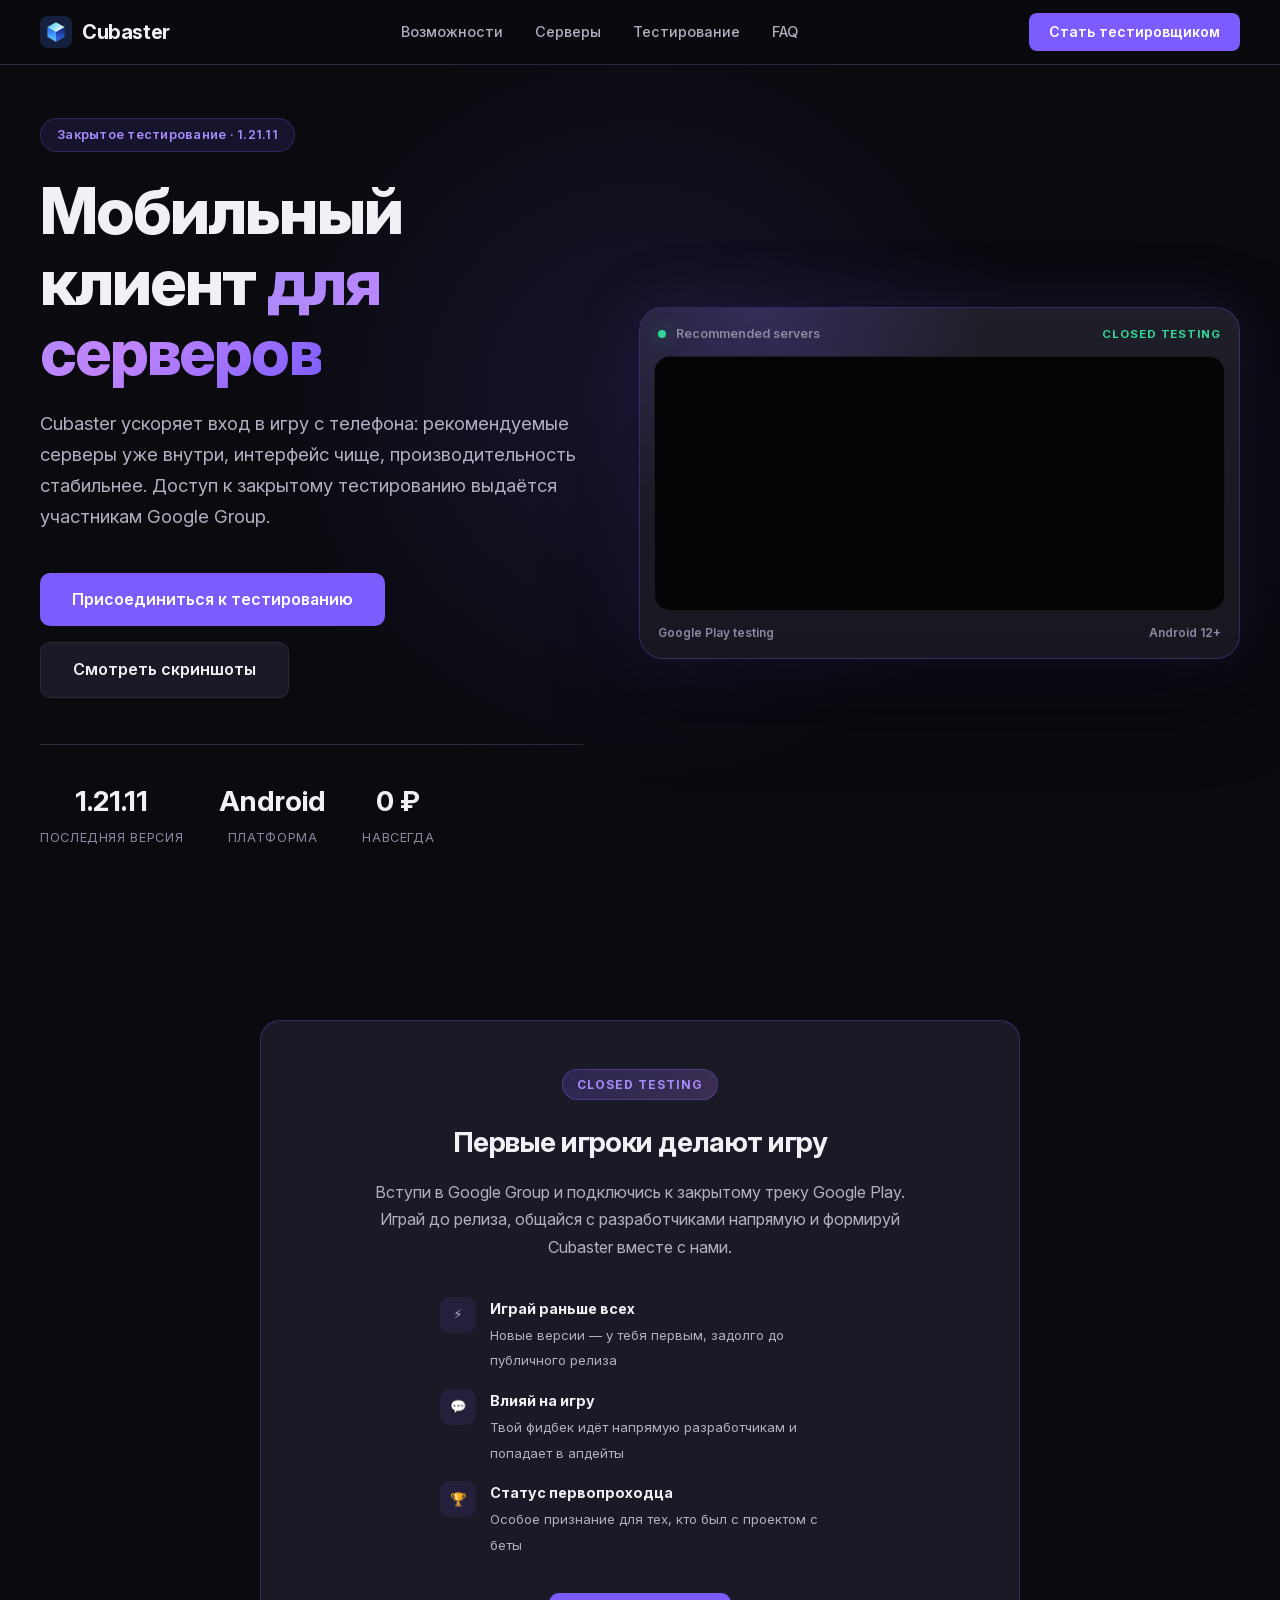
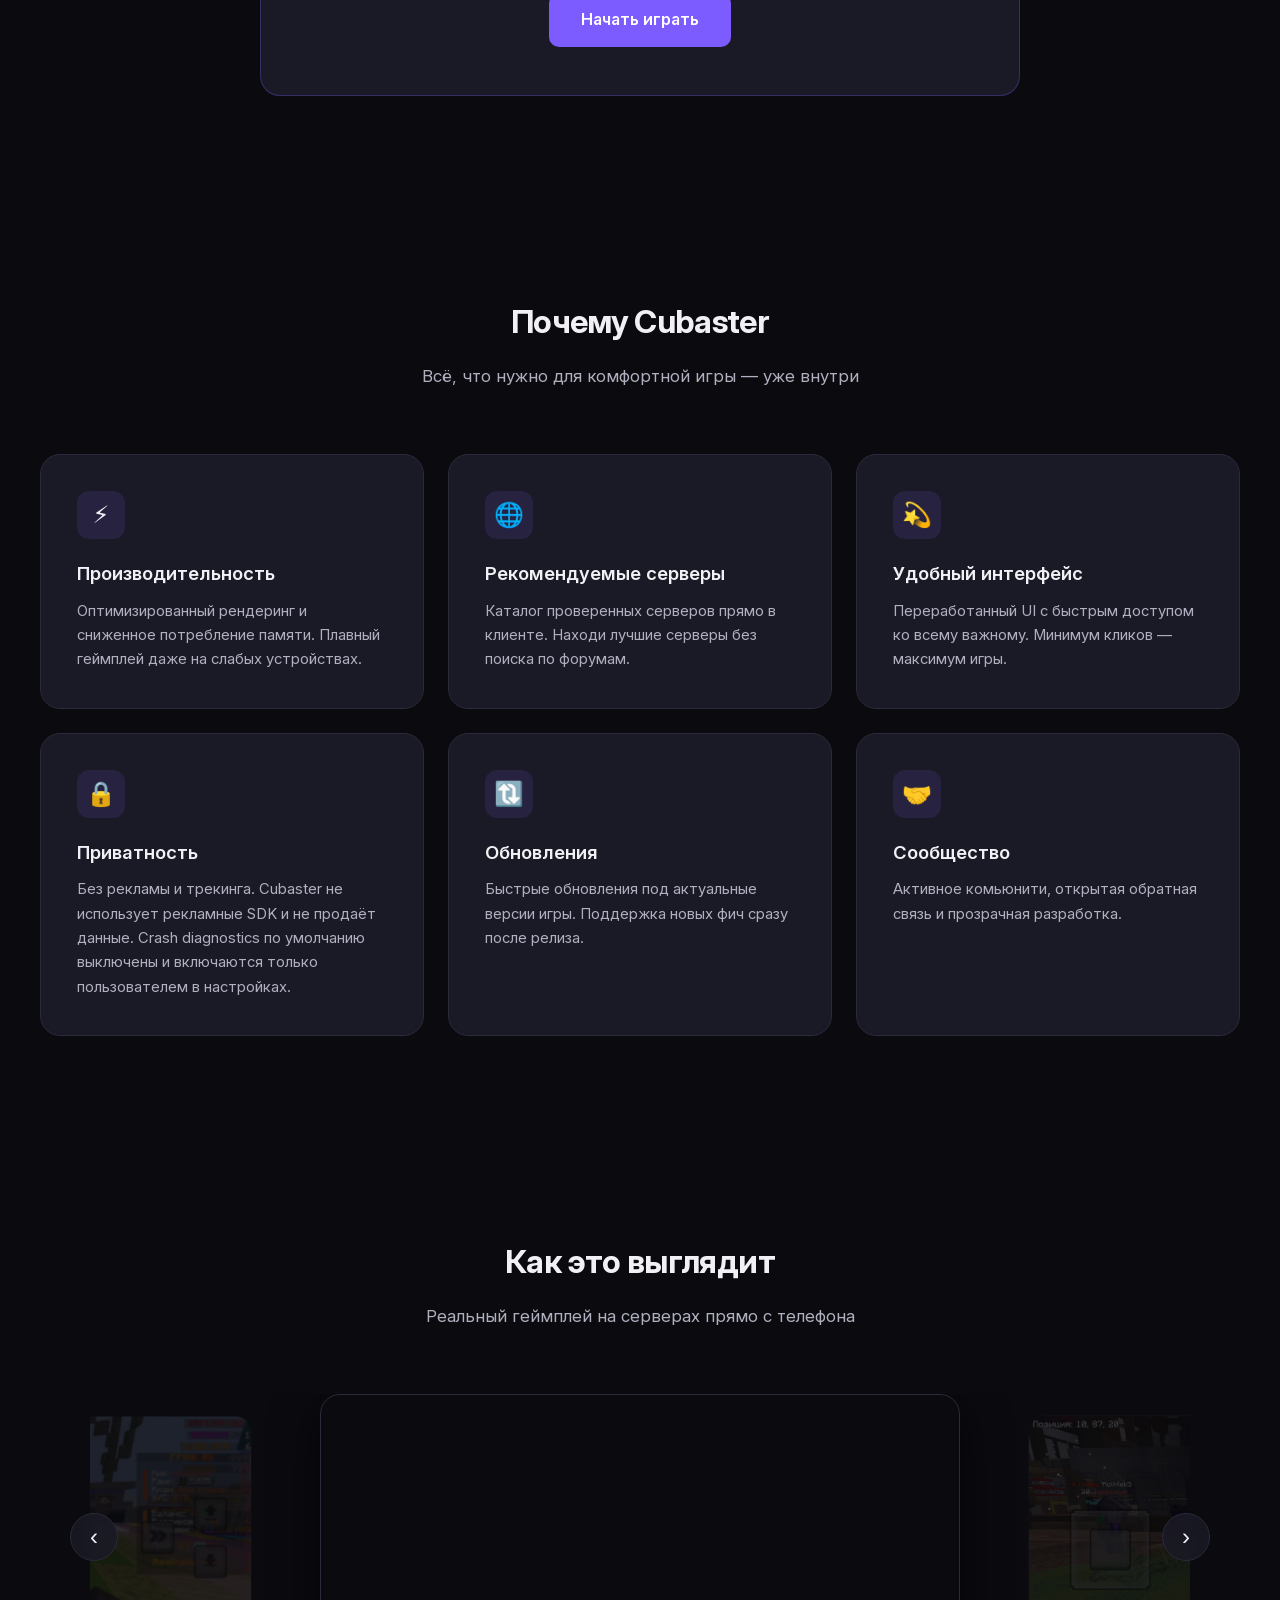
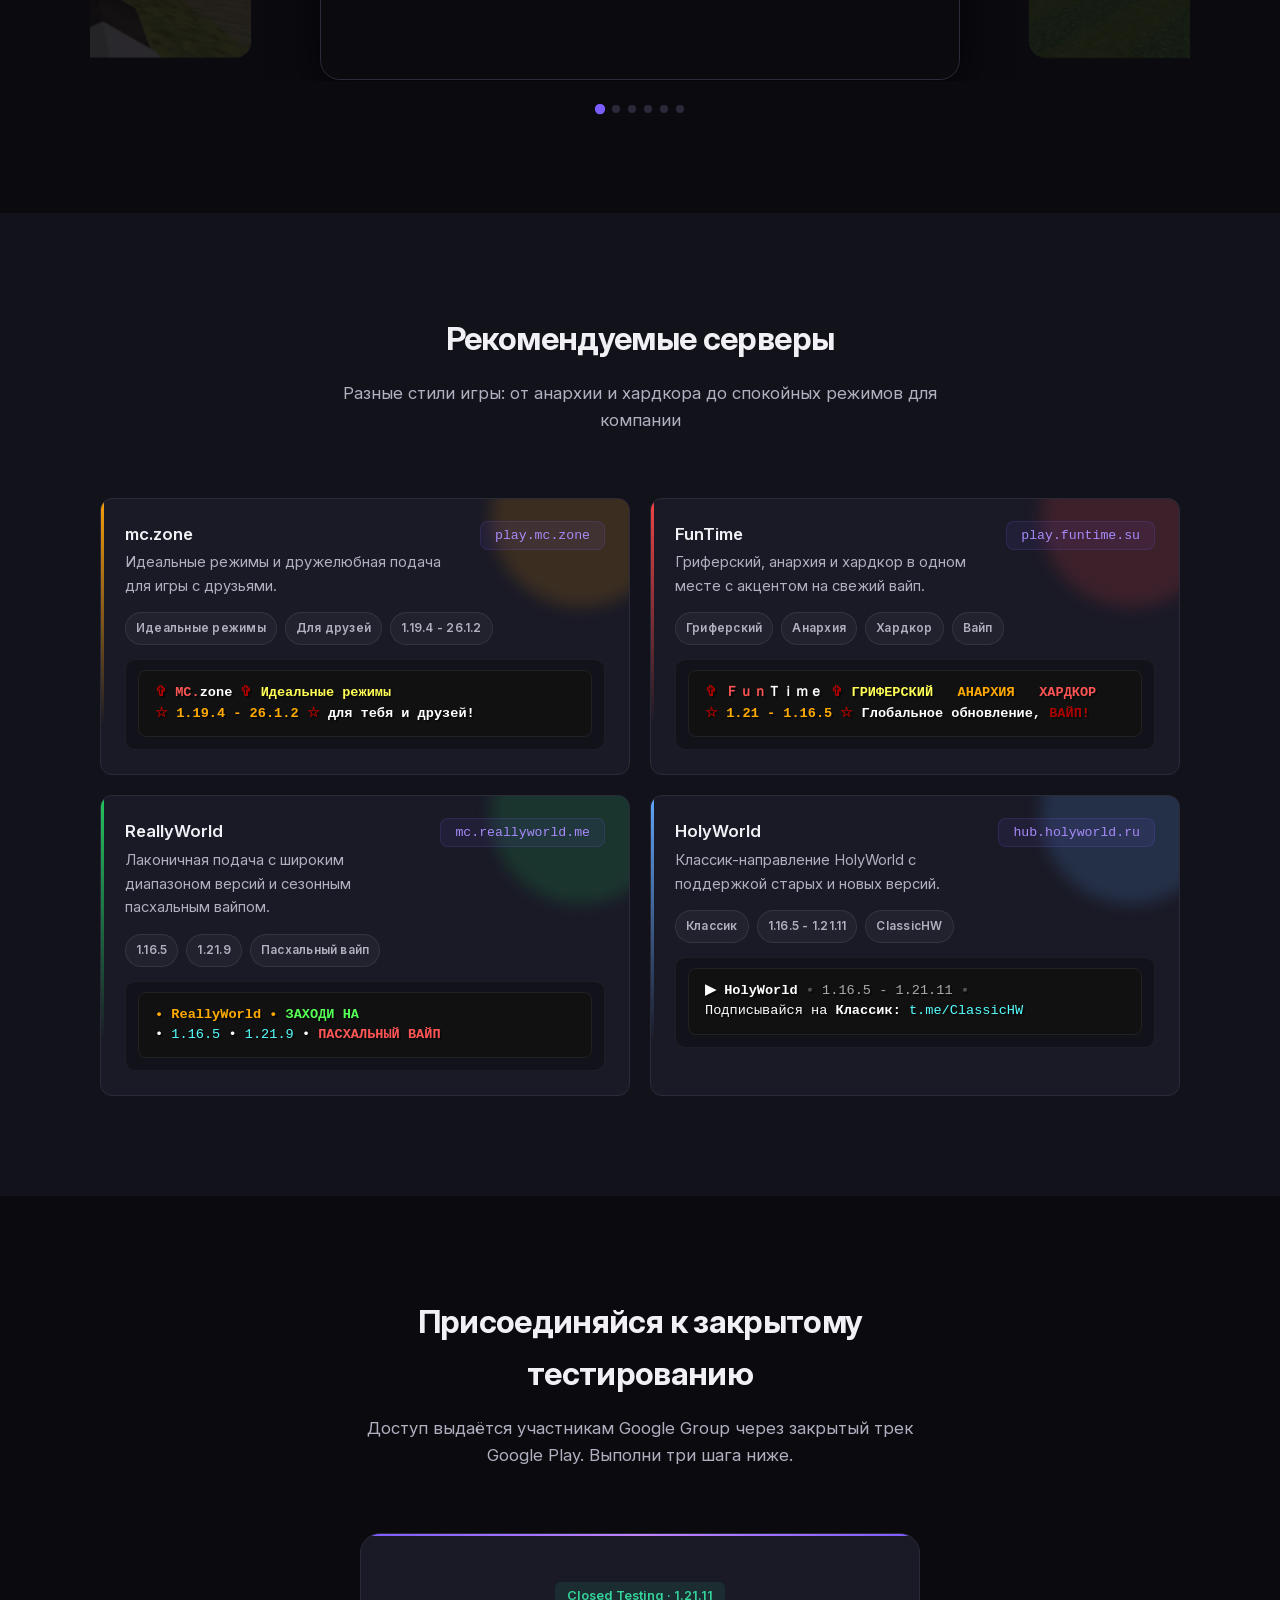
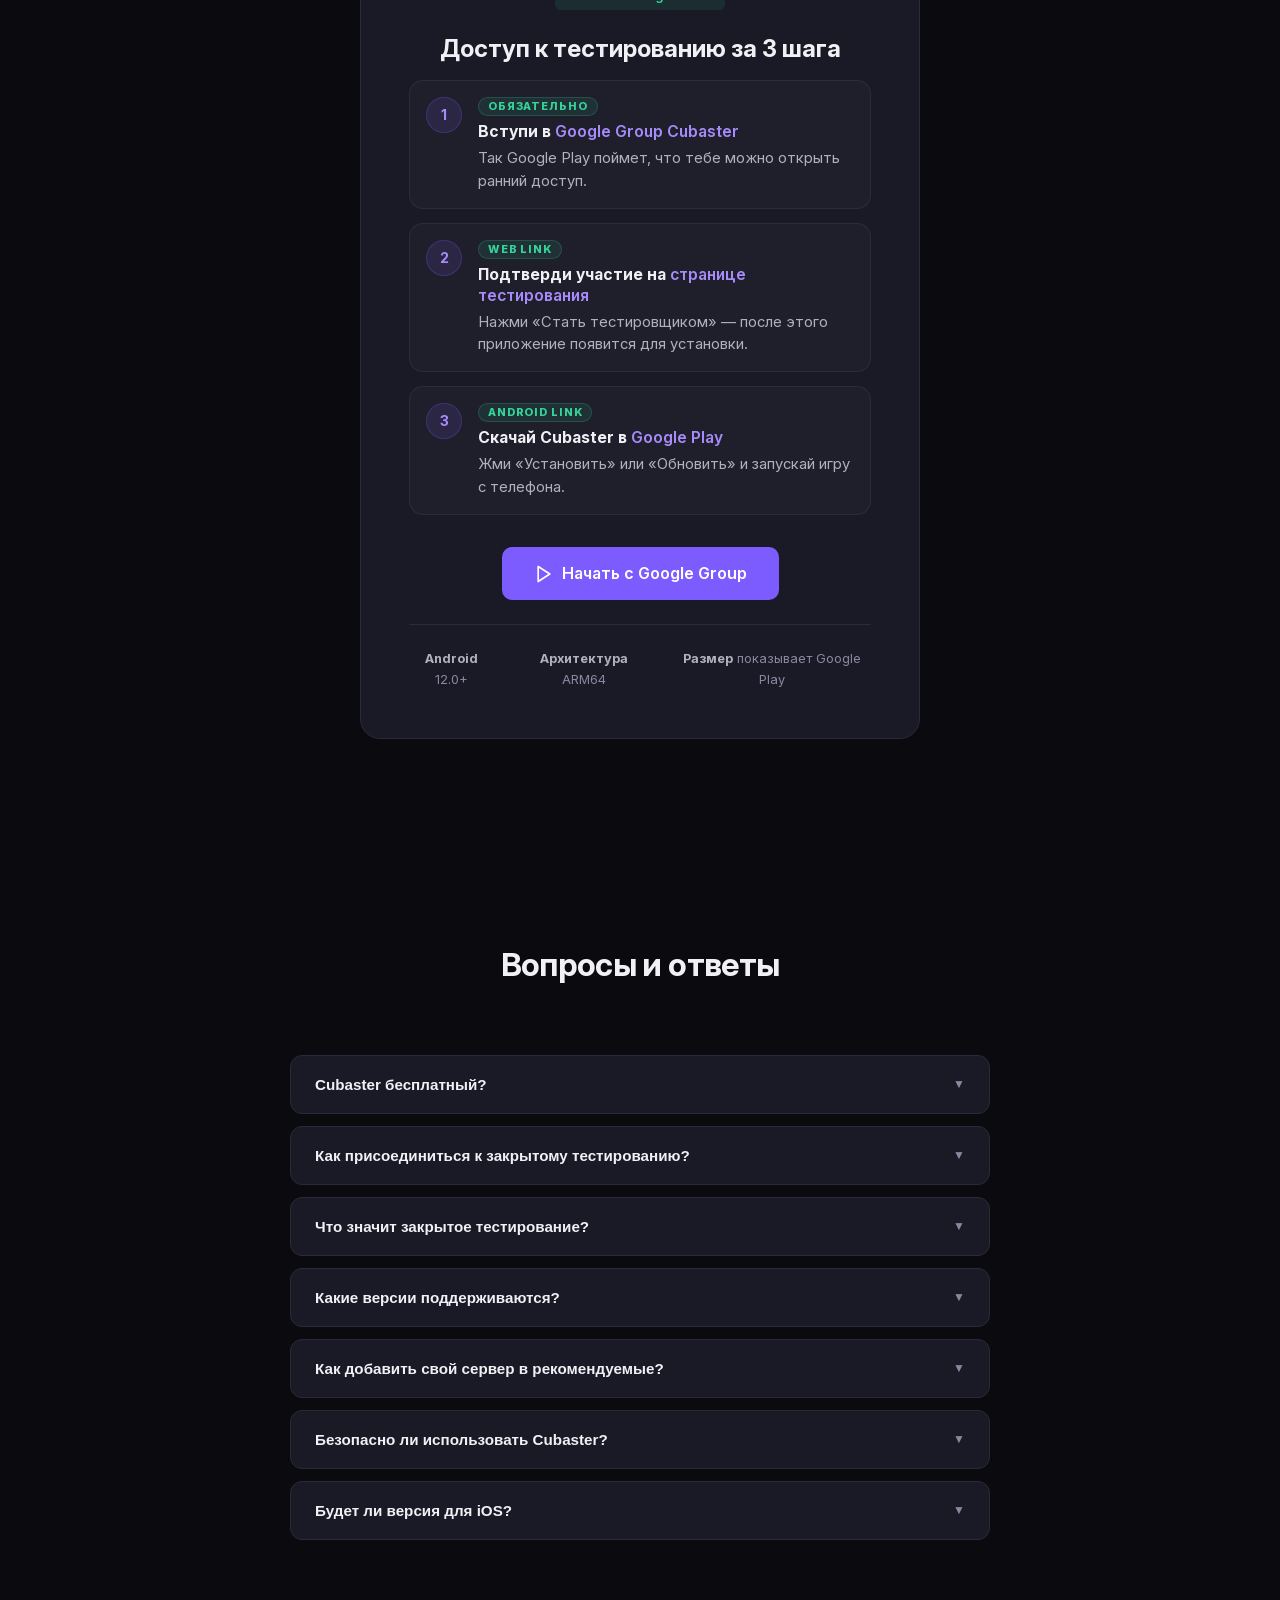
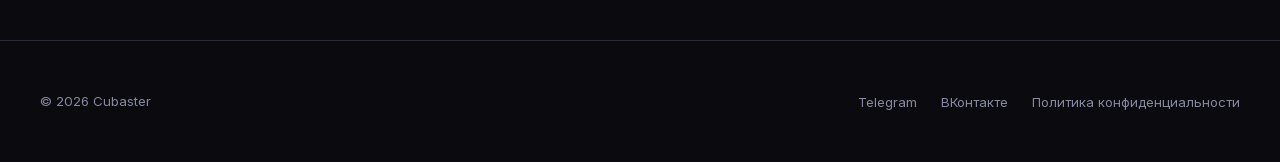
==== index.html @ 1f9782c9 "Deploy current testing and privacy updates" ====
<!DOCTYPE html>
<html lang="ru">
<head>
    <meta charset="UTF-8">
    <meta name="viewport" content="width=device-width, initial-scale=1.0">
    <title>Cubaster — мобильный клиент для блочных серверов</title>
    <meta name="description" content="Cubaster — быстрый, удобный и бесплатный мобильный клиент с рекомендуемыми серверами, улучшенным интерфейсом и оптимизацией производительности.">
    <meta name="theme-color" content="#7c5cff">
    <meta property="og:title" content="Cubaster — мобильный клиент для блочных серверов">
    <meta property="og:description" content="Быстрый, удобный и бесплатный мобильный клиент.">
    <meta property="og:type" content="website">
    <meta property="og:url" content="https://cubaster.com">
    <meta property="og:image" content="https://cubaster.com/img/icon.png">
    <meta name="twitter:card" content="summary">
    <meta name="twitter:title" content="Cubaster — мобильный клиент для блочных серверов">
    <meta name="twitter:description" content="Быстрый, удобный и бесплатный мобильный клиент.">
    <meta name="twitter:image" content="https://cubaster.com/img/icon.png">
    <link rel="canonical" href="https://cubaster.com/">
    <link rel="icon" type="image/png" sizes="192x192" href="img/favicon.png">
    <link rel="apple-touch-icon" href="img/favicon.png">
    <link rel="preload" href="fonts/InterVariable.woff2" as="font" type="font/woff2" crossorigin>
    <link rel="stylesheet" href="css/style.css">
    <script src="js/main.js" defer></script>
</head>
<body>

<!-- NAV -->
<nav class="nav">
    <div class="nav-inner">
        <a href="/" class="nav-logo"><img src="img/icon.png" alt="" class="nav-icon" width="32" height="32">Cubaster</a>
        <ul class="nav-links" id="navLinks">
            <li><a href="#features">Возможности</a></li>
            <li><a href="#servers">Серверы</a></li>
            <li><a href="#download">Тестирование</a></li>
            <li><a href="#faq">FAQ</a></li>
        </ul>
        <a href="#download" class="nav-cta">Стать тестировщиком</a>
        <button class="mobile-menu-btn" id="menuBtn" aria-label="Меню" aria-expanded="false" aria-controls="navLinks">&#9776;</button>
    </div>
</nav>

<!-- HERO -->
<section class="hero">
    <div class="hero-inner">
        <div class="hero-content">
            <div class="hero-badge">Закрытое тестирование &middot; 1.21.11</div>
            <h1>Мобильный клиент <span class="gradient">для серверов</span></h1>
            <p>Cubaster ускоряет вход в игру с телефона: рекомендуемые серверы уже внутри, интерфейс чище, производительность стабильнее. Доступ к закрытому тестированию выдаётся участникам Google Group.</p>
            <div class="hero-buttons">
                <a href="#download" class="btn-primary">
                    Присоединиться к тестированию
                </a>
                <a href="#screenshots" class="btn-secondary">Смотреть скриншоты</a>
            </div>
            <div class="hero-stats">
                <div class="hero-stat">
                    <div class="hero-stat-value">1.21.11</div>
                    <div class="hero-stat-label">Последняя версия</div>
                </div>
                <div class="hero-stat">
                    <div class="hero-stat-value">Android</div>
                    <div class="hero-stat-label">Платформа</div>
                </div>
                <div class="hero-stat">
                    <div class="hero-stat-value">0 &#8381;</div>
                    <div class="hero-stat-label">Навсегда</div>
                </div>
            </div>
        </div>
        <div class="hero-visual" aria-label="Скриншот Cubaster">
            <div class="hero-preview-card">
                <div class="hero-preview-top">
                    <span class="hero-preview-dot"></span>
                    <span>Recommended servers</span>
                    <strong>Closed Testing</strong>
                </div>
                <picture class="hero-preview-picture">
                    <source
                        srcset="img/Screenshot_5-720.avif 720w, img/Screenshot_5.avif 1212w"
                        sizes="(max-width: 768px) 90vw, 520px"
                        type="image/avif">
                    <source
                        srcset="img/Screenshot_5-720.webp 720w, img/Screenshot_5.webp 1212w"
                        sizes="(max-width: 768px) 90vw, 520px"
                        type="image/webp">
                    <img src="img/Screenshot_5.png" alt="Главный экран Cubaster с рекомендуемыми серверами" width="1212" height="540" decoding="async" fetchpriority="high">
                </picture>
                <div class="hero-preview-footer">
                    <span>Google Play testing</span>
                    <span>Android 12+</span>
                </div>
            </div>
        </div>
    </div>
</section>

<!-- EARLY ACCESS -->
<section class="section early-access-section">
    <div class="early-access-card">
        <div class="ea-glow"></div>
        <div class="ea-content">
            <div class="ea-label">Closed Testing</div>
            <h2>Первые игроки делают игру</h2>
            <p>Вступи в Google Group и подключись к закрытому треку Google Play. Играй до релиза, общайся с разработчиками напрямую и формируй Cubaster вместе с нами.</p>
            <div class="ea-perks">
                <div class="ea-perk">
                    <span class="ea-perk-icon">&#9889;</span>
                    <div>
                        <strong>Играй раньше всех</strong>
                        <span>Новые версии — у тебя первым, задолго до публичного релиза</span>
                    </div>
                </div>
                <div class="ea-perk">
                    <span class="ea-perk-icon">&#128172;</span>
                    <div>
                        <strong>Влияй на игру</strong>
                        <span>Твой фидбек идёт напрямую разработчикам и попадает в апдейты</span>
                    </div>
                </div>
                <div class="ea-perk">
                    <span class="ea-perk-icon">&#127942;</span>
                    <div>
                        <strong>Статус первопроходца</strong>
                        <span>Особое признание для тех, кто был с проектом с беты</span>
                    </div>
                </div>
            </div>
            <a href="#download" class="btn-primary">Начать играть</a>
        </div>
    </div>
</section>

<!-- FEATURES -->
<section class="section" id="features">
    <div class="section-header">
        <h2>Почему Cubaster</h2>
        <p>Всё, что нужно для комфортной игры — уже внутри</p>
    </div>
    <div class="features-grid">
        <div class="feature-card">
            <div class="feature-icon">&#9889;</div>
            <h3>Производительность</h3>
            <p>Оптимизированный рендеринг и сниженное потребление памяти. Плавный геймплей даже на слабых устройствах.</p>
        </div>
        <div class="feature-card">
            <div class="feature-icon">&#127760;</div>
            <h3>Рекомендуемые серверы</h3>
            <p>Каталог проверенных серверов прямо в клиенте. Находи лучшие серверы без поиска по форумам.</p>
        </div>
        <div class="feature-card">
            <div class="feature-icon">&#128171;</div>
            <h3>Удобный интерфейс</h3>
            <p>Переработанный UI с быстрым доступом ко всему важному. Минимум кликов — максимум игры.</p>
        </div>
        <div class="feature-card">
            <div class="feature-icon">&#128274;</div>
            <h3>Приватность</h3>
            <p>Без рекламы и трекинга. Cubaster не использует рекламные SDK и не продаёт данные. Crash diagnostics по умолчанию выключены и включаются только пользователем в настройках.</p>
        </div>
        <div class="feature-card">
            <div class="feature-icon">&#128259;</div>
            <h3>Обновления</h3>
            <p>Быстрые обновления под актуальные версии игры. Поддержка новых фич сразу после релиза.</p>
        </div>
        <div class="feature-card">
            <div class="feature-icon">&#129309;</div>
            <h3>Сообщество</h3>
            <p>Активное комьюнити, открытая обратная связь и прозрачная разработка.</p>
        </div>
    </div>
</section>

<!-- SCREENSHOTS -->
<section class="section" id="screenshots">
    <div class="section-header">
        <h2>Как это выглядит</h2>
        <p>Реальный геймплей на серверах прямо с телефона</p>
    </div>
    <div class="carousel-wrap" role="region" aria-label="Скриншоты Cubaster" aria-roledescription="карусель">
        <button class="carousel-arrow carousel-prev" id="carouselPrev" type="button" aria-label="Предыдущий скриншот">&#8249;</button>
        <div class="carousel-viewport" id="carouselViewport">
            <div class="carousel-track" id="carouselTrack" aria-live="polite">
                <div class="carousel-slide">
                    <picture class="screenshot-picture">
                        <source
                            srcset="img/Screenshot_5-720.avif 720w, img/Screenshot_5.avif 1212w"
                            sizes="(max-width: 768px) 75vw, 60vw"
                            type="image/avif">
                        <source
                            srcset="img/Screenshot_5-720.webp 720w, img/Screenshot_5.webp 1212w"
                            sizes="(max-width: 768px) 75vw, 60vw"
                            type="image/webp">
                        <img src="img/Screenshot_5.png" alt="Главное меню Cubaster" class="screenshot" width="1212" height="540" loading="lazy" decoding="async">
                    </picture>
                </div>
                <div class="carousel-slide">
                    <picture class="screenshot-picture">
                        <source
                            srcset="img/Screenshot_1-720.avif 720w, img/Screenshot_1.avif 1212w"
                            sizes="(max-width: 768px) 75vw, 60vw"
                            type="image/avif">
                        <source
                            srcset="img/Screenshot_1-720.webp 720w, img/Screenshot_1.webp 1212w"
                            sizes="(max-width: 768px) 75vw, 60vw"
                            type="image/webp">
                        <img src="img/Screenshot_1.png" alt="Геймплей на сервере" class="screenshot" width="1212" height="540" loading="lazy" decoding="async">
                    </picture>
                </div>
                <div class="carousel-slide">
                    <picture class="screenshot-picture">
                        <source
                            srcset="img/Screenshot_3-720.avif 720w, img/Screenshot_3.avif 1212w"
                            sizes="(max-width: 768px) 75vw, 60vw"
                            type="image/avif">
                        <source
                            srcset="img/Screenshot_3-720.webp 720w, img/Screenshot_3.webp 1212w"
                            sizes="(max-width: 768px) 75vw, 60vw"
                            type="image/webp">
                        <img src="img/Screenshot_3.png" alt="Мини-игры" class="screenshot" width="1212" height="540" loading="lazy" decoding="async">
                    </picture>
                </div>
                <div class="carousel-slide">
                    <picture class="screenshot-picture">
                        <source
                            srcset="img/Screenshot_6-720.avif 720w, img/Screenshot_6.avif 1212w"
                            sizes="(max-width: 768px) 75vw, 60vw"
                            type="image/avif">
                        <source
                            srcset="img/Screenshot_6-720.webp 720w, img/Screenshot_6.webp 1212w"
                            sizes="(max-width: 768px) 75vw, 60vw"
                            type="image/webp">
                        <img src="img/Screenshot_6.png" alt="PvP на сервере" class="screenshot" width="1212" height="540" loading="lazy" decoding="async">
                    </picture>
                </div>
                <div class="carousel-slide">
                    <picture class="screenshot-picture">
                        <source
                            srcset="img/Screenshot_2-720.avif 720w, img/Screenshot_2.avif 1212w"
                            sizes="(max-width: 768px) 75vw, 60vw"
                            type="image/avif">
                        <source
                            srcset="img/Screenshot_2-720.webp 720w, img/Screenshot_2.webp 1212w"
                            sizes="(max-width: 768px) 75vw, 60vw"
                            type="image/webp">
                        <img src="img/Screenshot_2.png" alt="Список игроков" class="screenshot" width="1212" height="540" loading="lazy" decoding="async">
                    </picture>
                </div>
                <div class="carousel-slide">
                    <picture class="screenshot-picture">
                        <source
                            srcset="img/Screenshot_4-720.avif 720w, img/Screenshot_4.avif 1212w"
                            sizes="(max-width: 768px) 75vw, 60vw"
                            type="image/avif">
                        <source
                            srcset="img/Screenshot_4-720.webp 720w, img/Screenshot_4.webp 1212w"
                            sizes="(max-width: 768px) 75vw, 60vw"
                            type="image/webp">
                        <img src="img/Screenshot_4.png" alt="Меню сервера" class="screenshot" width="1212" height="540" loading="lazy" decoding="async">
                    </picture>
                </div>
            </div>
        </div>
        <button class="carousel-arrow carousel-next" id="carouselNext" type="button" aria-label="Следующий скриншот">&#8250;</button>
    </div>
    <div class="carousel-dots" id="carouselDots"></div>
</section>

<!-- SERVERS -->
<section class="section servers-section" id="servers">
    <div class="section-header">
        <h2>Рекомендуемые серверы</h2>
        <p>Разные стили игры: от анархии и хардкора до спокойных режимов для компании</p>
    </div>
    <div class="servers-list">
        <div class="server-card server-card-zone">
            <div class="server-head">
                <div class="server-title-block">
                    <h3>mc.zone</h3>
                    <p class="server-copy">Идеальные режимы и дружелюбная подача для игры с друзьями.</p>
                </div>
                <button type="button" class="server-address" data-copy="play.mc.zone" aria-label="Скопировать IP play.mc.zone">
                    <span class="server-address-text">play.mc.zone</span>
                    <span class="server-address-hint">нажми, чтобы скопировать</span>
                </button>
            </div>
            <div class="server-tags" aria-label="Особенности сервера">
                <span class="server-tag">Идеальные режимы</span>
                <span class="server-tag">Для друзей</span>
                <span class="server-tag">1.19.4 - 26.1.2</span>
            </div>
            <div class="server-motd-shell">
                <div class="server-motd" data-motd="§4§l✞ §c§lMC.§f§lzone §4§l✞ §e§lИдеальные режимы&#10;§4§l☆ §6§l1.19.4 - 26.1.2 §4§l☆ §f§lдля тебя и друзей!"></div>
            </div>
        </div>
        <div class="server-card server-card-funtime">
            <div class="server-head">
                <div class="server-title-block">
                    <h3>FunTime</h3>
                    <p class="server-copy">Гриферский, анархия и хардкор в одном месте с акцентом на свежий вайп.</p>
                </div>
                <button type="button" class="server-address" data-copy="play.funtime.su" aria-label="Скопировать IP play.funtime.su">
                    <span class="server-address-text">play.funtime.su</span>
                    <span class="server-address-hint">нажми, чтобы скопировать</span>
                </button>
            </div>
            <div class="server-tags" aria-label="Особенности сервера">
                <span class="server-tag">Гриферский</span>
                <span class="server-tag">Анархия</span>
                <span class="server-tag">Хардкор</span>
                <span class="server-tag">Вайп</span>
            </div>
            <div class="server-motd-shell">
                <div class="server-motd" data-motd="§4§l✞ §c§lＦｕｎ§f§lＴｉｍｅ §4§l✞ §e§lГРИФЕРСКИЙ   §6§lАНАРХИЯ   §c§lХАРДКОР&#10;§4§l☆ §6§l1.21 - 1.16.5 §4§l☆ §f§lГлобальное обновление, §4§lВАЙП!"></div>
            </div>
        </div>
        <div class="server-card server-card-reallyworld">
            <div class="server-head">
                <div class="server-title-block">
                    <h3>ReallyWorld</h3>
                    <p class="server-copy">Лаконичная подача с широким диапазоном версий и сезонным пасхальным вайпом.</p>
                </div>
                <button type="button" class="server-address" data-copy="mc.reallyworld.me" aria-label="Скопировать IP mc.reallyworld.me">
                    <span class="server-address-text">mc.reallyworld.me</span>
                    <span class="server-address-hint">нажми, чтобы скопировать</span>
                </button>
            </div>
            <div class="server-tags" aria-label="Особенности сервера">
                <span class="server-tag">1.16.5</span>
                <span class="server-tag">1.21.9</span>
                <span class="server-tag">Пасхальный вайп</span>
            </div>
            <div class="server-motd-shell">
                <div class="server-motd" data-motd="§6§l• ReallyWorld • §a§lЗАХОДИ НА&#10;§f• §b1.16.5 §f• §b1.21.9 §f• §c§lПАСХАЛЬНЫЙ ВАЙП"></div>
            </div>
        </div>
        <div class="server-card server-card-holyworld">
            <div class="server-head">
                <div class="server-title-block">
                    <h3>HolyWorld</h3>
                    <p class="server-copy">Классик-направление HolyWorld с поддержкой старых и новых версий.</p>
                </div>
                <button type="button" class="server-address" data-copy="hub.holyworld.ru" aria-label="Скопировать IP hub.holyworld.ru">
                    <span class="server-address-text">hub.holyworld.ru</span>
                    <span class="server-address-hint">нажми, чтобы скопировать</span>
                </button>
            </div>
            <div class="server-tags" aria-label="Особенности сервера">
                <span class="server-tag">Классик</span>
                <span class="server-tag">1.16.5 - 1.21.11</span>
                <span class="server-tag">ClassicHW</span>
            </div>
            <div class="server-motd-shell">
                <div class="server-motd" data-motd="§f§l▶ HolyWorld §8▪ §71.16.5 - 1.21.11 §8▪&#10;§fПодписывайся на §f§lКлассик: §bt.me/ClassicHW"></div>
            </div>
        </div>
    </div>
</section>

<!-- DOWNLOAD -->
<section class="section download-section" id="download">
    <div class="section-header">
        <h2>Присоединяйся к закрытому тестированию</h2>
        <p>Доступ выдаётся участникам Google Group через закрытый трек Google Play. Выполни три шага ниже.</p>
    </div>
    <div class="download-card">
        <div class="download-version">Closed Testing &middot; 1.21.11</div>
        <h3>Доступ к тестированию за 3 шага</h3>
        <div class="download-steps">
            <div class="download-step">
                <div class="step-number">1</div>
                <div class="step-text">
                    <span class="step-label">Обязательно</span>
                    <strong>Вступи в <a href="https://groups.google.com/g/cubaster" target="_blank" rel="noopener">Google Group Cubaster</a></strong>
                    <span>Так Google Play поймет, что тебе можно открыть ранний доступ.</span>
                </div>
            </div>
            <div class="download-step">
                <div class="step-number">2</div>
                <div class="step-text">
                    <span class="step-label">Web link</span>
                    <strong>Подтверди участие на <a href="https://play.google.com/apps/testing/com.cubaster" target="_blank" rel="noopener">странице тестирования</a></strong>
                    <span>Нажми «Стать тестировщиком» — после этого приложение появится для установки.</span>
                </div>
            </div>
            <div class="download-step">
                <div class="step-number">3</div>
                <div class="step-text">
                    <span class="step-label">Android link</span>
                    <strong>Скачай Cubaster в <a href="https://play.google.com/store/apps/details?id=com.cubaster" target="_blank" rel="noopener">Google Play</a></strong>
                    <span>Жми «Установить» или «Обновить» и запускай игру с телефона.</span>
                </div>
            </div>
        </div>
        <a href="https://groups.google.com/g/cubaster" class="btn-primary" target="_blank" rel="noopener">
            <svg width="20" height="20" viewBox="0 0 24 24" fill="none" stroke="currentColor" stroke-width="2" stroke-linecap="round" stroke-linejoin="round"><polygon points="5 3 19 12 5 21 5 3"/></svg>
            Начать с Google Group
        </a>
        <div class="download-requirements">
            <div class="download-req"><strong>Android</strong> 12.0+</div>
            <div class="download-req"><strong>Архитектура</strong> ARM64</div>
            <div class="download-req"><strong>Размер</strong> показывает Google Play</div>
        </div>
    </div>
</section>

<!-- FAQ -->
<section class="section" id="faq">
    <div class="section-header">
        <h2>Вопросы и ответы</h2>
    </div>
    <div class="faq-list">
        <div class="faq-item">
            <button class="faq-question" type="button" aria-expanded="false">
                Cubaster бесплатный?
                <span class="faq-chevron" aria-hidden="true">&#9660;</span>
            </button>
            <div class="faq-answer">
                <div class="faq-answer-inner">Да, полностью бесплатный. Без подписок, без встроенных покупок, без рекламы в игре.</div>
            </div>
        </div>
        <div class="faq-item">
            <button class="faq-question" type="button" aria-expanded="false">
                Как присоединиться к закрытому тестированию?
                <span class="faq-chevron" aria-hidden="true">&#9660;</span>
            </button>
            <div class="faq-answer">
                <div class="faq-answer-inner">Порядок важен: сначала вступи в <a href="https://groups.google.com/g/cubaster" target="_blank" rel="noopener">Google Group Cubaster</a>, затем подтверди участие на <a href="https://play.google.com/apps/testing/com.cubaster" target="_blank" rel="noopener">странице тестирования</a>, после этого скачай Cubaster в <a href="https://play.google.com/store/apps/details?id=com.cubaster" target="_blank" rel="noopener">Google Play</a>. Весь процесс занимает пару минут.</div>
            </div>
        </div>
        <div class="faq-item">
            <button class="faq-question" type="button" aria-expanded="false">
                Что значит закрытое тестирование?
                <span class="faq-chevron" aria-hidden="true">&#9660;</span>
            </button>
            <div class="faq-answer">
                <div class="faq-answer-inner">Текущая версия распространяется только среди участников закрытого трека Google Play. Клиент уже доступен для игры, но мы продолжаем добавлять функции и исправлять ошибки по отзывам тестировщиков.</div>
            </div>
        </div>
        <div class="faq-item">
            <button class="faq-question" type="button" aria-expanded="false">
                Какие версии поддерживаются?
                <span class="faq-chevron" aria-hidden="true">&#9660;</span>
            </button>
            <div class="faq-answer">
                <div class="faq-answer-inner">Текущая версия клиента поддерживает серверы 1.21.x. Мы обновляемся вместе с каждым новым релизом.</div>
            </div>
        </div>
        <div class="faq-item">
            <button class="faq-question" type="button" aria-expanded="false">
                Как добавить свой сервер в рекомендуемые?
                <span class="faq-chevron" aria-hidden="true">&#9660;</span>
            </button>
            <div class="faq-answer">
                <div class="faq-answer-inner">Напишите нам в Telegram или ВКонтакте. Мы рассматриваем заявки от серверов с активным онлайном и стабильным хостингом.</div>
            </div>
        </div>
        <div class="faq-item">
            <button class="faq-question" type="button" aria-expanded="false">
                Безопасно ли использовать Cubaster?
                <span class="faq-chevron" aria-hidden="true">&#9660;</span>
            </button>
            <div class="faq-answer">
                <div class="faq-answer-inner">Cubaster не содержит рекламных SDK, не запрашивает лишних разрешений и не собирает полный logcat, миры, чат, скриншоты или рекламные идентификаторы. Опциональные crash diagnostics по умолчанию выключены; пользователь может включить или снова выключить их в приложении.</div>
            </div>
        </div>
        <div class="faq-item">
            <button class="faq-question" type="button" aria-expanded="false">
                Будет ли версия для iOS?
                <span class="faq-chevron" aria-hidden="true">&#9660;</span>
            </button>
            <div class="faq-answer">
                <div class="faq-answer-inner">iOS в планах, но сначала мы хотим довести Android-версию до идеала. Следите за обновлениями — мы сообщим, когда начнётся работа над iOS.</div>
            </div>
        </div>
    </div>
</section>

<!-- FOOTER -->
<footer class="footer">
    <div class="footer-inner">
        <div class="footer-copy">&copy; 2026 Cubaster</div>
        <ul class="footer-links">
            <li><a href="https://t.me/cubaster" target="_blank" rel="noopener">Telegram</a></li>
            <li><a href="https://vk.com/cubaster" target="_blank" rel="noopener">ВКонтакте</a></li>
            <li><a href="/privacy">Политика конфиденциальности</a></li>
        </ul>
    </div>
</footer>

</body>
</html>
---- css/style.css ----
@font-face {
    font-family: 'Inter';
    src: url('../fonts/InterVariable.woff2') format('woff2');
    font-weight: 100 900;
    font-style: normal;
    font-display: swap;
}

:root {
    --bg-primary: #0a0a0f;
    --bg-secondary: #12121a;
    --bg-card: #1a1a26;
    --bg-card-hover: #22222f;
    --accent: #7c5cff;
    --accent-glow: rgba(124, 92, 255, 0.3);
    --accent-light: #a78bfa;
    --text-primary: #f0f0f5;
    --text-secondary: #b0b0c0;
    --text-muted: #8888a0;
    --border: #2a2a3a;
    --success: #34d399;
    --radius: 12px;
    --radius-lg: 20px;
}

* {
    margin: 0;
    padding: 0;
    box-sizing: border-box;
}

html {
    scroll-behavior: smooth;
    overflow-x: hidden;
}

body {
    font-family: 'Inter', system-ui, -apple-system, 'Segoe UI', Roboto, sans-serif;
    background: var(--bg-primary);
    color: var(--text-primary);
    line-height: 1.6;
    overflow-x: hidden;
    -webkit-font-smoothing: antialiased;
    -moz-osx-font-smoothing: grayscale;
}

:focus-visible {
    outline: 2px solid var(--accent-light);
    outline-offset: 2px;
    border-radius: 4px;
}

@media (prefers-reduced-motion: reduce) {
    *,
    *::before,
    *::after {
        animation-duration: 0.01ms !important;
        animation-iteration-count: 1 !important;
        transition-duration: 0.01ms !important;
        scroll-behavior: auto !important;
    }
}

a {
    color: var(--accent-light);
    text-decoration: none;
    transition: color 0.2s;
}

a:hover {
    color: var(--accent);
}

/* --- NAV --- */
.nav {
    position: fixed;
    top: 0;
    left: 0;
    right: 0;
    z-index: 100;
    padding: 0 24px;
    background: rgba(10, 10, 15, 0.85);
    backdrop-filter: blur(20px);
    border-bottom: 1px solid var(--border);
}

.nav-inner {
    max-width: 1200px;
    margin: 0 auto;
    display: flex;
    align-items: center;
    justify-content: space-between;
    height: 64px;
}

.nav-logo {
    font-size: 1.25rem;
    font-weight: 700;
    color: var(--text-primary);
    letter-spacing: -0.02em;
    display: flex;
    align-items: center;
    gap: 10px;
}

.nav-icon {
    width: 32px;
    height: 32px;
    border-radius: 8px;
}

.nav-logo span {
    color: var(--accent);
}

.nav-links {
    display: flex;
    gap: 32px;
    list-style: none;
}

.nav-links a {
    color: var(--text-secondary);
    font-size: 0.9rem;
    font-weight: 500;
    transition: color 0.2s;
}

.nav-links a:hover {
    color: var(--text-primary);
}

.nav-cta {
    padding: 8px 20px;
    background: var(--accent);
    color: #fff !important;
    border-radius: 8px;
    font-weight: 600;
    font-size: 0.875rem;
    transition: background 0.2s, transform 0.2s;
}

.nav-cta:hover {
    background: #6a4ae0;
    transform: translateY(-1px);
}

/* --- HERO --- */
.hero {
    padding: 118px 24px 72px;
    position: relative;
    overflow: hidden;
}

.hero::before {
    content: '';
    position: absolute;
    top: 0;
    left: 50%;
    transform: translateX(-50%);
    width: 800px;
    height: 800px;
    background: radial-gradient(circle, var(--accent-glow) 0%, transparent 70%);
    pointer-events: none;
    opacity: 0.4;
}

.hero-content {
    position: relative;
    max-width: 610px;
}

.hero-inner {
    position: relative;
    max-width: 1200px;
    margin: 0 auto;
    display: grid;
    grid-template-columns: minmax(0, 0.95fr) minmax(360px, 1.05fr);
    align-items: center;
    gap: 56px;
}

.hero-icon {
    width: 96px;
    height: 96px;
    border-radius: 24px;
    margin-bottom: 28px;
    box-shadow: 0 8px 32px rgba(0, 0, 0, 0.4);
}

.hero-badge {
    display: inline-block;
    padding: 6px 16px;
    background: rgba(124, 92, 255, 0.12);
    border: 1px solid rgba(124, 92, 255, 0.25);
    border-radius: 100px;
    font-size: 0.8rem;
    font-weight: 600;
    color: var(--accent-light);
    margin-bottom: 24px;
    letter-spacing: 0.02em;
}

.hero h1 {
    font-size: clamp(2.5rem, 6vw, 4rem);
    font-weight: 800;
    line-height: 1.1;
    letter-spacing: -0.03em;
    margin-bottom: 20px;
}

.hero h1 .gradient {
    background: linear-gradient(135deg, var(--accent-light), #c084fc, var(--accent));
    -webkit-background-clip: text;
    -webkit-text-fill-color: transparent;
    background-clip: text;
}

.hero p {
    font-size: 1.15rem;
    color: var(--text-secondary);
    max-width: 560px;
    margin: 0 0 40px;
    line-height: 1.7;
}

.hero-buttons {
    display: flex;
    gap: 16px;
    justify-content: flex-start;
    flex-wrap: wrap;
}

.btn-primary {
    display: inline-flex;
    align-items: center;
    gap: 8px;
    padding: 14px 32px;
    background: var(--accent);
    color: #fff;
    border-radius: 10px;
    font-weight: 600;
    font-size: 1rem;
    transition: all 0.2s;
    border: none;
    cursor: pointer;
}

.btn-primary:hover {
    background: #6a4ae0;
    transform: translateY(-2px);
    box-shadow: 0 8px 32px var(--accent-glow);
    color: #fff;
}

.btn-secondary {
    display: inline-flex;
    align-items: center;
    gap: 8px;
    padding: 14px 32px;
    background: var(--bg-card);
    color: var(--text-primary);
    border-radius: 10px;
    font-weight: 600;
    font-size: 1rem;
    border: 1px solid var(--border);
    transition: all 0.2s;
    cursor: pointer;
}

.btn-secondary:hover {
    background: var(--bg-card-hover);
    border-color: var(--accent);
    transform: translateY(-2px);
    color: var(--text-primary);
}

.hero-stats {
    display: flex;
    justify-content: flex-start;
    gap: 36px;
    margin-top: 46px;
    padding-top: 34px;
    border-top: 1px solid var(--border);
}

.hero-stat {
    text-align: center;
}

.hero-stat-value {
    font-size: 1.75rem;
    font-weight: 700;
    color: var(--text-primary);
}

.hero-stat-label {
    font-size: 0.8rem;
    color: var(--text-muted);
    margin-top: 4px;
    text-transform: uppercase;
    letter-spacing: 0.05em;
}

.hero-visual {
    position: relative;
}

.hero-preview-card {
    position: relative;
    padding: 14px;
    border: 1px solid rgba(124, 92, 255, 0.28);
    border-radius: 24px;
    background:
        linear-gradient(180deg, rgba(255, 255, 255, 0.055), rgba(255, 255, 255, 0.018)),
        rgba(20, 20, 31, 0.86);
    box-shadow: 0 34px 90px rgba(0, 0, 0, 0.38), 0 0 70px rgba(124, 92, 255, 0.15);
    overflow: hidden;
}

.hero-preview-card::before {
    content: '';
    position: absolute;
    inset: -1px;
    border-radius: inherit;
    background: radial-gradient(circle at 20% 0%, rgba(124, 92, 255, 0.22), transparent 38%);
    pointer-events: none;
}

.hero-preview-top,
.hero-preview-footer {
    position: relative;
    display: flex;
    align-items: center;
    gap: 10px;
    padding: 2px 4px 12px;
    color: var(--text-muted);
    font-size: 0.78rem;
    font-weight: 600;
}

.hero-preview-top strong {
    margin-left: auto;
    color: var(--success);
    font-size: 0.72rem;
    text-transform: uppercase;
    letter-spacing: 0.08em;
}

.hero-preview-dot {
    width: 8px;
    height: 8px;
    border-radius: 999px;
    background: var(--success);
    box-shadow: 0 0 18px rgba(52, 211, 153, 0.6);
}

.hero-preview-picture {
    position: relative;
    display: block;
}

.hero-preview-picture img {
    display: block;
    width: 100%;
    height: auto;
    border-radius: 16px;
    border: 1px solid rgba(255, 255, 255, 0.08);
    background: #050508;
}

.hero-preview-footer {
    justify-content: space-between;
    padding: 12px 4px 2px;
    font-size: 0.75rem;
}

/* --- EARLY ACCESS --- */
.early-access-section {
    padding: 40px 24px 100px;
}

.early-access-card {
    max-width: 760px;
    margin: 0 auto;
    background: var(--bg-card);
    border: 1px solid rgba(124, 92, 255, 0.3);
    border-radius: var(--radius-lg);
    padding: 48px;
    position: relative;
    overflow: hidden;
}

.ea-glow {
    position: absolute;
    top: -60%;
    left: 50%;
    transform: translateX(-50%);
    width: 500px;
    height: 300px;
    background: radial-gradient(circle, rgba(124, 92, 255, 0.15) 0%, transparent 70%);
    pointer-events: none;
}

.ea-content {
    position: relative;
    text-align: center;
}

.ea-label {
    display: inline-block;
    padding: 5px 14px;
    background: linear-gradient(135deg, rgba(124, 92, 255, 0.2), rgba(192, 132, 252, 0.2));
    border: 1px solid rgba(124, 92, 255, 0.35);
    border-radius: 100px;
    font-size: 0.75rem;
    font-weight: 700;
    color: var(--accent-light);
    text-transform: uppercase;
    letter-spacing: 0.08em;
    margin-bottom: 20px;
}

.ea-content h2 {
    font-size: 1.75rem;
    font-weight: 700;
    margin-bottom: 14px;
    letter-spacing: -0.02em;
}

.ea-content > p {
    color: var(--text-secondary);
    font-size: 1rem;
    max-width: 540px;
    margin: 0 auto 36px;
    line-height: 1.7;
}

.ea-perks {
    display: flex;
    flex-direction: column;
    gap: 16px;
    max-width: 400px;
    margin: 0 auto 36px;
    text-align: left;
}

.ea-perk {
    display: flex;
    align-items: flex-start;
    gap: 14px;
}

.ea-perk-icon {
    font-size: 1.25rem;
    flex-shrink: 0;
    width: 36px;
    height: 36px;
    display: flex;
    align-items: center;
    justify-content: center;
    background: rgba(124, 92, 255, 0.1);
    border-radius: 10px;
}

.ea-perk strong {
    display: block;
    font-size: 0.9rem;
    margin-bottom: 2px;
}

.ea-perk span {
    font-size: 0.825rem;
    color: var(--text-secondary);
}

/* --- SECTIONS --- */
.section {
    padding: 100px 24px;
}

.section-header {
    text-align: center;
    max-width: 600px;
    margin: 0 auto 64px;
}

.section-header h2 {
    font-size: 2rem;
    font-weight: 700;
    margin-bottom: 16px;
    letter-spacing: -0.02em;
}

.section-header p {
    color: var(--text-secondary);
    font-size: 1.05rem;
}

/* --- FEATURES --- */
.features-grid {
    max-width: 1200px;
    margin: 0 auto;
    display: grid;
    grid-template-columns: repeat(auto-fit, minmax(320px, 1fr));
    gap: 24px;
}

.feature-card {
    background: var(--bg-card);
    border: 1px solid var(--border);
    border-radius: var(--radius-lg);
    padding: 36px;
    transition: all 0.3s;
}

.feature-card:hover {
    border-color: var(--accent);
    transform: translateY(-4px);
    box-shadow: 0 12px 40px rgba(0, 0, 0, 0.3);
}

.feature-icon {
    width: 48px;
    height: 48px;
    background: rgba(124, 92, 255, 0.12);
    border-radius: 12px;
    display: flex;
    align-items: center;
    justify-content: center;
    font-size: 1.5rem;
    margin-bottom: 20px;
}

.feature-card h3 {
    font-size: 1.15rem;
    font-weight: 600;
    margin-bottom: 10px;
}

.feature-card p {
    color: var(--text-secondary);
    font-size: 0.925rem;
    line-height: 1.65;
}

/* --- SCREENSHOTS CAROUSEL --- */
.carousel-wrap {
    position: relative;
    max-width: 100%;
    display: flex;
    align-items: center;
    justify-content: center;
}

.carousel-viewport {
    overflow: hidden;
    width: 100%;
    max-width: 1100px;
    margin: 0 auto;
}

.carousel-track {
    display: flex;
    transition: transform 0.45s cubic-bezier(0.25, 0.1, 0.25, 1);
    will-change: transform;
    touch-action: pan-y;
    -webkit-user-select: none;
    user-select: none;
}

.carousel-slide {
    flex-shrink: 0;
    width: 60%;
    padding: 0 10px;
    box-sizing: border-box;
    transition: transform 0.45s ease, opacity 0.45s ease, filter 0.45s ease;
    transform: scale(0.85);
    opacity: 0.4;
    filter: brightness(0.5);
}

.carousel-slide.active {
    transform: scale(1);
    opacity: 1;
    filter: brightness(1);
}

.screenshot {
    width: 100%;
    height: auto;
    display: block;
    user-select: none;
    -webkit-user-drag: none;
    border-radius: var(--radius-lg);
    border: 1px solid var(--border);
}

.screenshot-picture {
    display: block;
}

.carousel-slide.active .screenshot {
    box-shadow: 0 12px 48px rgba(0, 0, 0, 0.5);
}

.carousel-arrow {
    position: absolute;
    top: 50%;
    transform: translateY(-50%);
    z-index: 10;
    width: 48px;
    height: 48px;
    border-radius: 50%;
    border: 1px solid var(--border);
    background: rgba(26, 26, 38, 0.85);
    backdrop-filter: blur(8px);
    color: var(--text-primary);
    font-size: 1.5rem;
    cursor: pointer;
    transition: all 0.2s;
    display: flex;
    align-items: center;
    justify-content: center;
    line-height: 1;
}

.carousel-arrow:hover {
    background: var(--bg-card-hover);
    border-color: var(--accent);
    color: var(--accent-light);
}

.carousel-prev { left: max(12px, calc(50% - 570px)); }
.carousel-next { right: max(12px, calc(50% - 570px)); }

.carousel-dots {
    display: flex;
    justify-content: center;
    gap: 8px;
    margin-top: 24px;
}

.carousel-dot {
    width: 8px;
    height: 8px;
    border-radius: 50%;
    background: var(--border);
    border: none;
    cursor: pointer;
    transition: background 0.2s, transform 0.2s;
    padding: 0;
}

.carousel-dot.active {
    background: var(--accent);
    transform: scale(1.3);
}

/* --- SERVERS --- */
.servers-section {
    background: var(--bg-secondary);
}

.servers-list {
    max-width: 1080px;
    margin: 0 auto;
    display: grid;
    grid-template-columns: repeat(2, minmax(0, 1fr));
    gap: 20px;
}

.server-card {
    --server-accent: var(--accent);
    --server-glow: rgba(124, 92, 255, 0.16);
    background: var(--bg-card);
    border: 1px solid var(--border);
    border-radius: var(--radius);
    padding: 22px 24px 24px;
    display: flex;
    flex-direction: column;
    gap: 14px;
    transition: border-color 0.2s, background 0.2s, transform 0.2s, box-shadow 0.2s;
    position: relative;
    overflow: hidden;
}

.server-card::before {
    content: '';
    position: absolute;
    inset: 0 auto 0 0;
    width: 3px;
    background: linear-gradient(180deg, var(--server-accent), transparent 82%);
}

.server-card::after {
    content: '';
    position: absolute;
    top: -72px;
    right: -42px;
    width: 180px;
    height: 180px;
    border-radius: 50%;
    background: var(--server-glow);
    filter: blur(8px);
    pointer-events: none;
}

.server-card:hover {
    border-color: rgba(255, 255, 255, 0.12);
    background: var(--bg-card-hover);
    transform: translateY(-2px);
    box-shadow: 0 20px 40px rgba(0, 0, 0, 0.22);
}

.server-card-zone {
    --server-accent: #f59e0b;
    --server-glow: rgba(245, 158, 11, 0.15);
}

.server-card-funtime {
    --server-accent: #ef4444;
    --server-glow: rgba(239, 68, 68, 0.16);
}

.server-card-reallyworld {
    --server-accent: #22c55e;
    --server-glow: rgba(34, 197, 94, 0.16);
}

.server-card-holyworld {
    --server-accent: #60a5fa;
    --server-glow: rgba(96, 165, 250, 0.16);
}

.server-head {
    display: flex;
    align-items: flex-start;
    justify-content: space-between;
    gap: 16px;
    flex-wrap: wrap;
    position: relative;
    z-index: 1;
}

.server-title-block {
    display: flex;
    flex: 1 1 260px;
    flex-direction: column;
    gap: 4px;
    min-width: 0;
}

.server-head h3 {
    font-size: 1.05rem;
    font-weight: 600;
}

.server-copy {
    color: var(--text-secondary);
    font-size: 0.92rem;
    max-width: 38ch;
}

.server-address {
    font-family: 'JetBrains Mono', 'Fira Code', monospace;
    font-size: 0.825rem;
    color: var(--accent-light);
    background: rgba(124, 92, 255, 0.08);
    padding: 6px 14px;
    border-radius: 8px;
    border: 1px solid rgba(124, 92, 255, 0.15);
    cursor: pointer;
    display: inline-flex;
    align-items: center;
    gap: 8px;
    font-weight: 500;
    transition: background 0.15s, border-color 0.15s, transform 0.15s, color 0.15s;
    position: relative;
    z-index: 1;
    overflow: visible;
}

.server-address:hover {
    background: rgba(124, 92, 255, 0.16);
    border-color: rgba(124, 92, 255, 0.35);
    transform: translateY(-1px);
}

.server-address:active {
    transform: translateY(0);
}

.server-address-hint {
    font-family: 'Inter', sans-serif;
    font-size: 0.7rem;
    color: var(--text-primary);
    font-weight: 500;
    opacity: 0;
    position: absolute;
    top: calc(100% + 8px);
    left: 50%;
    transform: translateX(-50%) translateY(-4px);
    white-space: nowrap;
    pointer-events: none;
    padding: 6px 10px;
    border-radius: 8px;
    border: 1px solid rgba(255, 255, 255, 0.08);
    background: rgba(8, 8, 14, 0.94);
    box-shadow: 0 12px 28px rgba(0, 0, 0, 0.28);
    transition: opacity 0.2s, transform 0.2s;
}

.server-address:hover .server-address-hint,
.server-address.copied .server-address-hint {
    opacity: 1;
    transform: translateX(-50%) translateY(0);
}

.server-address.copied {
    background: rgba(85, 255, 85, 0.12);
    border-color: rgba(85, 255, 85, 0.35);
    color: #7ef07e;
}

.server-address.copied .server-address-text::before {
    content: '✓ ';
}

.server-tags {
    display: flex;
    flex-wrap: wrap;
    gap: 8px;
    position: relative;
    z-index: 1;
}

.server-tag {
    padding: 6px 10px;
    border-radius: 999px;
    border: 1px solid rgba(255, 255, 255, 0.08);
    background: rgba(255, 255, 255, 0.04);
    color: var(--text-secondary);
    font-size: 0.74rem;
    font-weight: 600;
    letter-spacing: 0.02em;
}

.server-motd-shell {
    background: rgba(7, 7, 12, 0.38);
    border: 1px solid rgba(255, 255, 255, 0.05);
    border-radius: 10px;
    padding: 10px 12px 12px;
    position: relative;
    z-index: 1;
}

.server-motd {
    background: #111;
    border: 1px solid #222;
    border-radius: 8px;
    padding: 12px 16px;
    font-family: 'Minecraft', 'JetBrains Mono', 'Fira Code', monospace;
    font-size: 0.85rem;
    line-height: 1.5;
    color: #fff;
    white-space: pre-wrap;
    overflow-x: auto;
    text-shadow: 2px 2px 0 rgba(0, 0, 0, 0.45);
}

.server-motd:empty {
    display: none;
}

.motd-k {
    display: inline-block;
}

/* --- DOWNLOAD --- */
.download-section {
    text-align: center;
}

.download-card {
    max-width: 560px;
    margin: 0 auto;
    background: var(--bg-card);
    border: 1px solid var(--border);
    border-radius: var(--radius-lg);
    padding: 48px;
    position: relative;
    overflow: hidden;
}

.download-card::before {
    content: '';
    position: absolute;
    top: 0;
    left: 0;
    right: 0;
    height: 2px;
    background: linear-gradient(90deg, var(--accent), #c084fc, var(--accent));
}

.download-version {
    display: inline-block;
    padding: 4px 12px;
    background: rgba(52, 211, 153, 0.1);
    color: var(--success);
    border-radius: 6px;
    font-size: 0.8rem;
    font-weight: 600;
    margin-bottom: 20px;
}

.download-card h3 {
    font-size: 1.5rem;
    font-weight: 700;
    margin-bottom: 12px;
}

.download-card > p {
    color: var(--text-secondary);
    margin-bottom: 32px;
}

.download-steps {
    display: flex;
    flex-direction: column;
    gap: 14px;
    text-align: left;
    margin-bottom: 32px;
}

.download-step {
    display: flex;
    align-items: flex-start;
    gap: 16px;
    padding: 16px;
    background: rgba(255, 255, 255, 0.025);
    border: 1px solid rgba(255, 255, 255, 0.06);
    border-radius: 14px;
    transition: border-color 0.2s, background 0.2s, transform 0.2s;
}

.download-step:hover {
    background: rgba(124, 92, 255, 0.06);
    border-color: rgba(124, 92, 255, 0.22);
    transform: translateY(-1px);
}

.step-number {
    width: 36px;
    height: 36px;
    flex-shrink: 0;
    display: flex;
    align-items: center;
    justify-content: center;
    background: rgba(124, 92, 255, 0.12);
    border: 1px solid rgba(124, 92, 255, 0.25);
    border-radius: 50%;
    font-size: 0.875rem;
    font-weight: 700;
    color: var(--accent-light);
}

.step-text {
    display: flex;
    flex-direction: column;
    align-items: flex-start;
    gap: 5px;
    font-size: 0.925rem;
    color: var(--text-secondary);
    line-height: 1.5;
}

.step-text strong {
    color: var(--text-primary);
    font-size: 0.98rem;
    line-height: 1.35;
}

.step-label {
    display: inline-flex;
    align-items: center;
    padding: 3px 9px;
    border-radius: 999px;
    background: rgba(52, 211, 153, 0.1);
    border: 1px solid rgba(52, 211, 153, 0.2);
    color: var(--success);
    font-size: 0.68rem;
    font-weight: 800;
    line-height: 1;
    letter-spacing: 0.08em;
    text-transform: uppercase;
}

.step-text a {
    color: var(--accent-light);
    font-weight: 600;
}

.download-links {
    display: flex;
    flex-wrap: wrap;
    justify-content: center;
    align-items: center;
    gap: 10px;
    margin-top: 16px;
    font-size: 0.9rem;
}

.download-links a {
    color: var(--accent-light);
    font-weight: 600;
}

.download-links-sep {
    color: var(--text-muted);
}

.download-requirements {
    display: flex;
    gap: 24px;
    justify-content: center;
    margin-top: 24px;
    padding-top: 24px;
    border-top: 1px solid var(--border);
}

.download-req {
    font-size: 0.8rem;
    color: var(--text-muted);
}

.download-req strong {
    color: var(--text-secondary);
}

/* --- FAQ --- */
.faq-list {
    max-width: 700px;
    margin: 0 auto;
    display: flex;
    flex-direction: column;
    gap: 12px;
}

.faq-item {
    background: var(--bg-card);
    border: 1px solid var(--border);
    border-radius: var(--radius);
    overflow: hidden;
}

.faq-question {
    width: 100%;
    padding: 20px 24px;
    display: flex;
    align-items: center;
    justify-content: space-between;
    background: none;
    border: none;
    color: var(--text-primary);
    font-size: 0.95rem;
    font-weight: 600;
    cursor: pointer;
    text-align: left;
    transition: color 0.2s;
}

.faq-question:hover {
    color: var(--accent-light);
}

.faq-chevron {
    font-size: 0.75rem;
    color: var(--text-muted);
    transition: transform 0.3s;
}

.faq-item.open .faq-chevron {
    transform: rotate(180deg);
}

.faq-answer {
    max-height: 0;
    overflow: hidden;
    transition: max-height 0.3s ease;
}

.faq-answer-inner {
    padding: 0 24px 20px;
    color: var(--text-secondary);
    font-size: 0.9rem;
    line-height: 1.7;
}

/* --- LEGAL --- */
.legal {
    padding-top: 140px;
}

.legal-inner {
    max-width: 760px;
    margin: 0 auto;
    color: var(--text-secondary);
    line-height: 1.7;
}

.legal-inner h1 {
    font-size: 2rem;
    font-weight: 700;
    color: var(--text-primary);
    letter-spacing: -0.02em;
    margin-bottom: 8px;
}

.legal-inner h2 {
    font-size: 1.15rem;
    font-weight: 600;
    color: var(--text-primary);
    margin: 32px 0 12px;
}

.legal-inner p {
    margin-bottom: 12px;
}

.legal-meta {
    color: var(--text-muted);
    font-size: 0.875rem;
    margin-bottom: 24px;
}

/* --- FOOTER --- */
.footer {
    border-top: 1px solid var(--border);
    padding: 48px 24px;
}

.footer-inner {
    max-width: 1200px;
    margin: 0 auto;
    display: flex;
    align-items: center;
    justify-content: space-between;
}

.footer-copy {
    color: var(--text-muted);
    font-size: 0.825rem;
}

.footer-links {
    display: flex;
    gap: 24px;
    list-style: none;
}

.footer-links a {
    color: var(--text-muted);
    font-size: 0.825rem;
    transition: color 0.2s;
}

.footer-links a:hover {
    color: var(--text-secondary);
}

/* --- MOBILE --- */
.mobile-menu-btn {
    display: none;
    background: none;
    border: none;
    color: var(--text-secondary);
    font-size: 1.5rem;
    cursor: pointer;
}

@media (max-width: 768px) {
    .nav {
        padding: 0 16px;
    }

    .nav-cta {
        display: none;
    }

    .nav-links {
        display: none;
    }

    .mobile-menu-btn {
        display: block;
    }

    .section {
        padding: 64px 16px;
    }

    .hero {
        padding: 96px 16px 54px;
    }

    .hero-inner {
        grid-template-columns: 1fr;
        gap: 34px;
        text-align: center;
    }

    .hero-content {
        max-width: none;
    }

    .hero p {
        margin-left: auto;
        margin-right: auto;
    }

    .hero-buttons {
        justify-content: center;
    }

    .hero-visual {
        order: 2;
    }

    .hero-preview-card {
        padding: 10px;
    }

    .download-card,
    .early-access-card {
        padding: 28px 20px;
    }

    .carousel-arrow {
        width: 36px;
        height: 36px;
        font-size: 1.2rem;
    }

    .carousel-prev { left: 4px; }
    .carousel-next { right: 4px; }

    .carousel-slide {
        width: 75%;
        transform: scale(0.88);
    }

    .nav-links.open {
        display: flex;
        flex-direction: column;
        position: absolute;
        top: 64px;
        left: 0;
        right: 0;
        background: rgba(10, 10, 15, 0.95);
        backdrop-filter: blur(20px);
        padding: 24px;
        gap: 20px;
        border-bottom: 1px solid var(--border);
    }

    .hero h1 {
        font-size: 2.25rem;
    }

    .hero-stats {
        flex-direction: column;
        gap: 24px;
        align-items: center;
        padding-top: 28px;
        margin-top: 34px;
    }

    .features-grid {
        grid-template-columns: 1fr;
    }

    .servers-list {
        grid-template-columns: 1fr;
    }

    .server-card {
        padding: 20px;
    }

    .footer-inner {
        flex-direction: column;
        gap: 24px;
        text-align: center;
    }

    .download-requirements {
        flex-direction: column;
        gap: 12px;
    }
}

@media (max-width: 420px) {
    .hero-buttons .btn-primary,
    .hero-buttons .btn-secondary {
        width: 100%;
        justify-content: center;
    }

    .hero-preview-top,
    .hero-preview-footer {
        font-size: 0.68rem;
    }
}
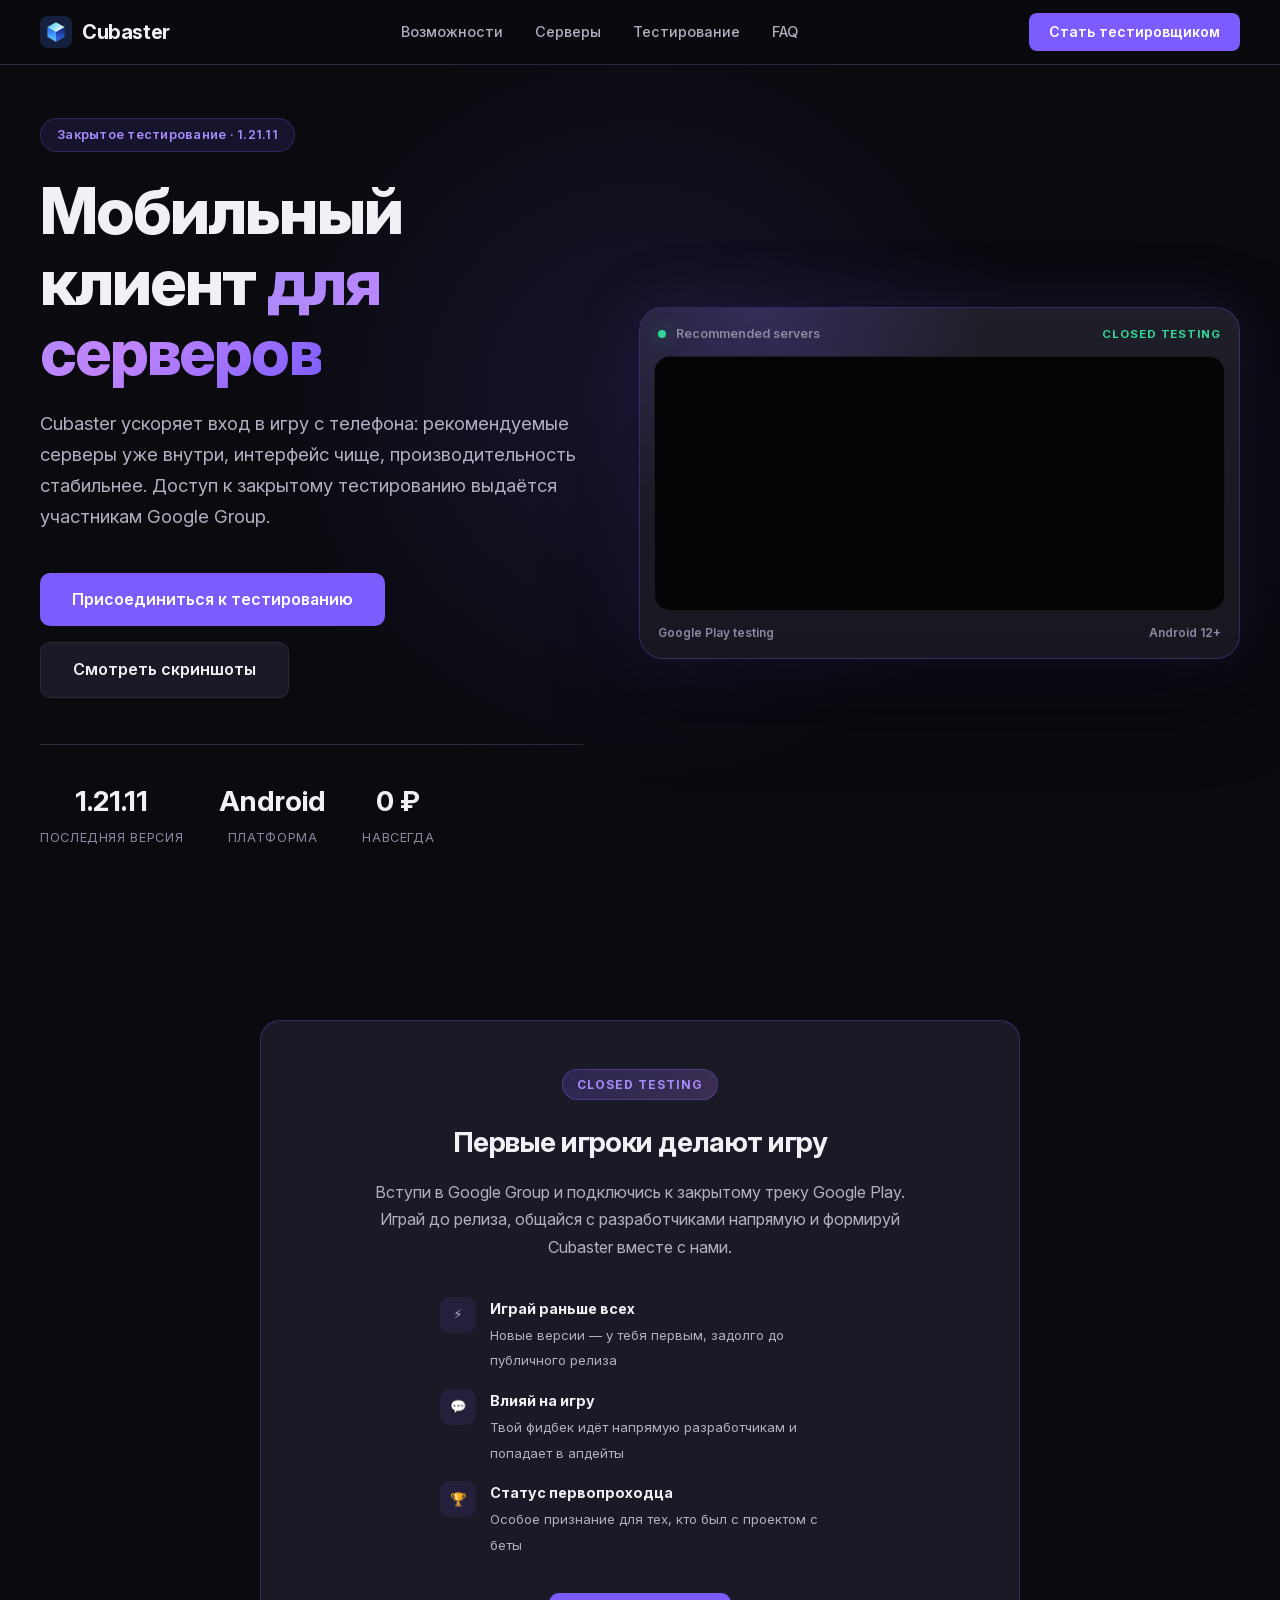
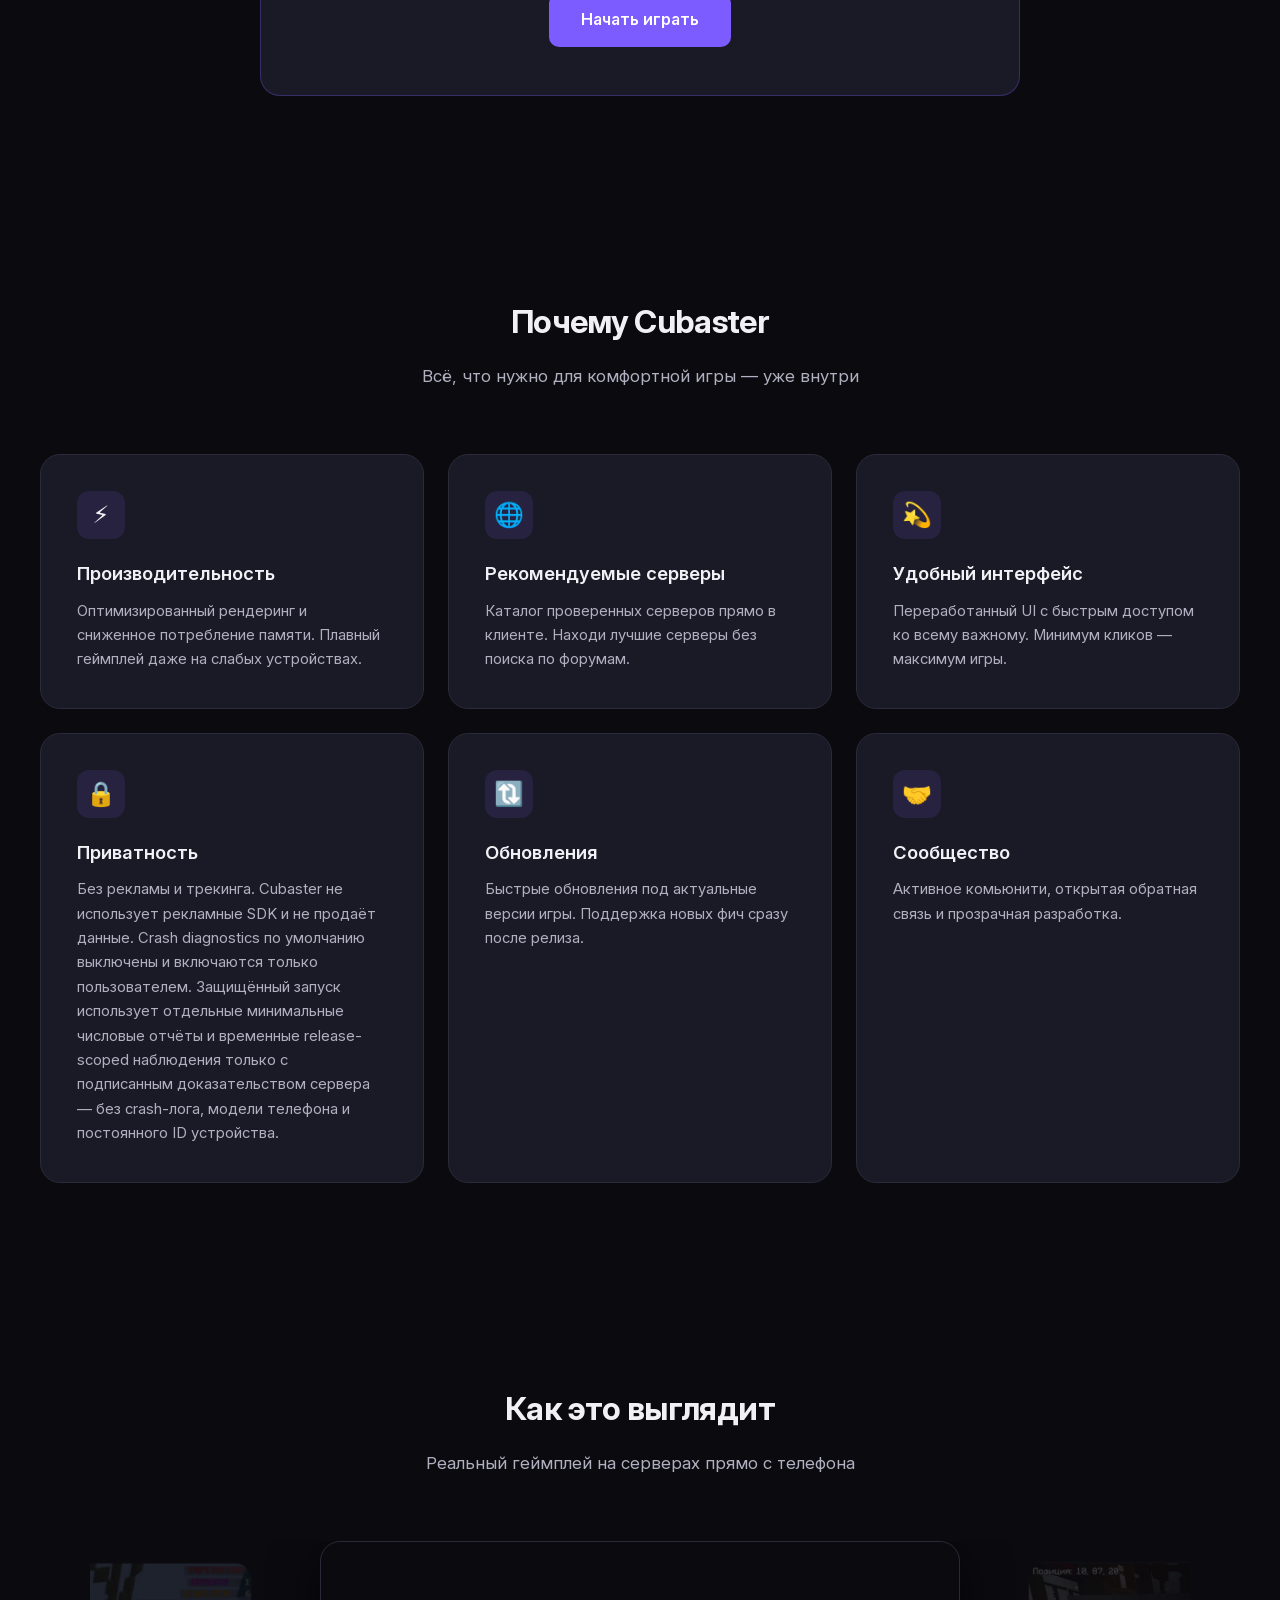
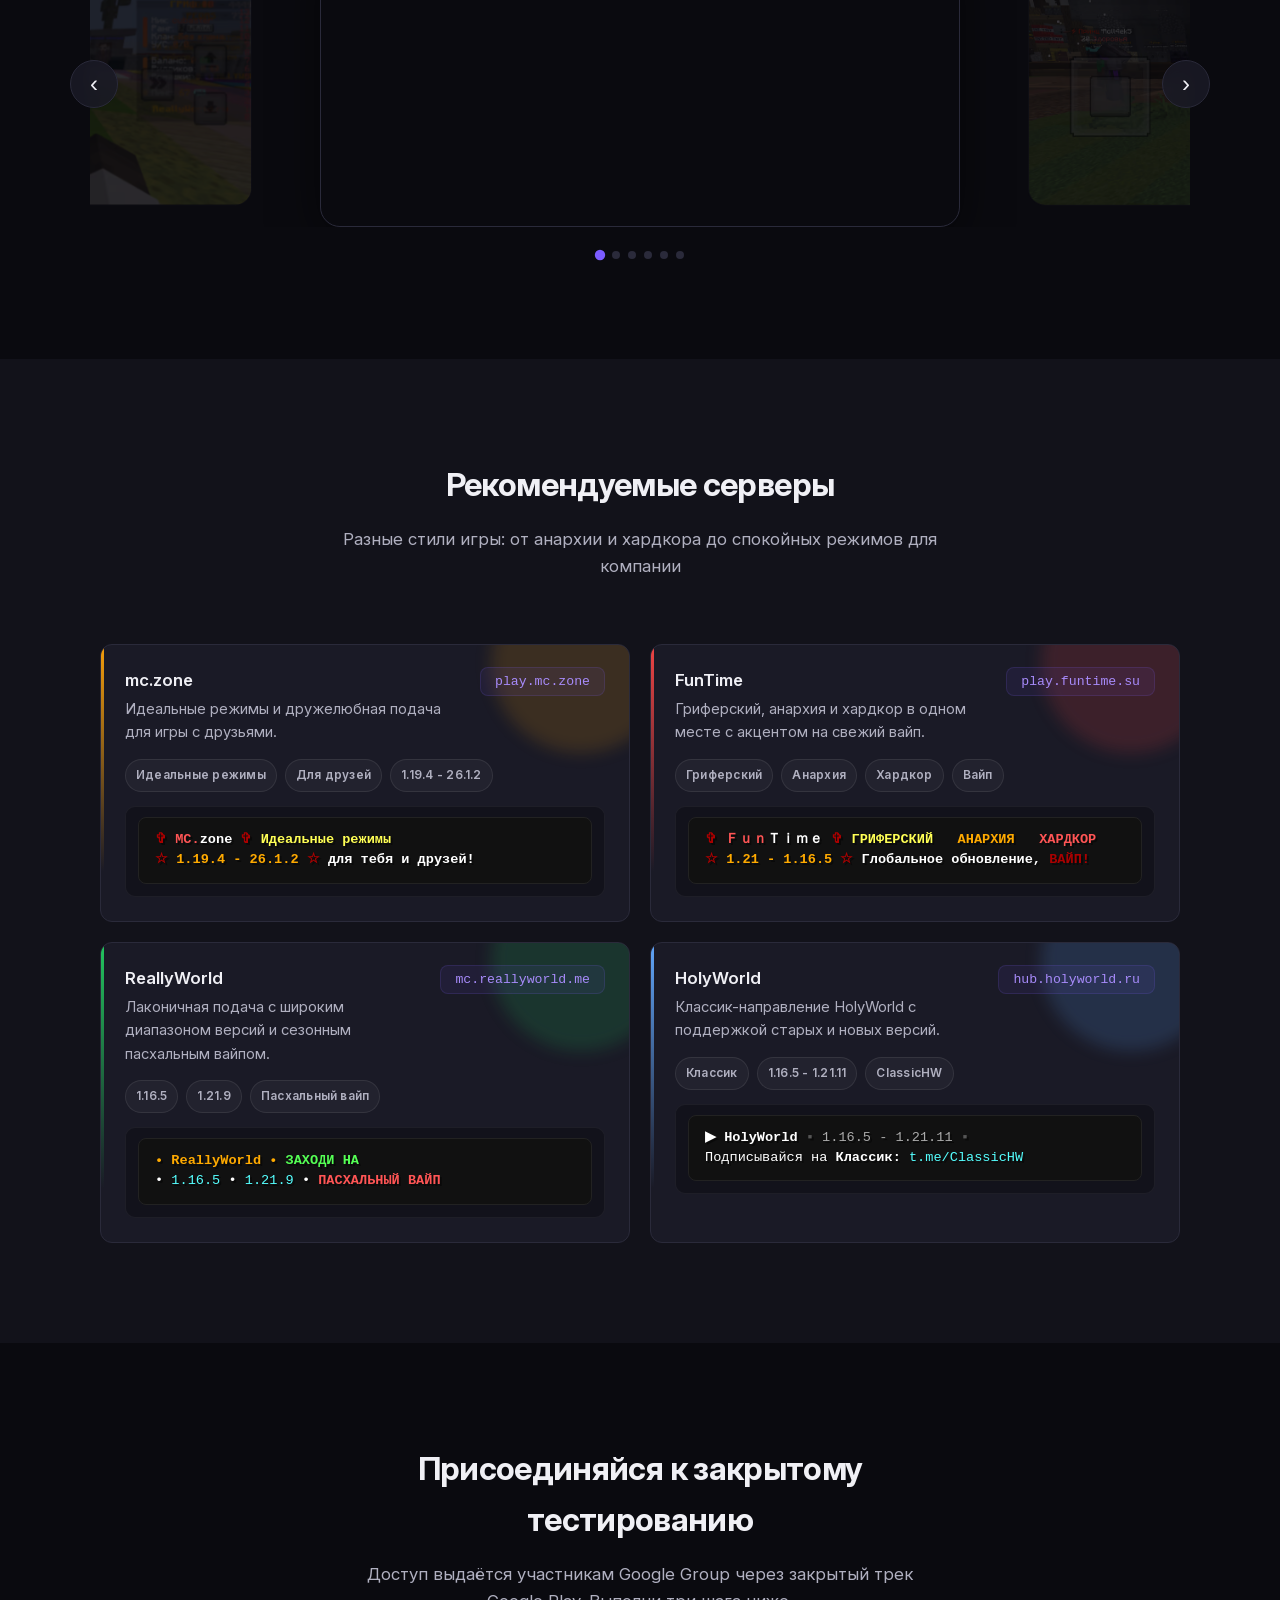
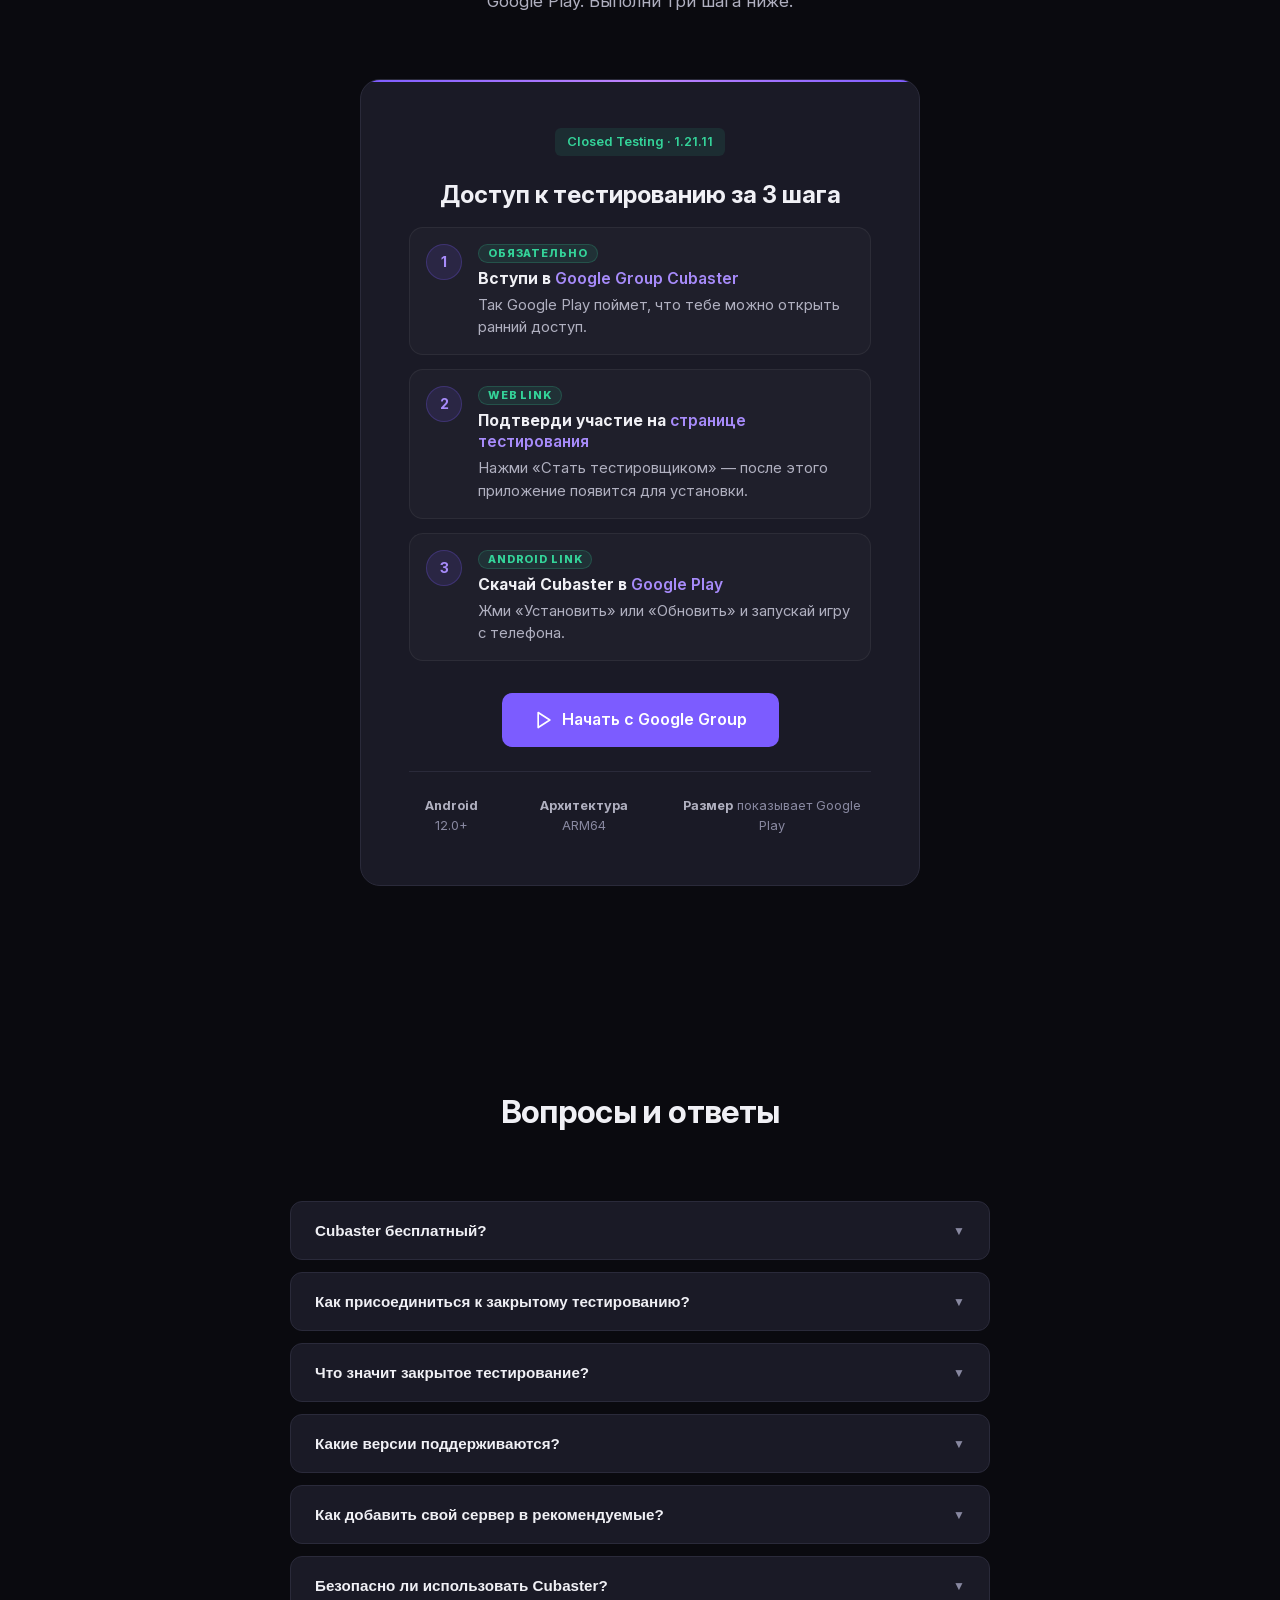
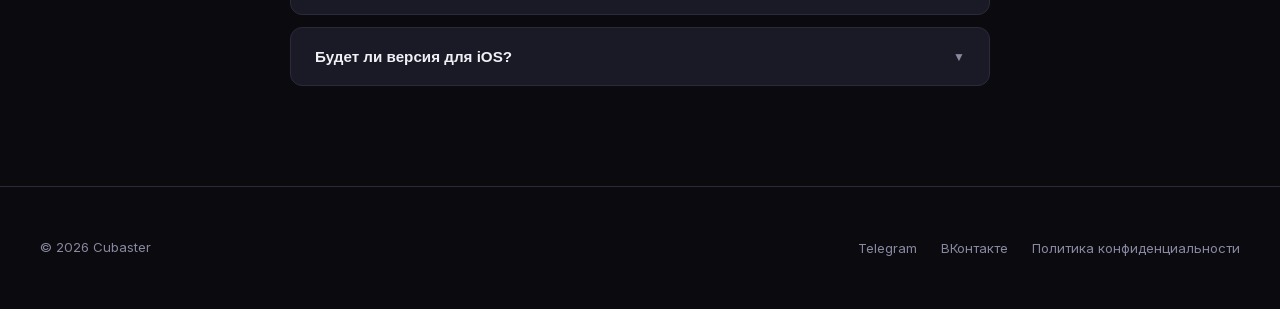
==== commit 2d3d197b: "Publish current secure-startup privacy policy" ====
--- a/index.html
+++ b/index.html
@@ -155,7 +155,7 @@
         <div class="feature-card">
             <div class="feature-icon">&#128274;</div>
             <h3>Приватность</h3>
-            <p>Без рекламы и трекинга. Cubaster не использует рекламные SDK и не продаёт данные. Crash diagnostics по умолчанию выключены и включаются только пользователем в настройках.</p>
+            <p>Без рекламы и трекинга. Cubaster не использует рекламные SDK и не продаёт данные. Crash diagnostics по умолчанию выключены и включаются только пользователем. Защищённый запуск использует отдельные минимальные числовые отчёты и временные release-scoped наблюдения только с подписанным доказательством сервера — без crash-лога, модели телефона и постоянного ID устройства.</p>
         </div>
         <div class="feature-card">
             <div class="feature-icon">&#128259;</div>
@@ -460,7 +460,7 @@
                 <span class="faq-chevron" aria-hidden="true">&#9660;</span>
             </button>
             <div class="faq-answer">
-                <div class="faq-answer-inner">Cubaster не содержит рекламных SDK, не запрашивает лишних разрешений и не собирает полный logcat, миры, чат, скриншоты или рекламные идентификаторы. Опциональные crash diagnostics по умолчанию выключены; пользователь может включить или снова выключить их в приложении.</div>
+                <div class="faq-answer-inner">Cubaster не содержит рекламных SDK, не запрашивает лишних разрешений и не собирает полный logcat, миры, чат, скриншоты или рекламные идентификаторы. Опциональные crash diagnostics по умолчанию выключены. Отдельный минимальный отчёт или временное release-scoped наблюдение о защищённом запуске создаётся автоматически только с подписанным challenge и не содержит crash-лог, модель телефона или постоянный ID устройства; подробности указаны в Privacy Policy.</div>
             </div>
         </div>
         <div class="faq-item">
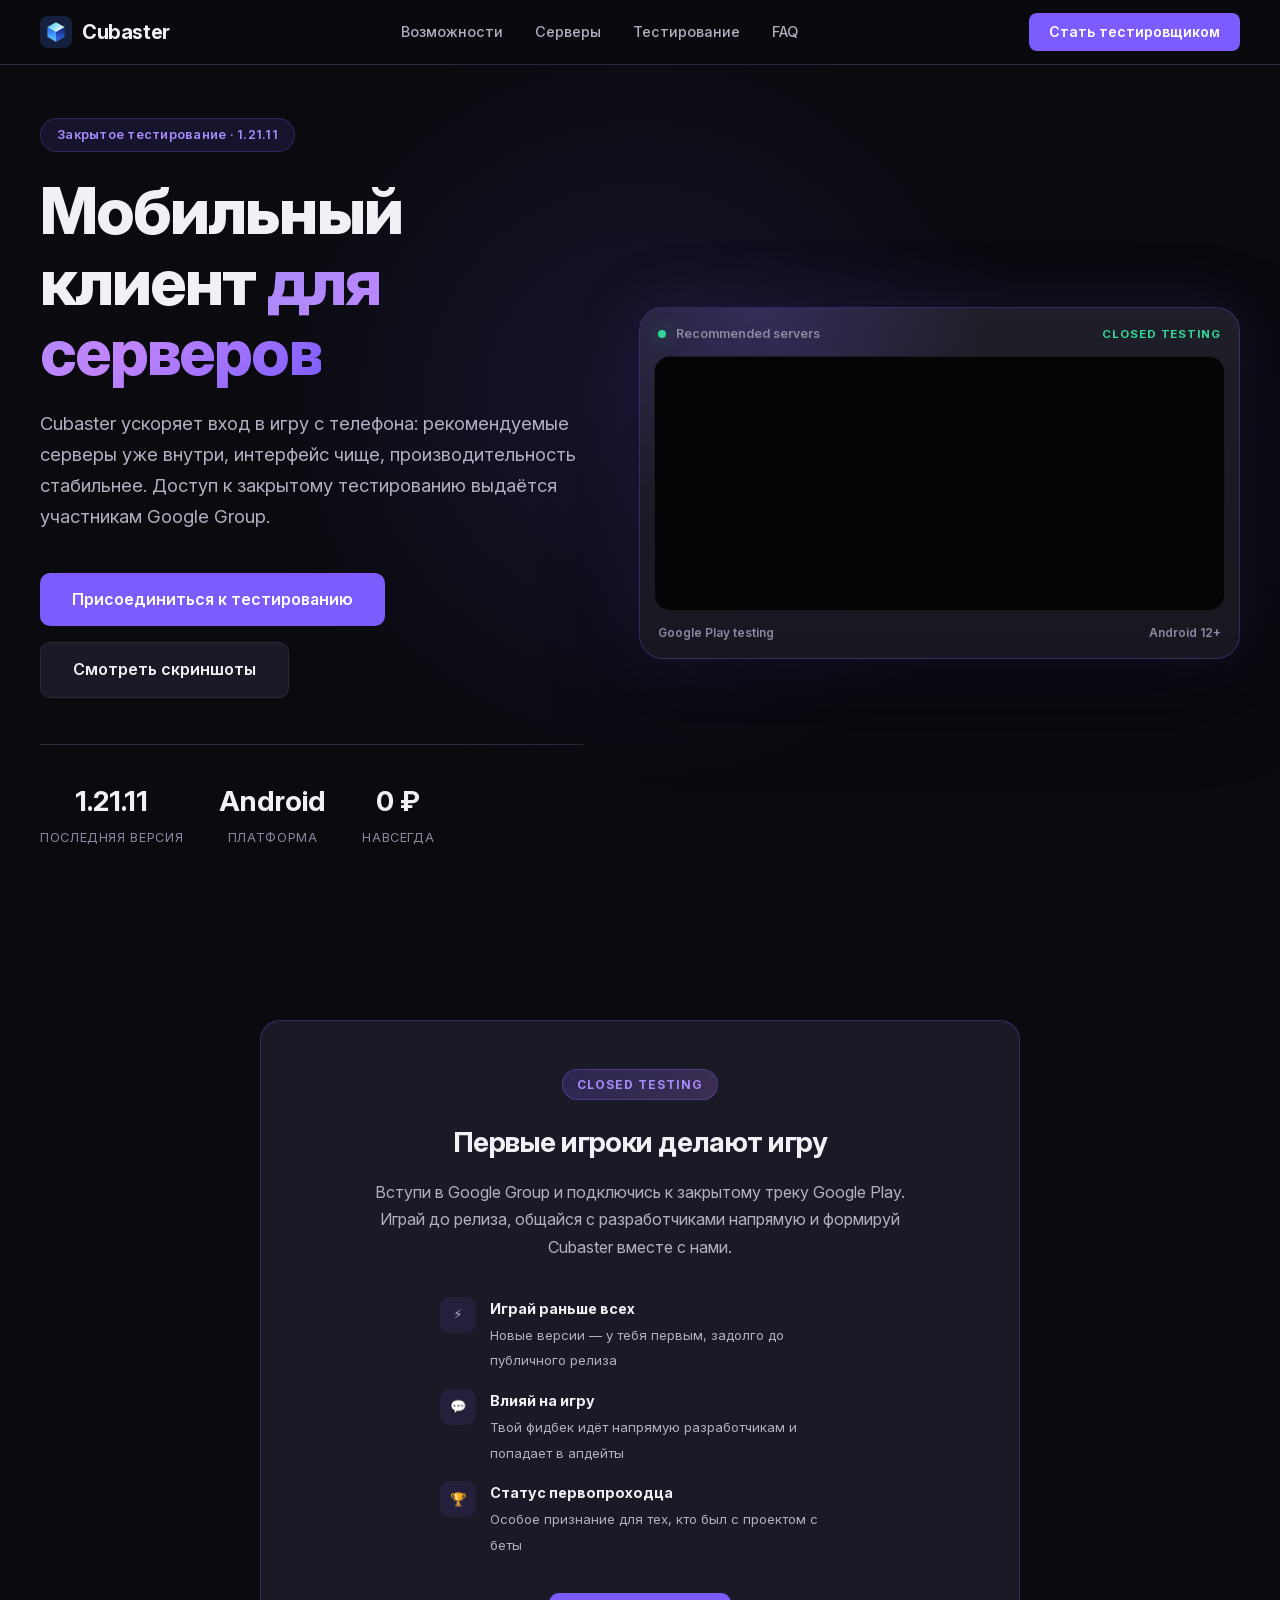
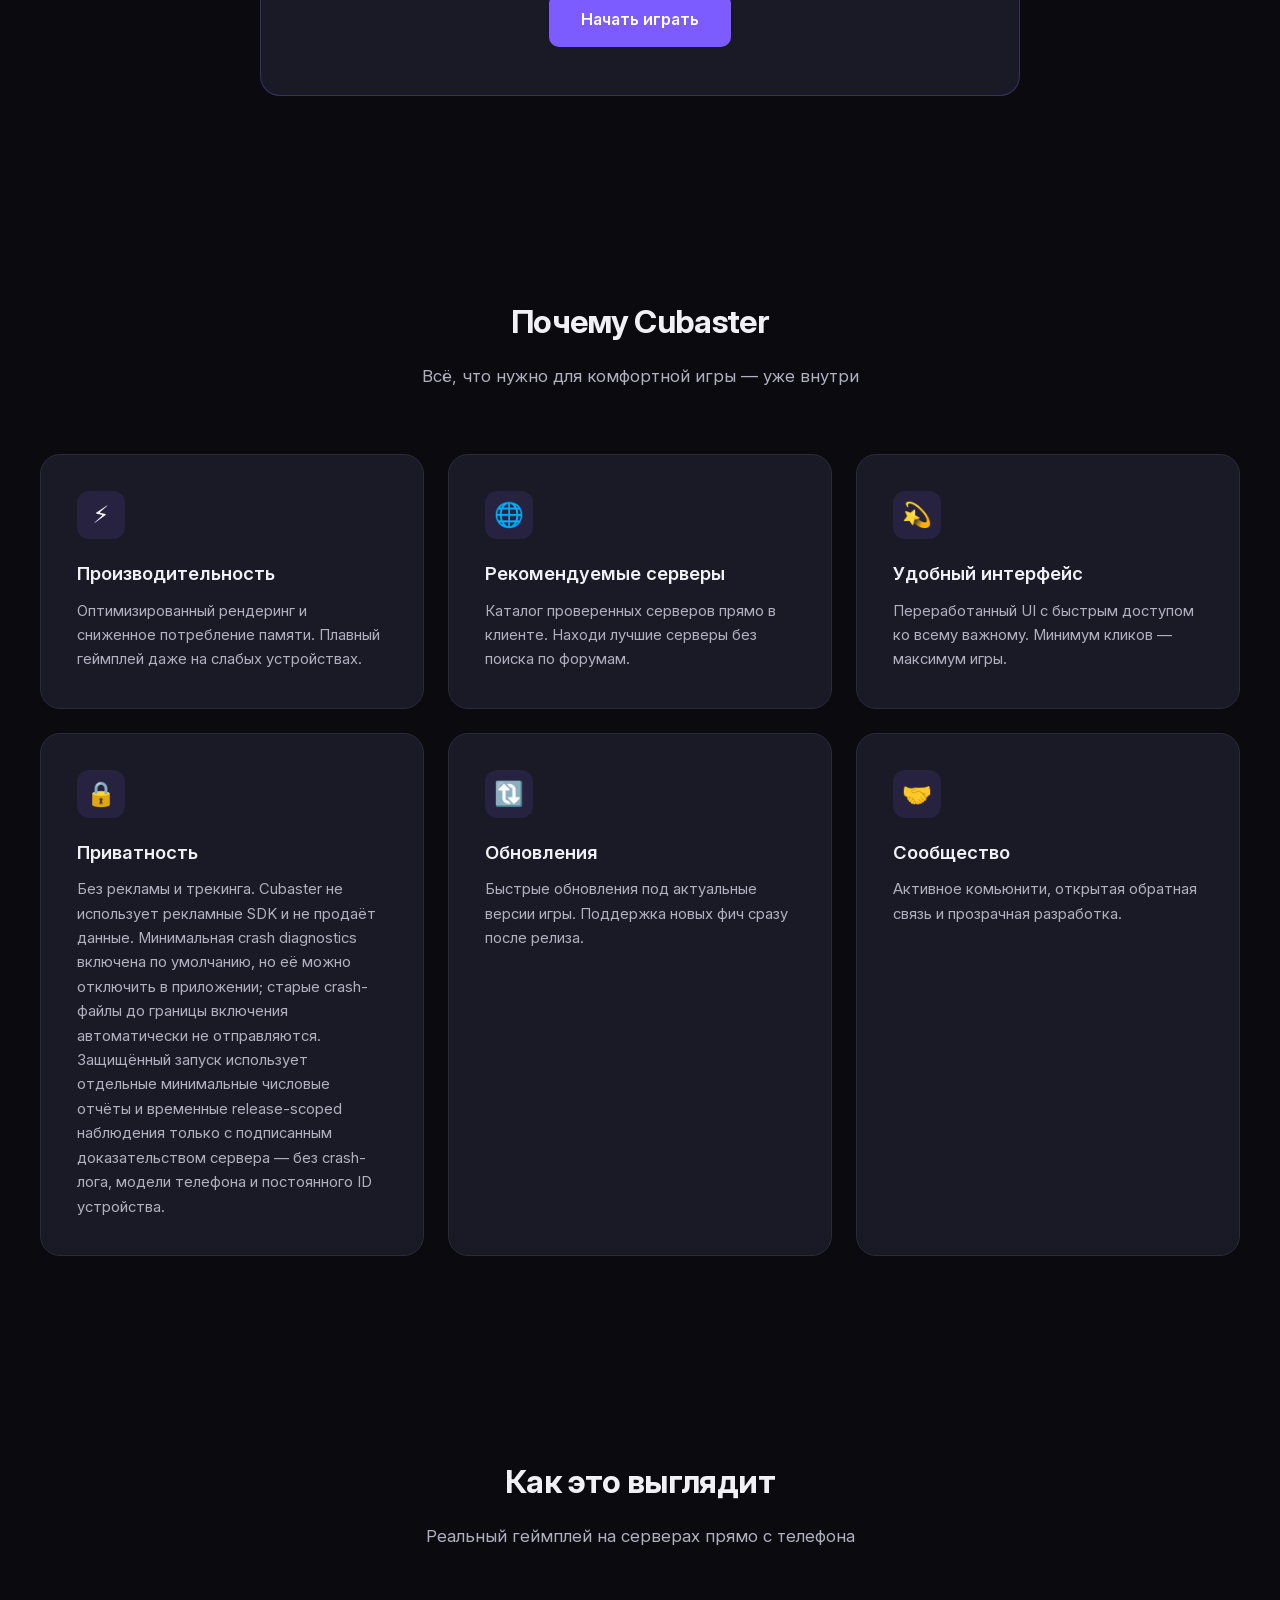
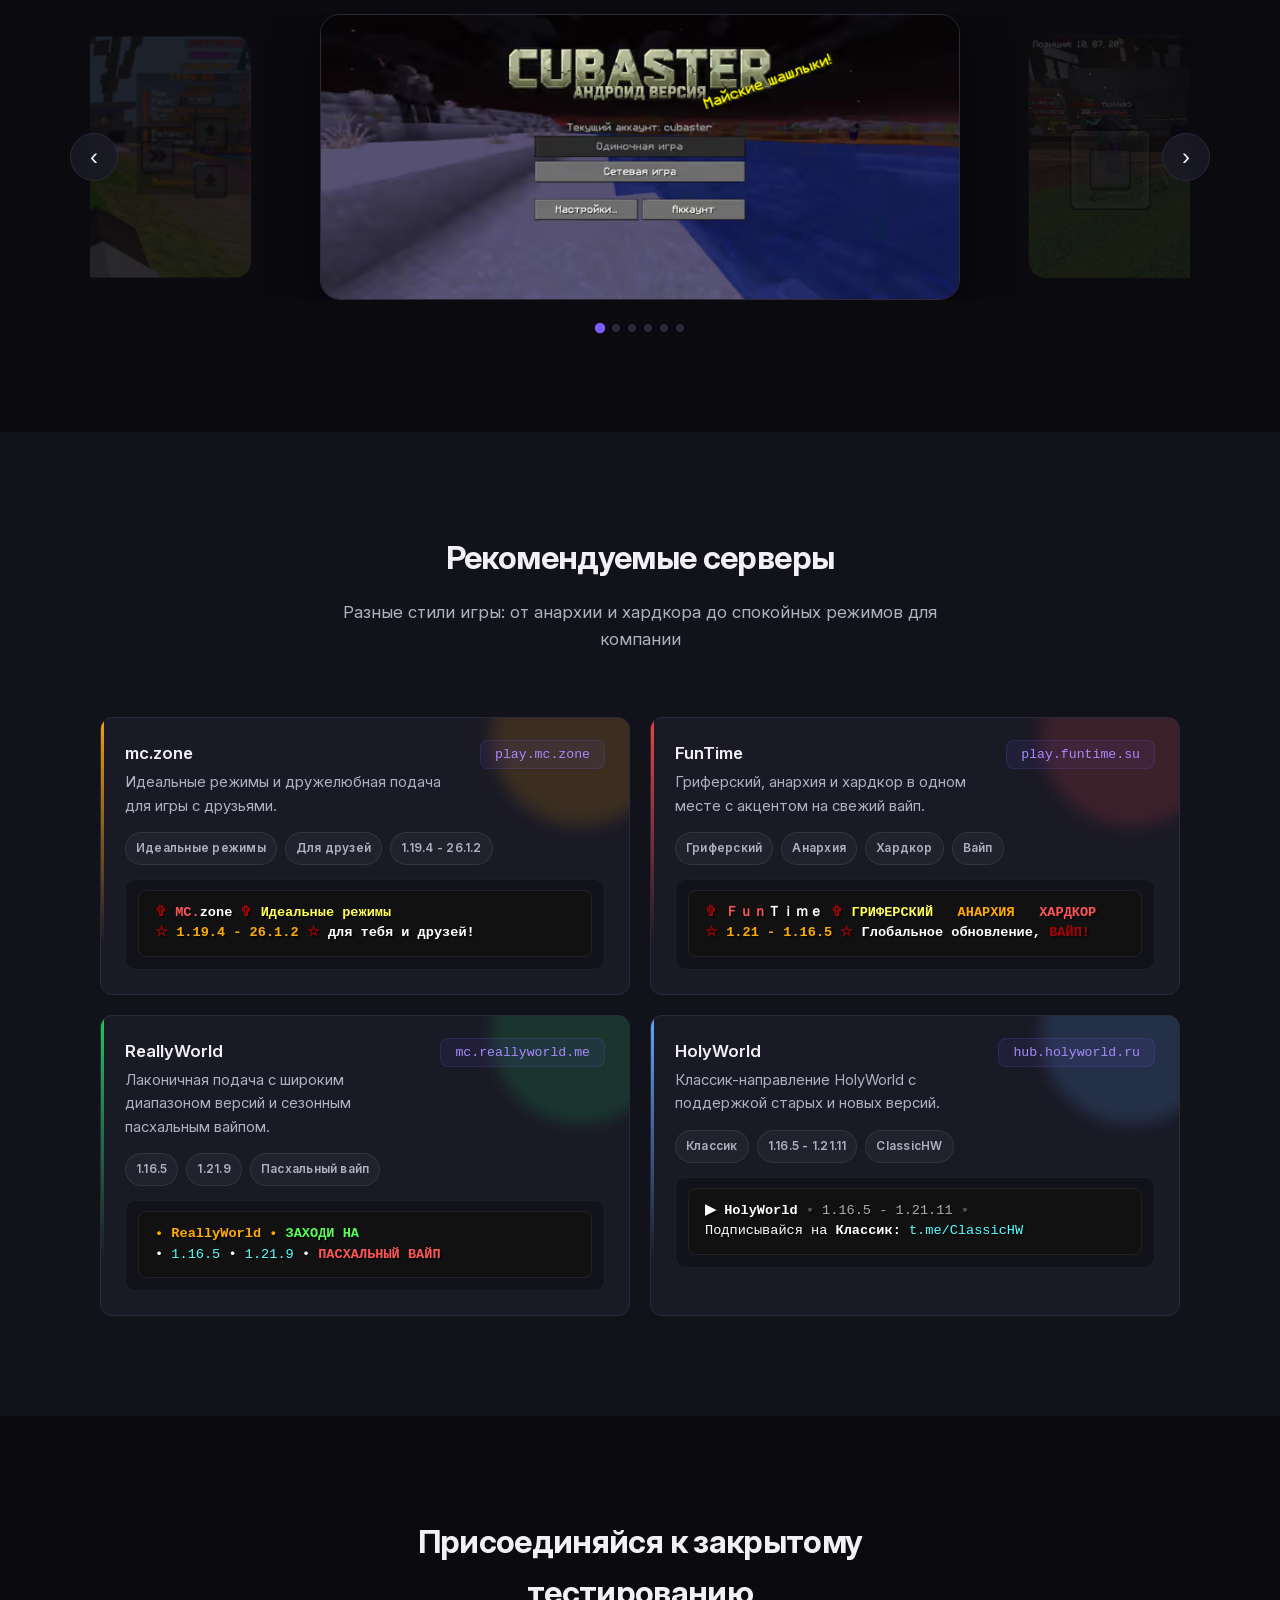
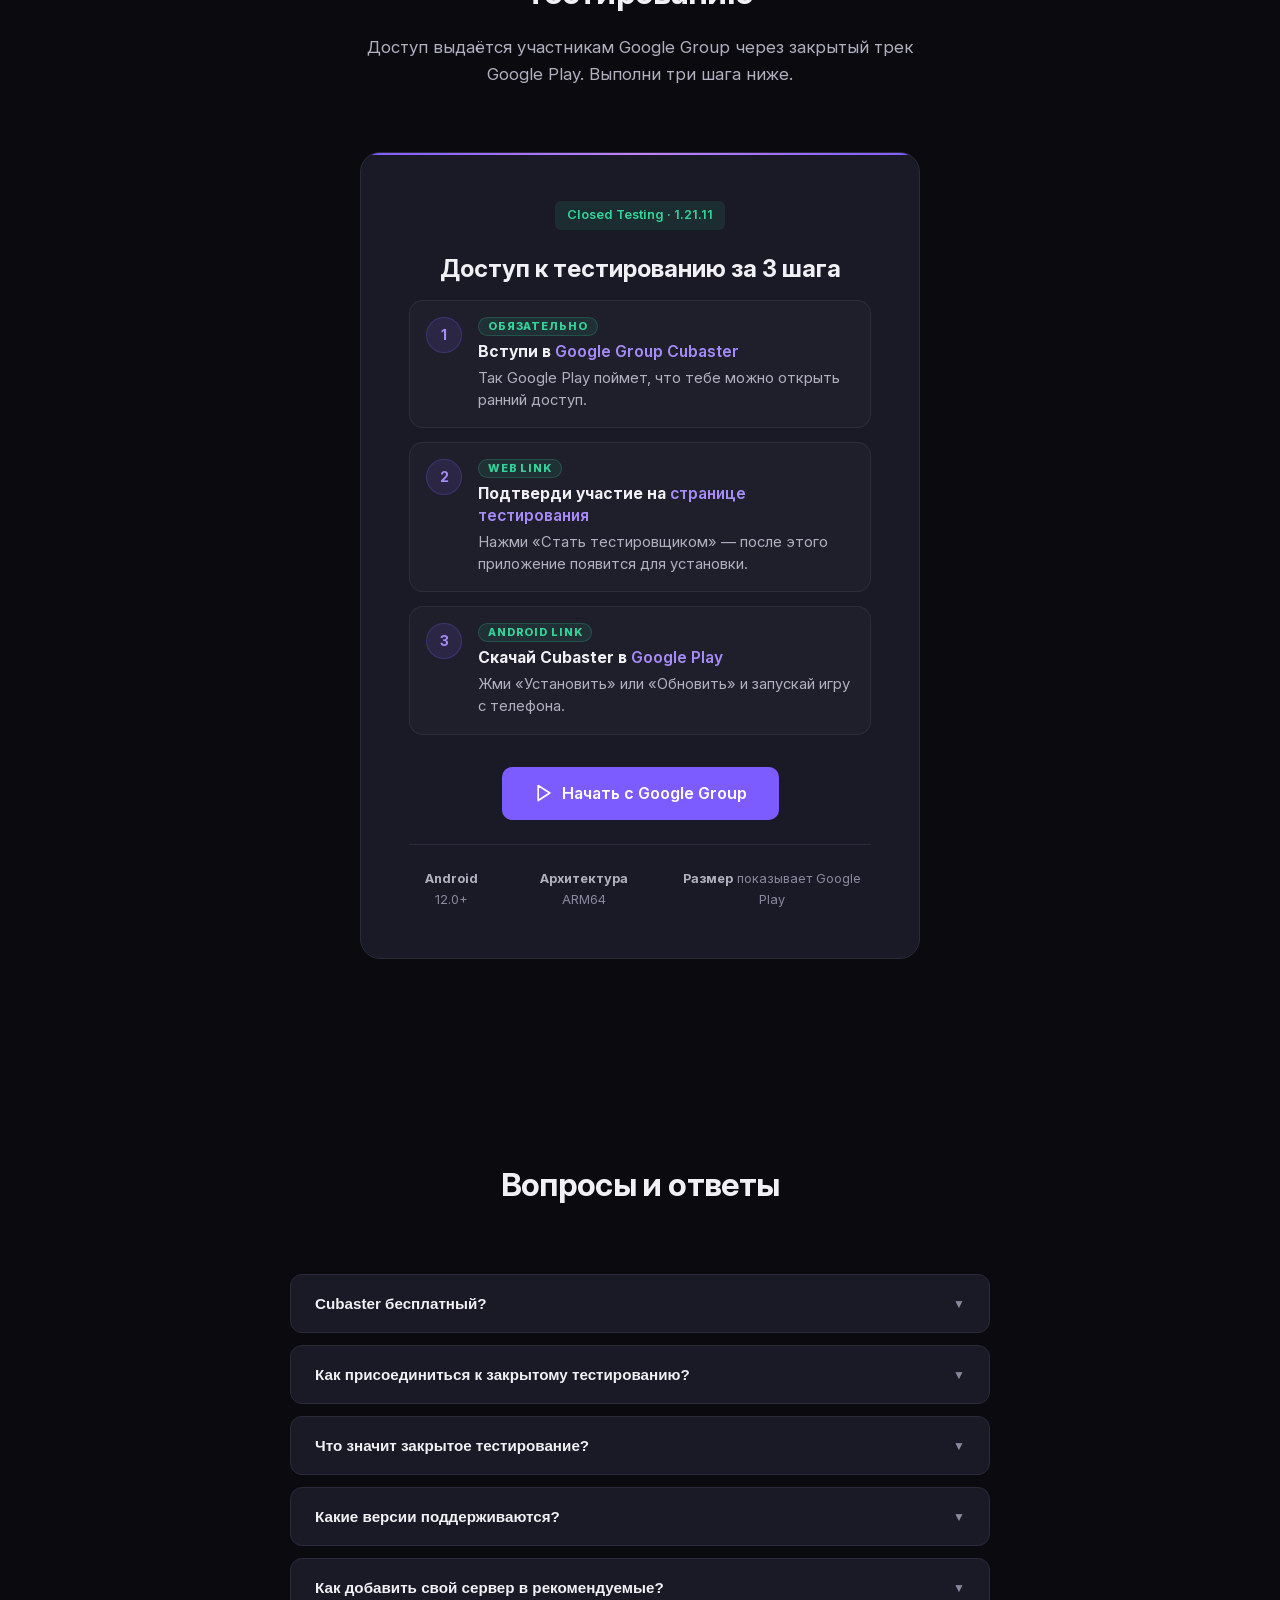
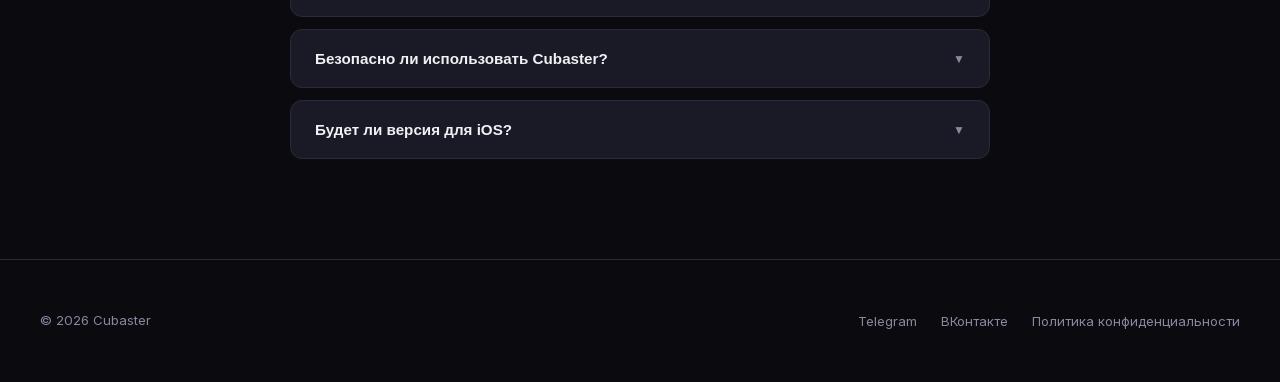
==== commit ef4e0b47: "Publish default-on crash diagnostics policy" ====
--- a/index.html
+++ b/index.html
@@ -155,7 +155,7 @@
         <div class="feature-card">
             <div class="feature-icon">&#128274;</div>
             <h3>Приватность</h3>
-            <p>Без рекламы и трекинга. Cubaster не использует рекламные SDK и не продаёт данные. Crash diagnostics по умолчанию выключены и включаются только пользователем. Защищённый запуск использует отдельные минимальные числовые отчёты и временные release-scoped наблюдения только с подписанным доказательством сервера — без crash-лога, модели телефона и постоянного ID устройства.</p>
+            <p>Без рекламы и трекинга. Cubaster не использует рекламные SDK и не продаёт данные. Минимальная crash diagnostics включена по умолчанию, но её можно отключить в приложении; старые crash-файлы до границы включения автоматически не отправляются. Защищённый запуск использует отдельные минимальные числовые отчёты и временные release-scoped наблюдения только с подписанным доказательством сервера — без crash-лога, модели телефона и постоянного ID устройства.</p>
         </div>
         <div class="feature-card">
             <div class="feature-icon">&#128259;</div>
@@ -460,7 +460,7 @@
                 <span class="faq-chevron" aria-hidden="true">&#9660;</span>
             </button>
             <div class="faq-answer">
-                <div class="faq-answer-inner">Cubaster не содержит рекламных SDK, не запрашивает лишних разрешений и не собирает полный logcat, миры, чат, скриншоты или рекламные идентификаторы. Опциональные crash diagnostics по умолчанию выключены. Отдельный минимальный отчёт или временное release-scoped наблюдение о защищённом запуске создаётся автоматически только с подписанным challenge и не содержит crash-лог, модель телефона или постоянный ID устройства; подробности указаны в Privacy Policy.</div>
+                <div class="faq-answer-inner">Cubaster не содержит рекламных SDK, не запрашивает лишних разрешений и не собирает полный logcat, миры, чат, скриншоты или рекламные идентификаторы. Минимальная crash diagnostics включена по умолчанию и отключается в настройках приложения; старые crash-файлы до границы включения автоматически не отправляются. Отдельный минимальный отчёт или временное release-scoped наблюдение о защищённом запуске создаётся автоматически только с подписанным challenge и не содержит crash-лог, модель телефона или постоянный ID устройства; подробности указаны в Privacy Policy.</div>
             </div>
         </div>
         <div class="faq-item">
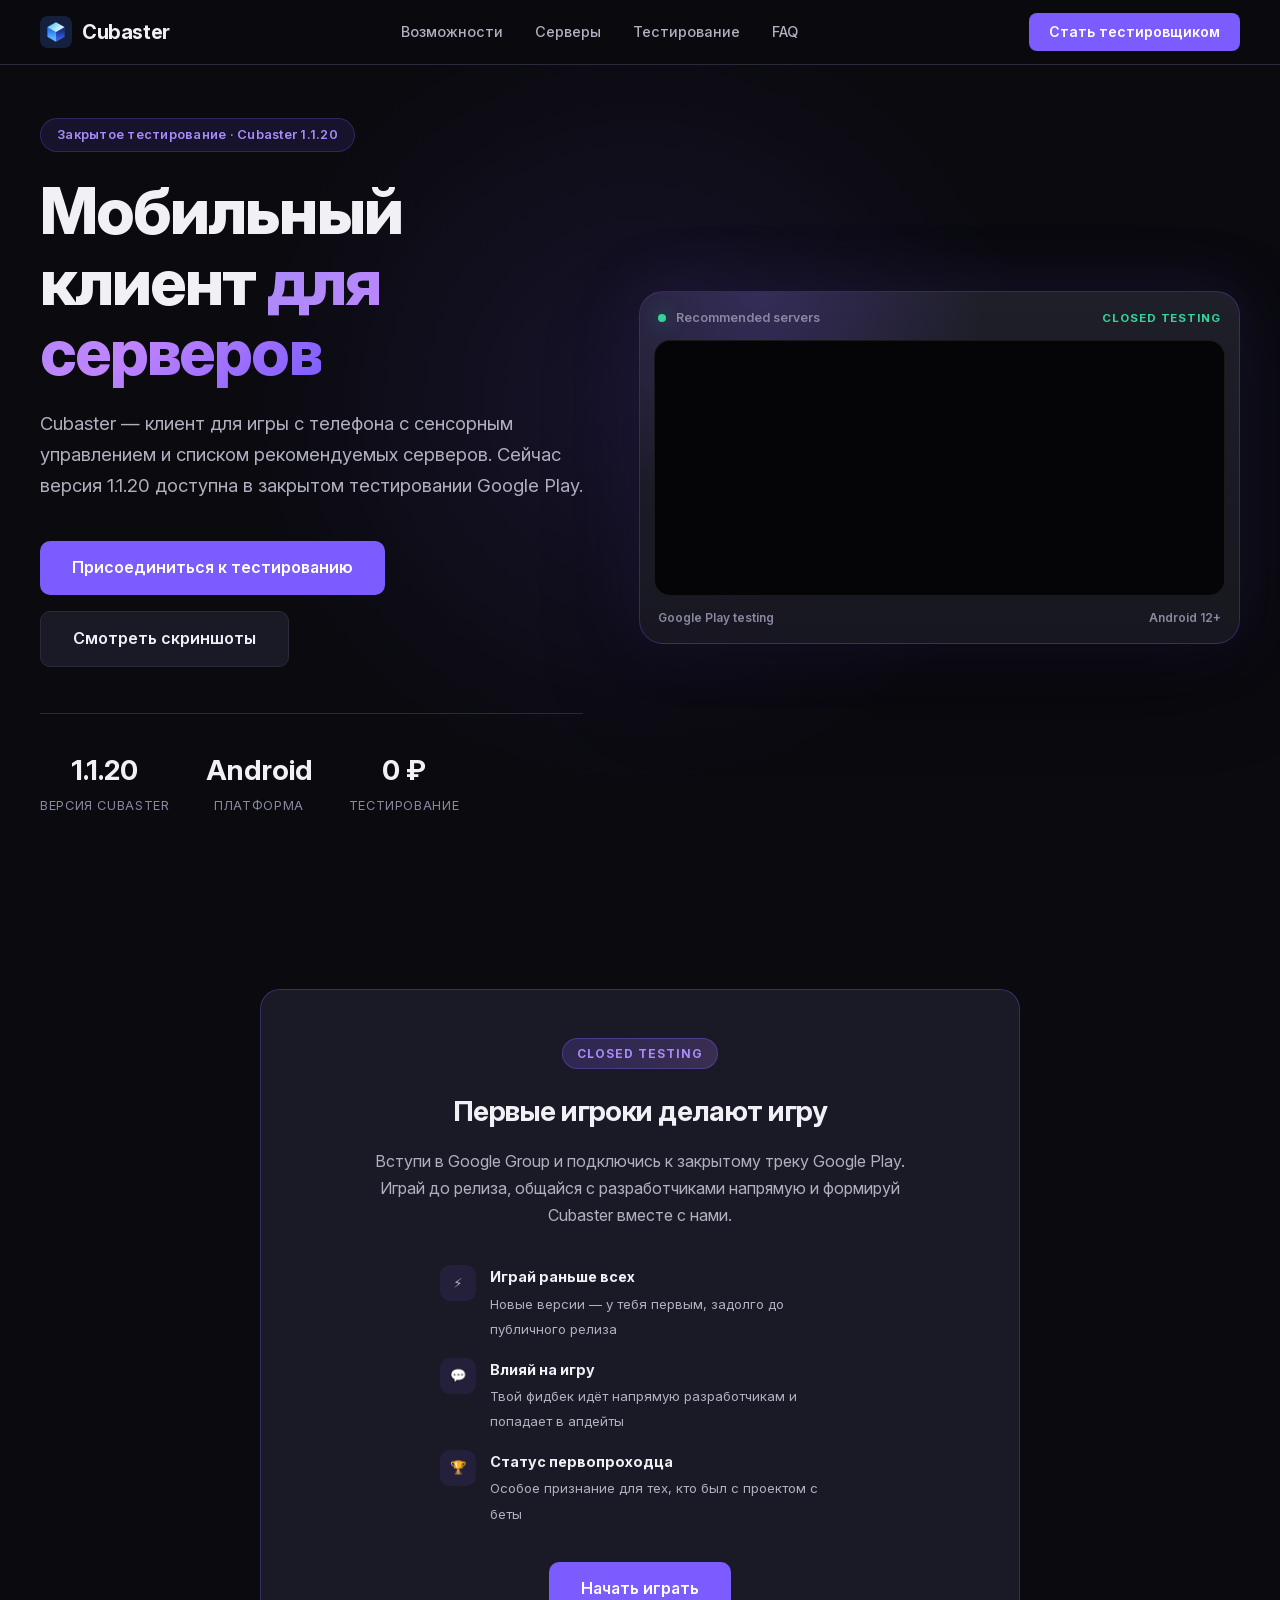
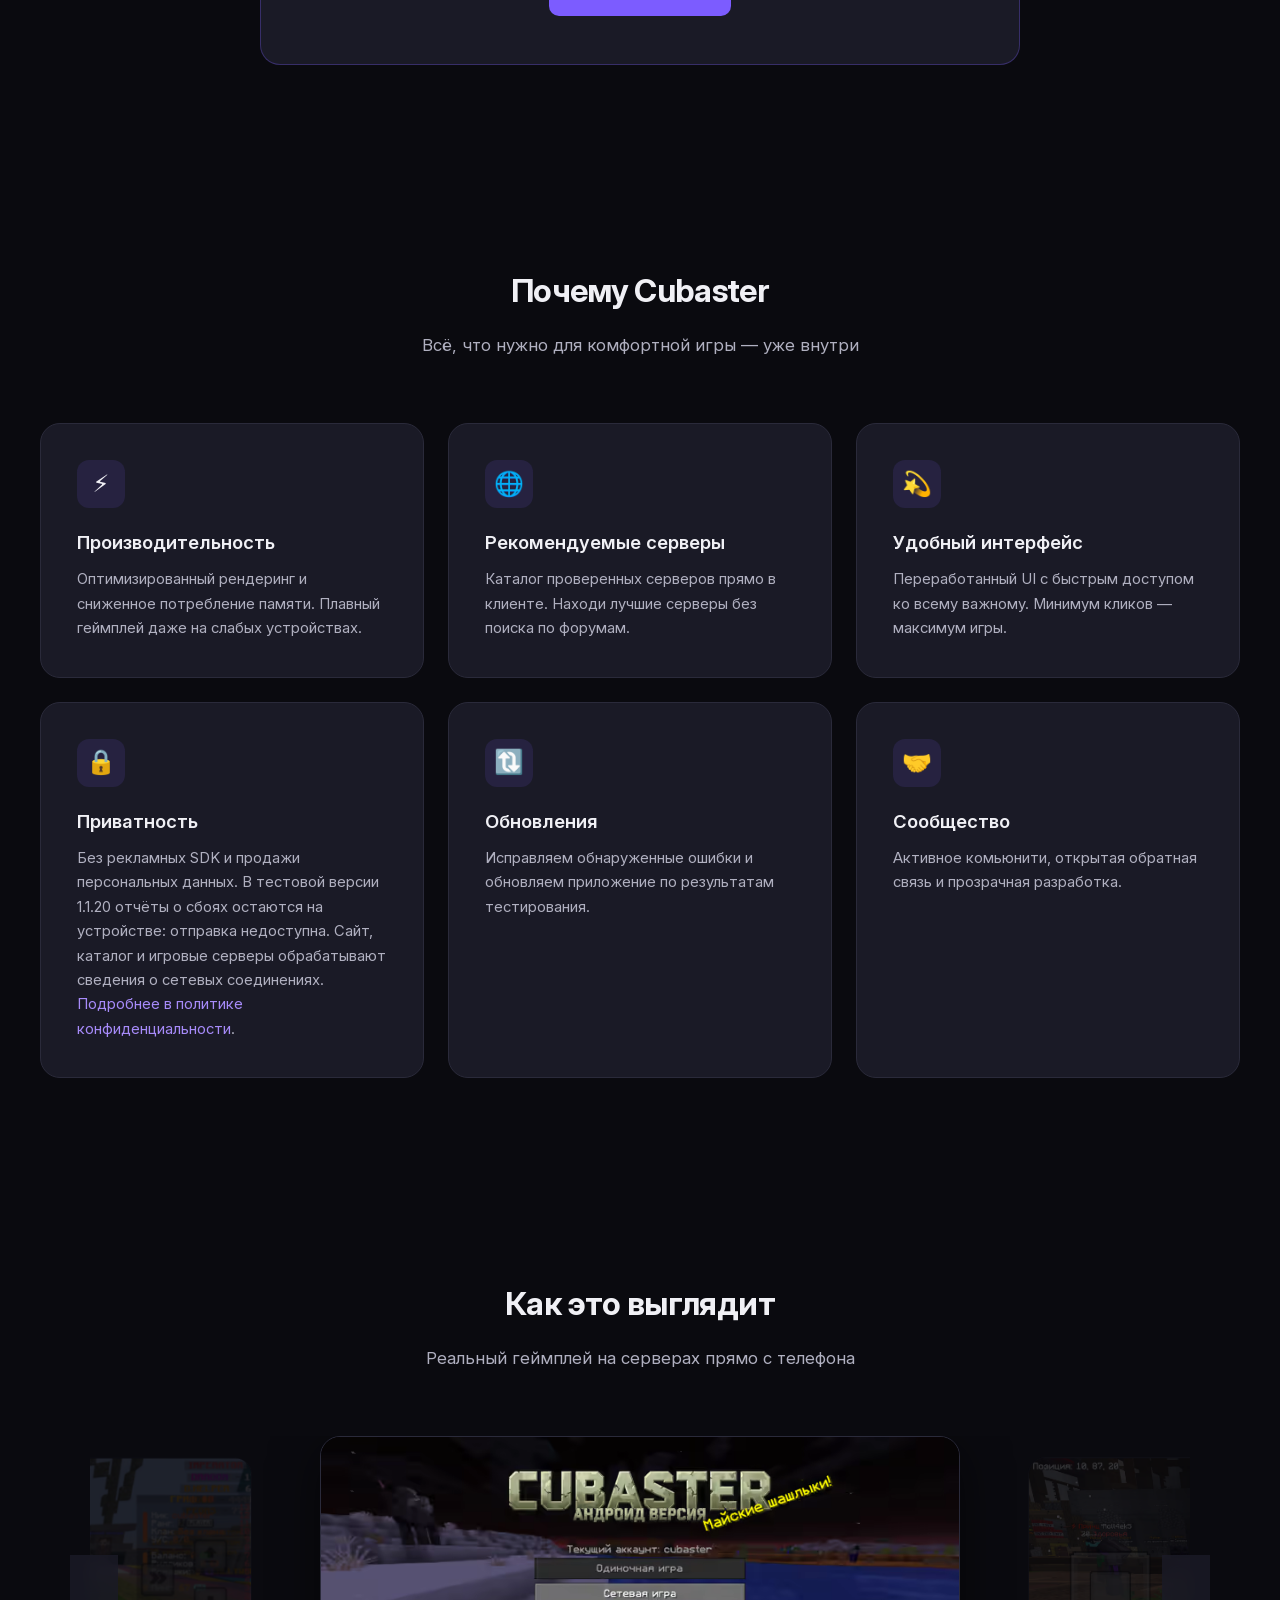
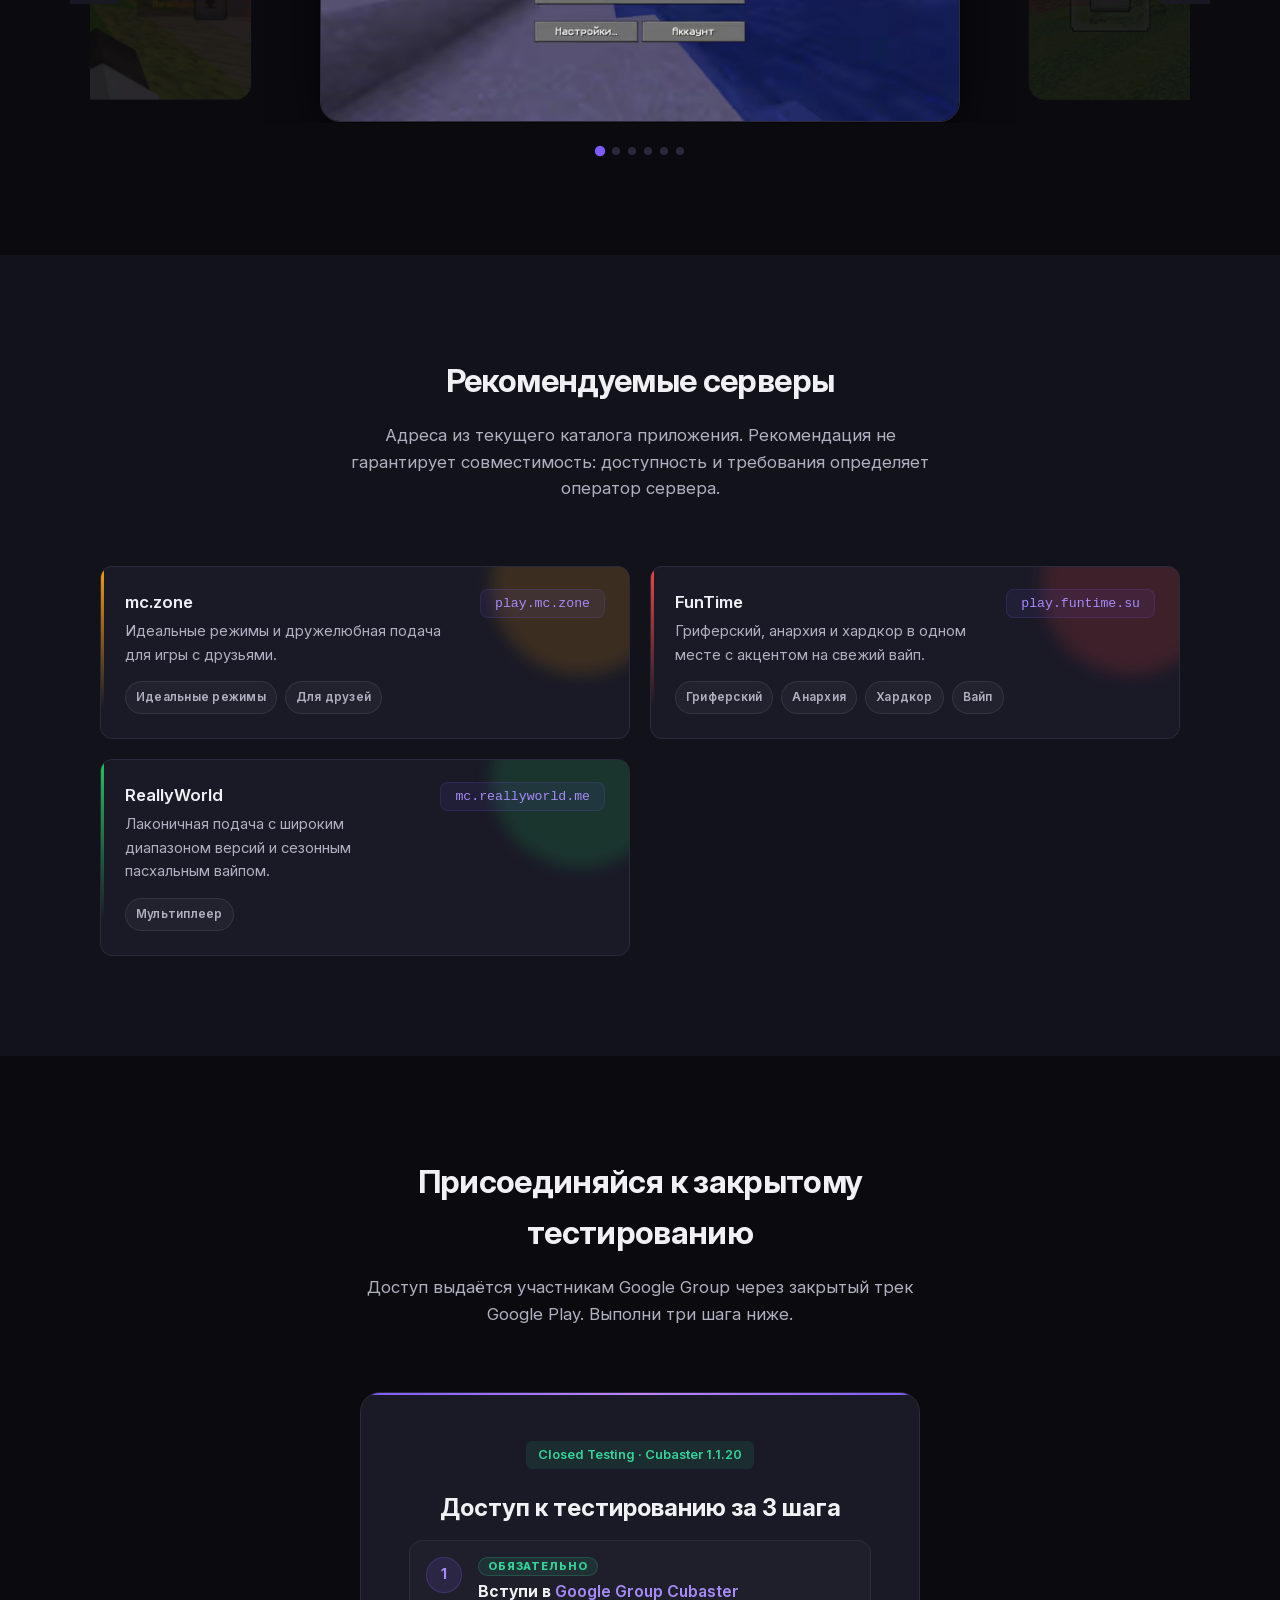
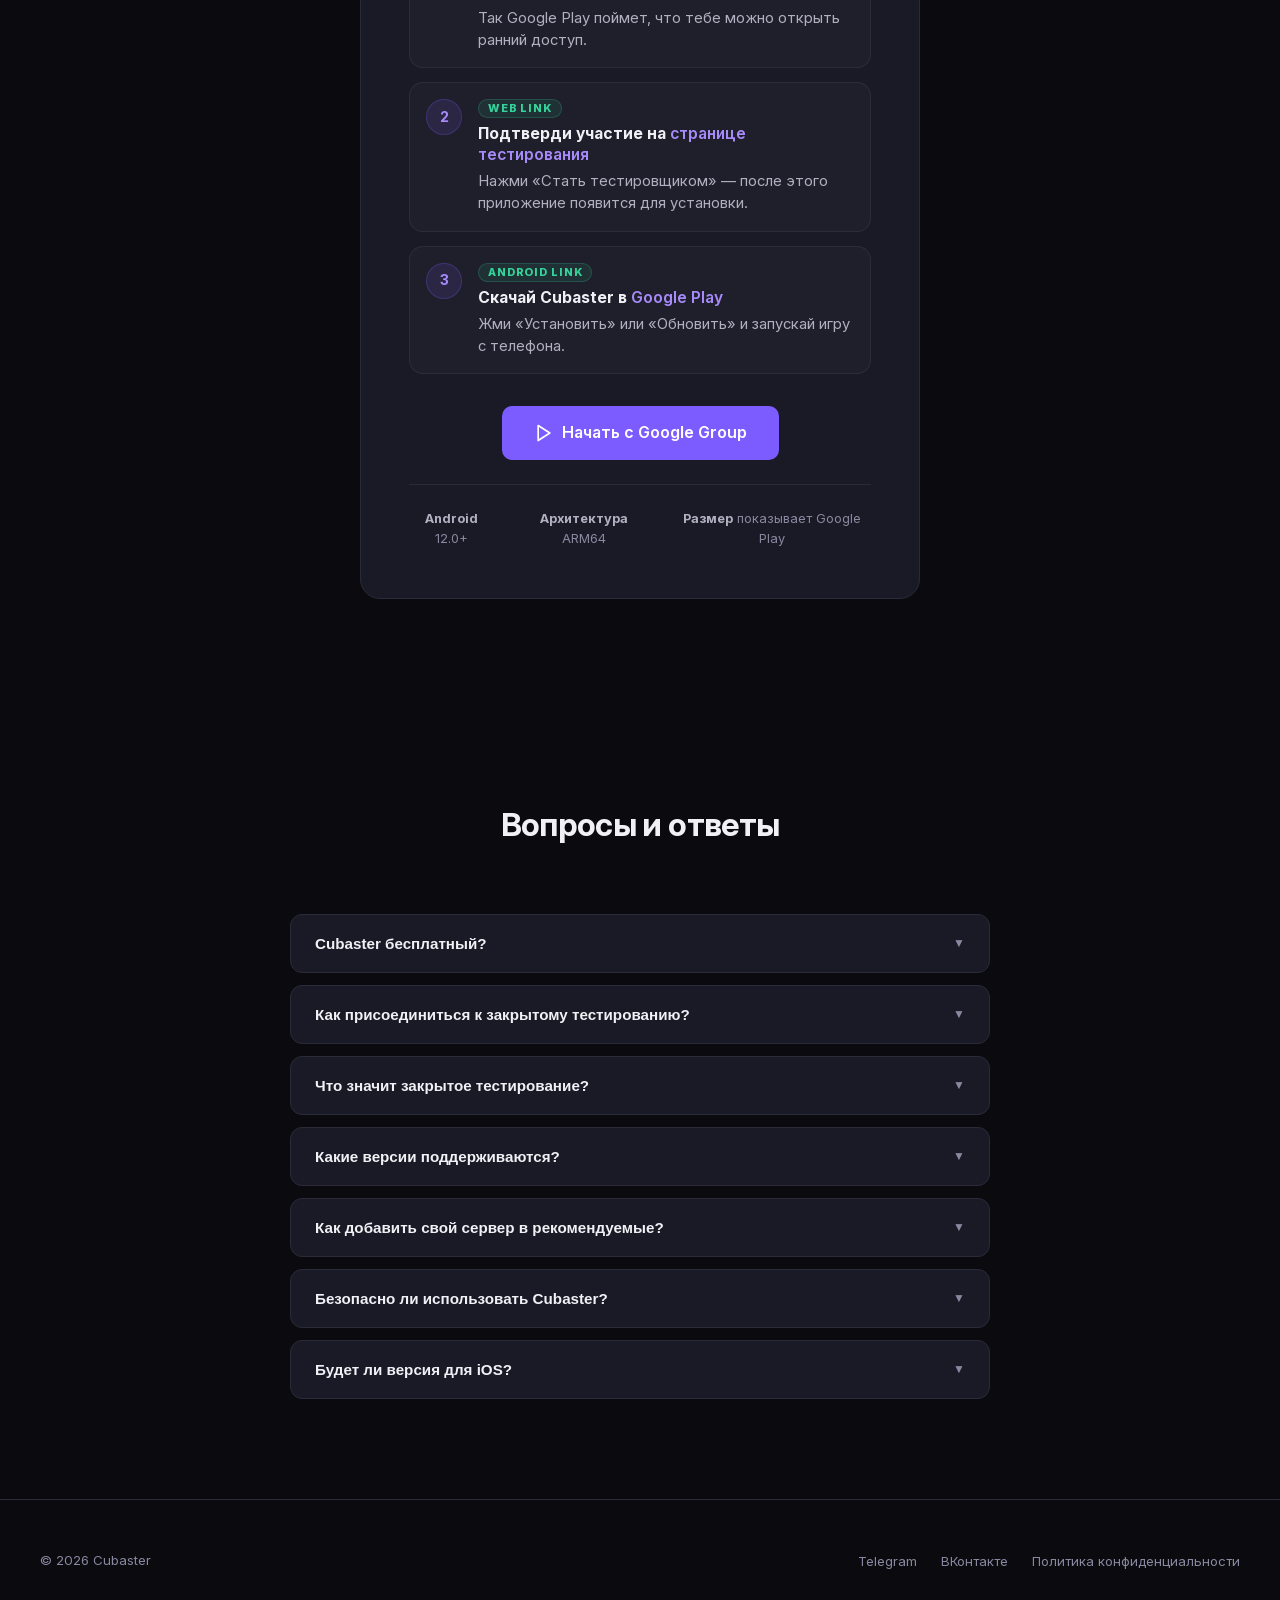
==== commit 784f3fd8: "Publish privacy policy for closed-test v50" ====
--- a/index.html
+++ b/index.html
@@ -43,9 +43,9 @@
 <section class="hero">
     <div class="hero-inner">
         <div class="hero-content">
-            <div class="hero-badge">Закрытое тестирование &middot; 1.21.11</div>
+            <div class="hero-badge">Закрытое тестирование &middot; Cubaster 1.1.20</div>
             <h1>Мобильный клиент <span class="gradient">для серверов</span></h1>
-            <p>Cubaster ускоряет вход в игру с телефона: рекомендуемые серверы уже внутри, интерфейс чище, производительность стабильнее. Доступ к закрытому тестированию выдаётся участникам Google Group.</p>
+            <p>Cubaster — клиент для игры с телефона с сенсорным управлением и списком рекомендуемых серверов. Сейчас версия 1.1.20 доступна в закрытом тестировании Google Play.</p>
             <div class="hero-buttons">
                 <a href="#download" class="btn-primary">
                     Присоединиться к тестированию
@@ -54,8 +54,8 @@
             </div>
             <div class="hero-stats">
                 <div class="hero-stat">
-                    <div class="hero-stat-value">1.21.11</div>
-                    <div class="hero-stat-label">Последняя версия</div>
+                    <div class="hero-stat-value">1.1.20</div>
+                    <div class="hero-stat-label">Версия Cubaster</div>
                 </div>
                 <div class="hero-stat">
                     <div class="hero-stat-value">Android</div>
@@ -63,7 +63,7 @@
                 </div>
                 <div class="hero-stat">
                     <div class="hero-stat-value">0 &#8381;</div>
-                    <div class="hero-stat-label">Навсегда</div>
+                    <div class="hero-stat-label">Тестирование</div>
                 </div>
             </div>
         </div>
@@ -155,12 +155,12 @@
         <div class="feature-card">
             <div class="feature-icon">&#128274;</div>
             <h3>Приватность</h3>
-            <p>Без рекламы и трекинга. Cubaster не использует рекламные SDK и не продаёт данные. Минимальная crash diagnostics включена по умолчанию, но её можно отключить в приложении; старые crash-файлы до границы включения автоматически не отправляются. Защищённый запуск использует отдельные минимальные числовые отчёты и временные release-scoped наблюдения только с подписанным доказательством сервера — без crash-лога, модели телефона и постоянного ID устройства.</p>
+            <p>Без рекламных SDK и продажи персональных данных. В тестовой версии 1.1.20 отчёты о сбоях остаются на устройстве: отправка недоступна. Сайт, каталог и игровые серверы обрабатывают сведения о сетевых соединениях. <a href="/privacy/ru">Подробнее в политике конфиденциальности</a>.</p>
         </div>
         <div class="feature-card">
             <div class="feature-icon">&#128259;</div>
             <h3>Обновления</h3>
-            <p>Быстрые обновления под актуальные версии игры. Поддержка новых фич сразу после релиза.</p>
+            <p>Исправляем обнаруженные ошибки и обновляем приложение по результатам тестирования.</p>
         </div>
         <div class="feature-card">
             <div class="feature-icon">&#129309;</div>
@@ -269,7 +269,7 @@
 <section class="section servers-section" id="servers">
     <div class="section-header">
         <h2>Рекомендуемые серверы</h2>
-        <p>Разные стили игры: от анархии и хардкора до спокойных режимов для компании</p>
+        <p>Адреса из текущего каталога приложения. Рекомендация не гарантирует совместимость: доступность и требования определяет оператор сервера.</p>
     </div>
     <div class="servers-list">
         <div class="server-card server-card-zone">
@@ -286,10 +286,6 @@
             <div class="server-tags" aria-label="Особенности сервера">
                 <span class="server-tag">Идеальные режимы</span>
                 <span class="server-tag">Для друзей</span>
-                <span class="server-tag">1.19.4 - 26.1.2</span>
-            </div>
-            <div class="server-motd-shell">
-                <div class="server-motd" data-motd="§4§l✞ §c§lMC.§f§lzone §4§l✞ §e§lИдеальные режимы&#10;§4§l☆ §6§l1.19.4 - 26.1.2 §4§l☆ §f§lдля тебя и друзей!"></div>
             </div>
         </div>
         <div class="server-card server-card-funtime">
@@ -309,9 +305,6 @@
                 <span class="server-tag">Хардкор</span>
                 <span class="server-tag">Вайп</span>
             </div>
-            <div class="server-motd-shell">
-                <div class="server-motd" data-motd="§4§l✞ §c§lＦｕｎ§f§lＴｉｍｅ §4§l✞ §e§lГРИФЕРСКИЙ   §6§lАНАРХИЯ   §c§lХАРДКОР&#10;§4§l☆ §6§l1.21 - 1.16.5 §4§l☆ §f§lГлобальное обновление, §4§lВАЙП!"></div>
-            </div>
         </div>
         <div class="server-card server-card-reallyworld">
             <div class="server-head">
@@ -325,34 +318,10 @@
                 </button>
             </div>
             <div class="server-tags" aria-label="Особенности сервера">
-                <span class="server-tag">1.16.5</span>
-                <span class="server-tag">1.21.9</span>
-                <span class="server-tag">Пасхальный вайп</span>
-            </div>
-            <div class="server-motd-shell">
-                <div class="server-motd" data-motd="§6§l• ReallyWorld • §a§lЗАХОДИ НА&#10;§f• §b1.16.5 §f• §b1.21.9 §f• §c§lПАСХАЛЬНЫЙ ВАЙП"></div>
-            </div>
-        </div>
-        <div class="server-card server-card-holyworld">
-            <div class="server-head">
-                <div class="server-title-block">
-                    <h3>HolyWorld</h3>
-                    <p class="server-copy">Классик-направление HolyWorld с поддержкой старых и новых версий.</p>
-                </div>
-                <button type="button" class="server-address" data-copy="hub.holyworld.ru" aria-label="Скопировать IP hub.holyworld.ru">
-                    <span class="server-address-text">hub.holyworld.ru</span>
-                    <span class="server-address-hint">нажми, чтобы скопировать</span>
-                </button>
-            </div>
-            <div class="server-tags" aria-label="Особенности сервера">
-                <span class="server-tag">Классик</span>
-                <span class="server-tag">1.16.5 - 1.21.11</span>
-                <span class="server-tag">ClassicHW</span>
-            </div>
-            <div class="server-motd-shell">
-                <div class="server-motd" data-motd="§f§l▶ HolyWorld §8▪ §71.16.5 - 1.21.11 §8▪&#10;§fПодписывайся на §f§lКлассик: §bt.me/ClassicHW"></div>
-            </div>
-        </div>
+                <span class="server-tag">Мультиплеер</span>
+            </div>
+        </div>
+
     </div>
 </section>
 
@@ -363,7 +332,7 @@
         <p>Доступ выдаётся участникам Google Group через закрытый трек Google Play. Выполни три шага ниже.</p>
     </div>
     <div class="download-card">
-        <div class="download-version">Closed Testing &middot; 1.21.11</div>
+        <div class="download-version">Closed Testing &middot; Cubaster 1.1.20</div>
         <h3>Доступ к тестированию за 3 шага</h3>
         <div class="download-steps">
             <div class="download-step">
@@ -442,7 +411,7 @@
                 <span class="faq-chevron" aria-hidden="true">&#9660;</span>
             </button>
             <div class="faq-answer">
-                <div class="faq-answer-inner">Текущая версия клиента поддерживает серверы 1.21.x. Мы обновляемся вместе с каждым новым релизом.</div>
+                <div class="faq-answer-inner">Совместимость зависит от конкретного сервера и его настроек. Номер Cubaster 1.1.20 обозначает версию приложения, а не диапазон поддерживаемых серверов. Во время тестирования доступность подключения может меняться.</div>
             </div>
         </div>
         <div class="faq-item">
@@ -460,7 +429,7 @@
                 <span class="faq-chevron" aria-hidden="true">&#9660;</span>
             </button>
             <div class="faq-answer">
-                <div class="faq-answer-inner">Cubaster не содержит рекламных SDK, не запрашивает лишних разрешений и не собирает полный logcat, миры, чат, скриншоты или рекламные идентификаторы. Минимальная crash diagnostics включена по умолчанию и отключается в настройках приложения; старые crash-файлы до границы включения автоматически не отправляются. Отдельный минимальный отчёт или временное release-scoped наблюдение о защищённом запуске создаётся автоматически только с подписанным challenge и не содержит crash-лог, модель телефона или постоянный ID устройства; подробности указаны в Privacy Policy.</div>
+                <div class="faq-answer-inner">В Cubaster 1.1.20 нет рекламных SDK, а отправка отчётов о сбоях недоступна. Числовая диагностика может сохраняться локально; её очередь можно очистить в настройках. При использовании сетевых функций игровые серверы и хосты загрузок получают сведения о соединении и необходимые для игры данные. Состав сведений, сроки хранения и права пользователя описаны в <a href="/privacy/ru">политике конфиденциальности</a>.</div>
             </div>
         </div>
         <div class="faq-item">
@@ -482,7 +451,7 @@
         <ul class="footer-links">
             <li><a href="https://t.me/cubaster" target="_blank" rel="noopener">Telegram</a></li>
             <li><a href="https://vk.com/cubaster" target="_blank" rel="noopener">ВКонтакте</a></li>
-            <li><a href="/privacy">Политика конфиденциальности</a></li>
+            <li><a href="/privacy/ru">Политика конфиденциальности</a></li>
         </ul>
     </div>
 </footer>
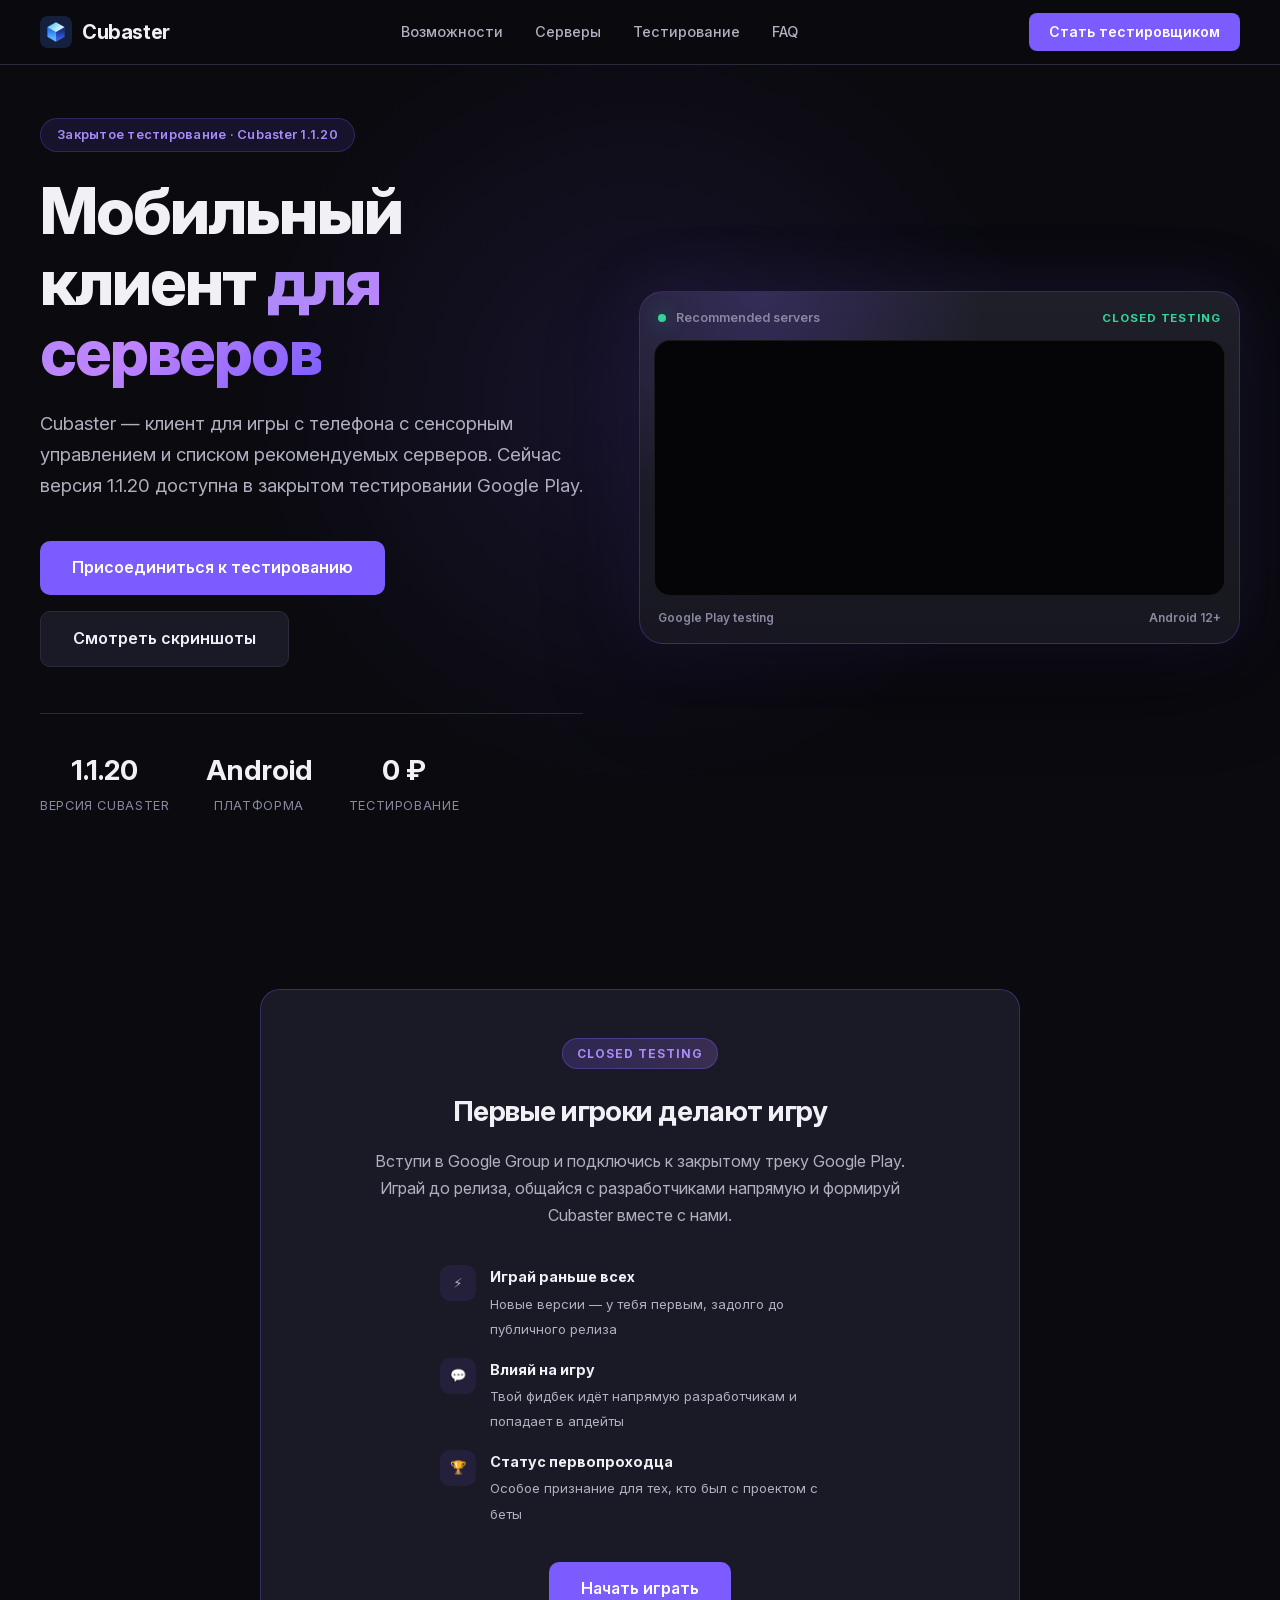
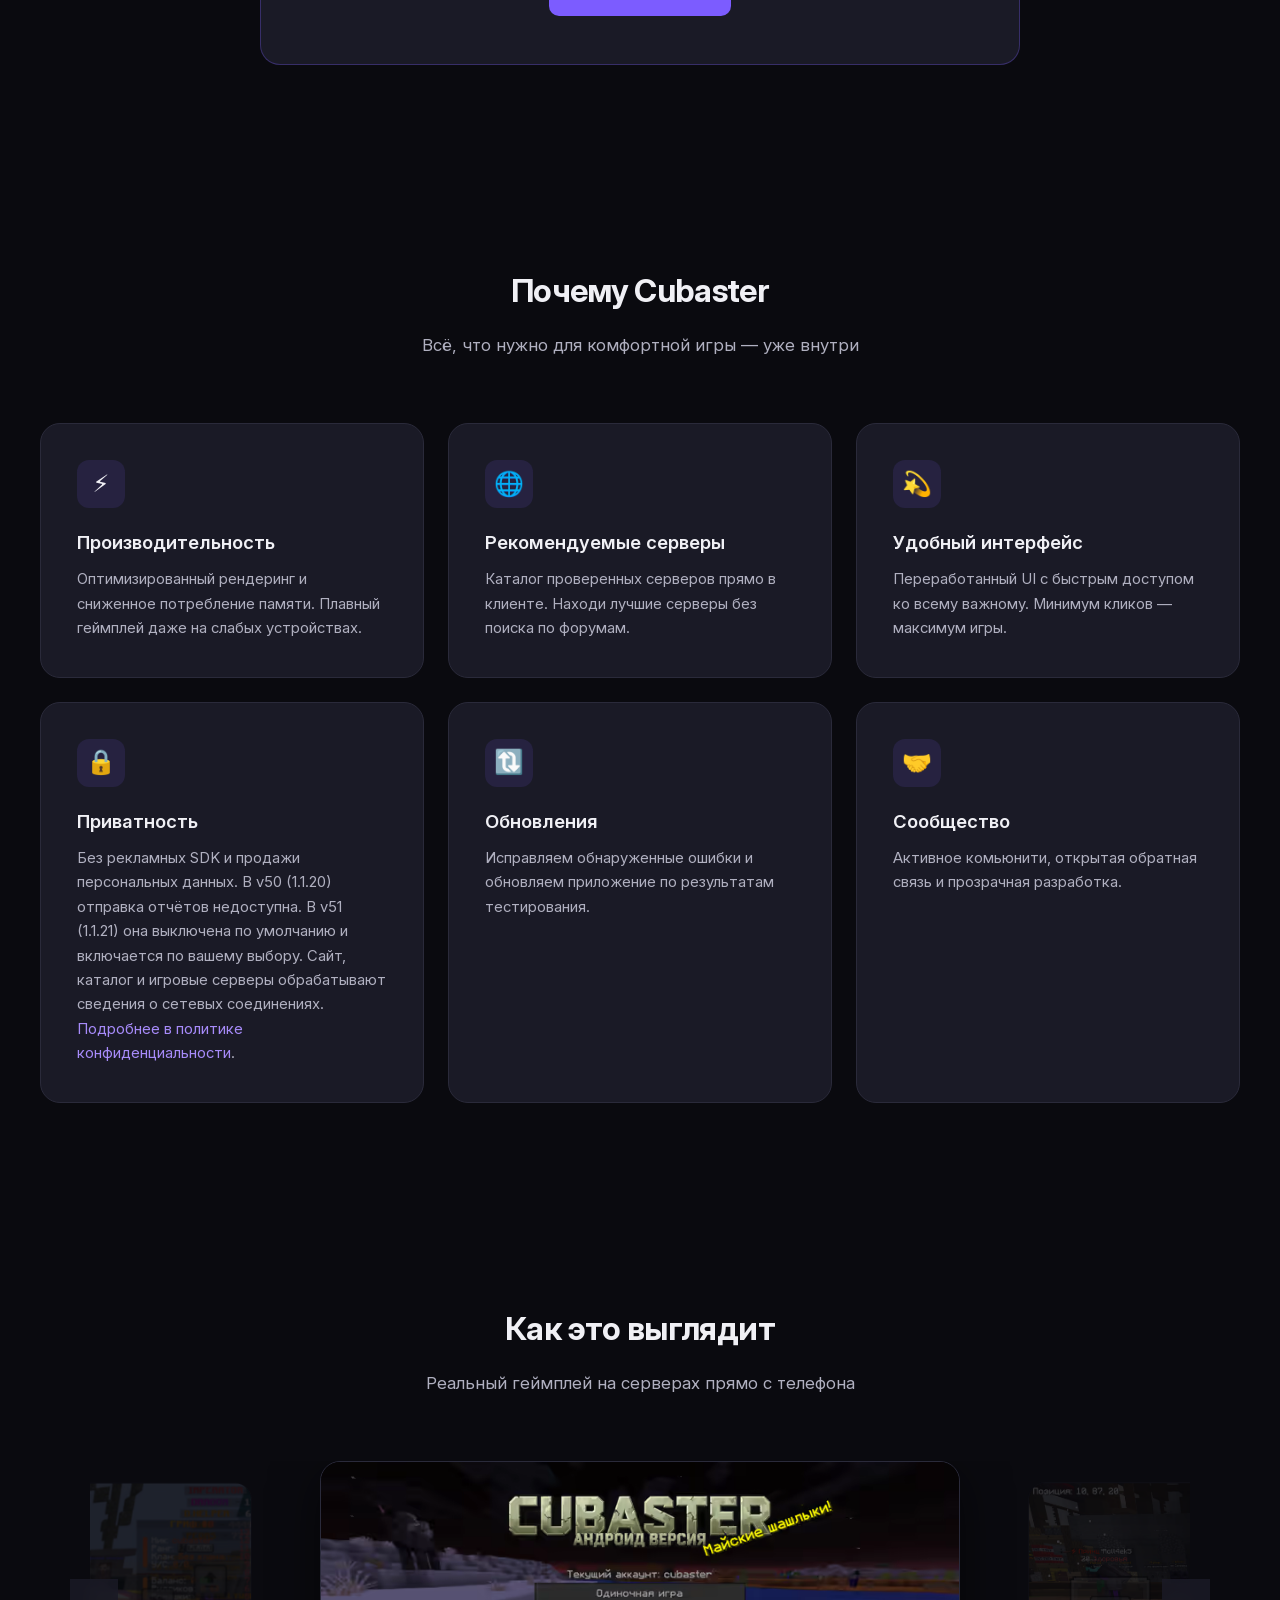
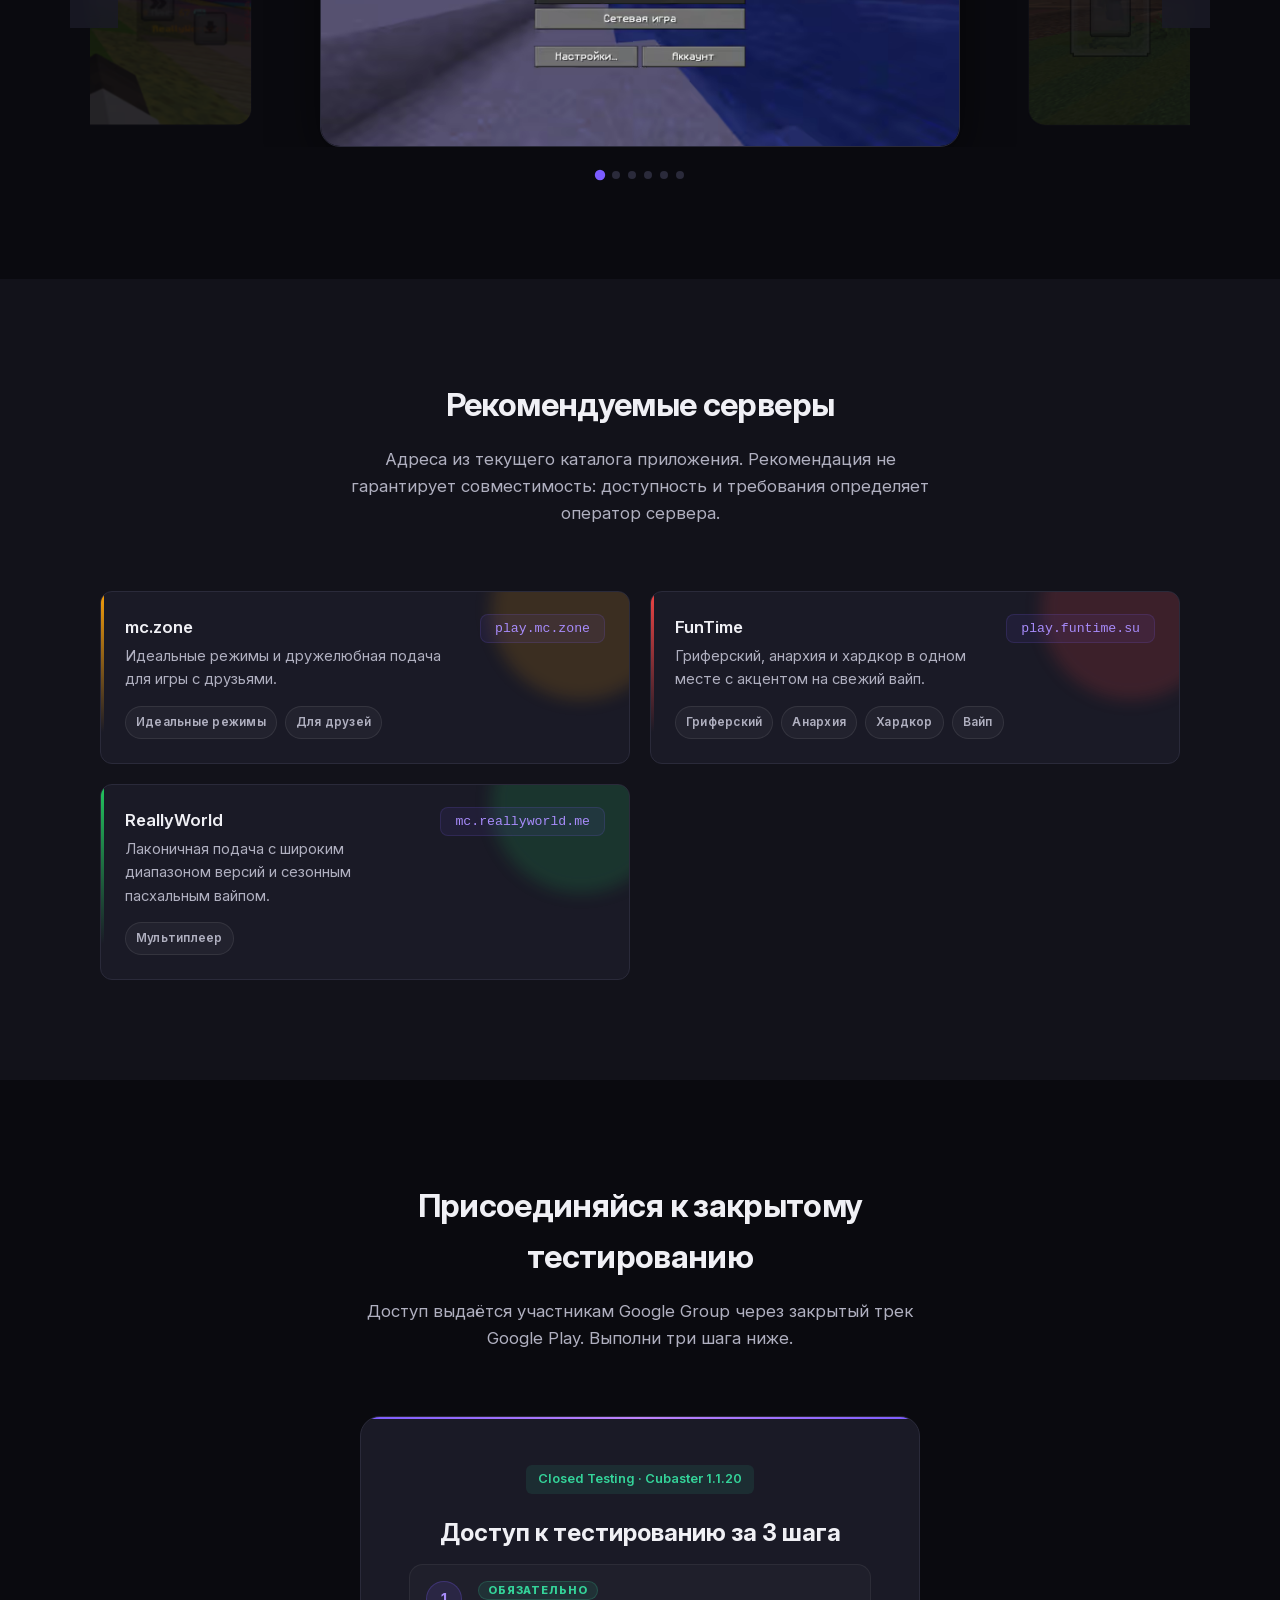
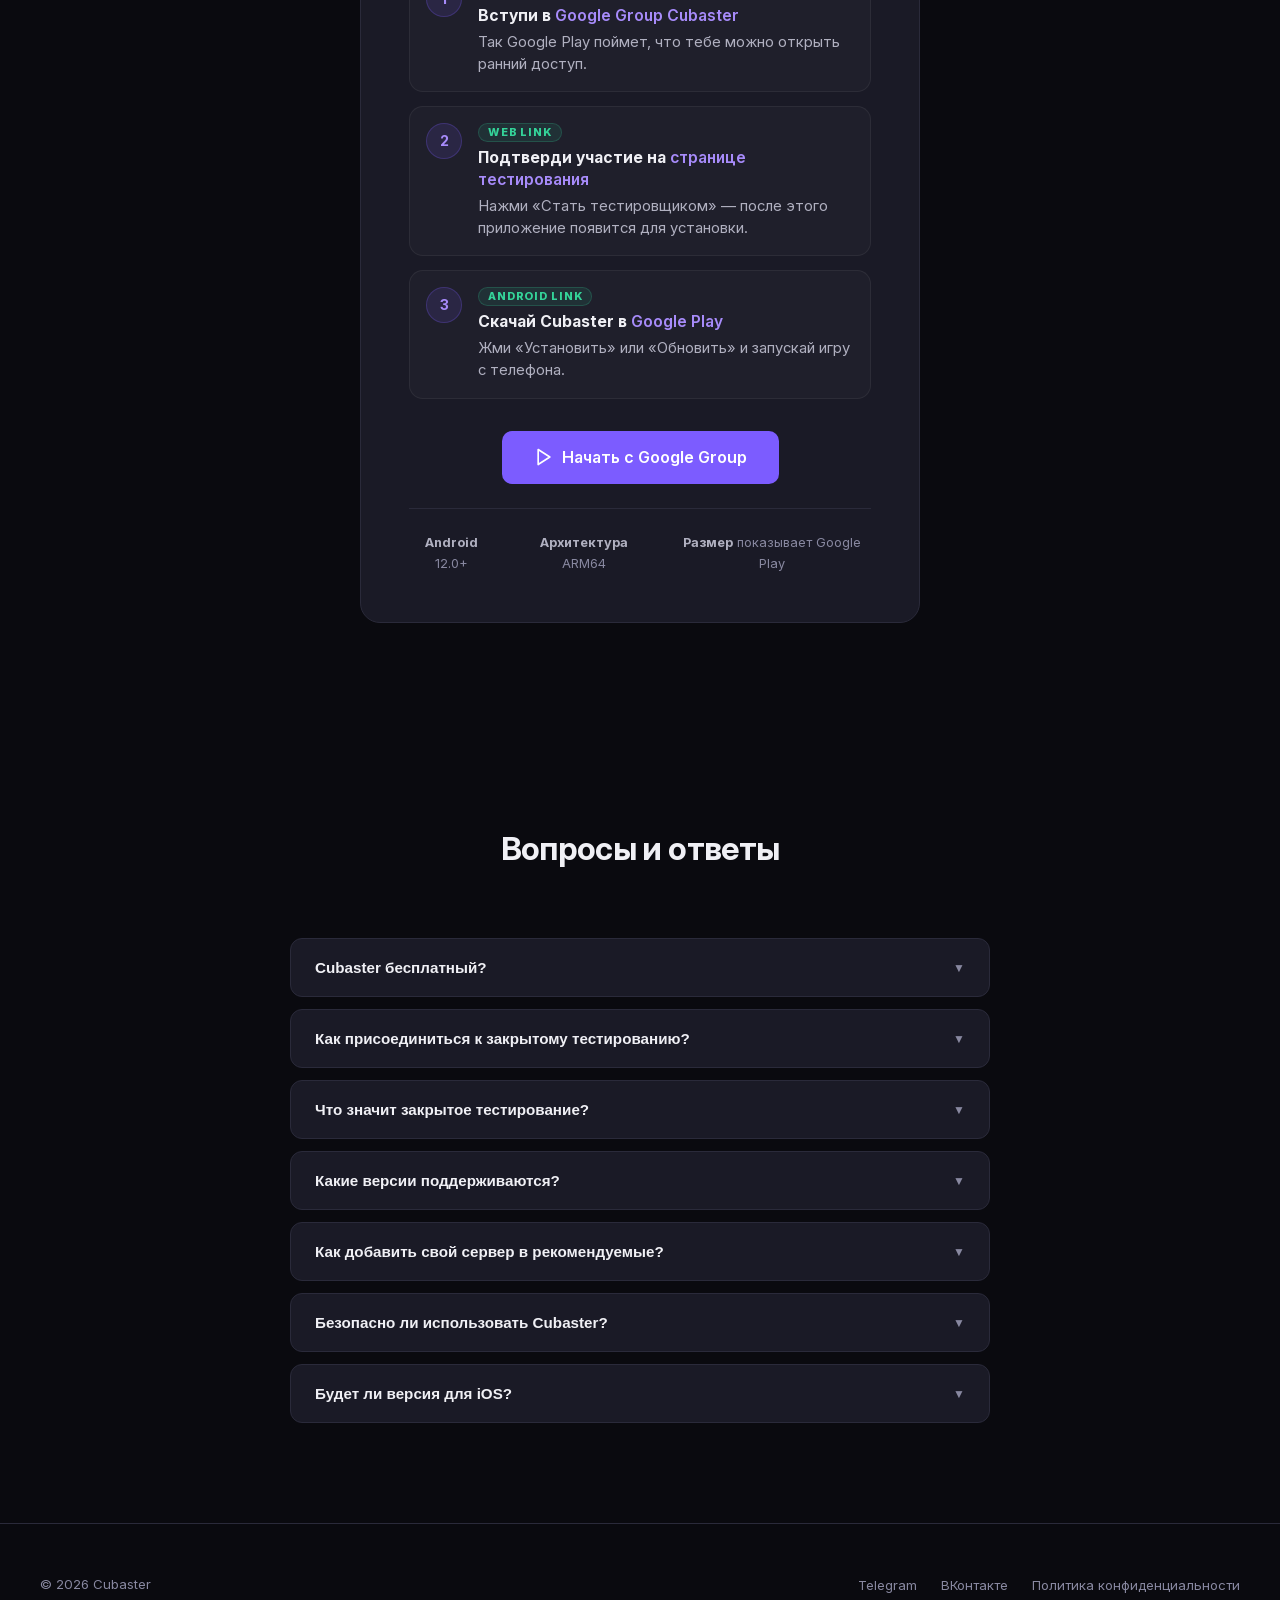
==== commit ab36bd7e: "Deploy site" ====
--- a/index.html
+++ b/index.html
@@ -155,7 +155,7 @@
         <div class="feature-card">
             <div class="feature-icon">&#128274;</div>
             <h3>Приватность</h3>
-            <p>Без рекламных SDK и продажи персональных данных. В тестовой версии 1.1.20 отчёты о сбоях остаются на устройстве: отправка недоступна. Сайт, каталог и игровые серверы обрабатывают сведения о сетевых соединениях. <a href="/privacy/ru">Подробнее в политике конфиденциальности</a>.</p>
+            <p>Без рекламных SDK и продажи персональных данных. В v50 (1.1.20) отправка отчётов недоступна. В v51 (1.1.21) она выключена по умолчанию и включается по вашему выбору. Сайт, каталог и игровые серверы обрабатывают сведения о сетевых соединениях. <a href="/privacy/ru">Подробнее в политике конфиденциальности</a>.</p>
         </div>
         <div class="feature-card">
             <div class="feature-icon">&#128259;</div>
@@ -429,7 +429,7 @@
                 <span class="faq-chevron" aria-hidden="true">&#9660;</span>
             </button>
             <div class="faq-answer">
-                <div class="faq-answer-inner">В Cubaster 1.1.20 нет рекламных SDK, а отправка отчётов о сбоях недоступна. Числовая диагностика может сохраняться локально; её очередь можно очистить в настройках. При использовании сетевых функций игровые серверы и хосты загрузок получают сведения о соединении и необходимые для игры данные. Состав сведений, сроки хранения и права пользователя описаны в <a href="/privacy/ru">политике конфиденциальности</a>.</div>
+                <div class="faq-answer-inner">В Cubaster нет рекламных SDK. В v50 отправка отчётов о сбоях недоступна; в v51 она выключена по умолчанию. После включения отправляются только последующие сбои, без чата, миров или постоянного ID установки. Выключение очищает очередь и прекращает дальнейшую отправку. При использовании сетевых функций игровые серверы и хосты загрузок получают сведения о соединении и необходимые для игры данные. Состав сведений, сроки хранения и права пользователя описаны в <a href="/privacy/ru">политике конфиденциальности</a>.</div>
             </div>
         </div>
         <div class="faq-item">
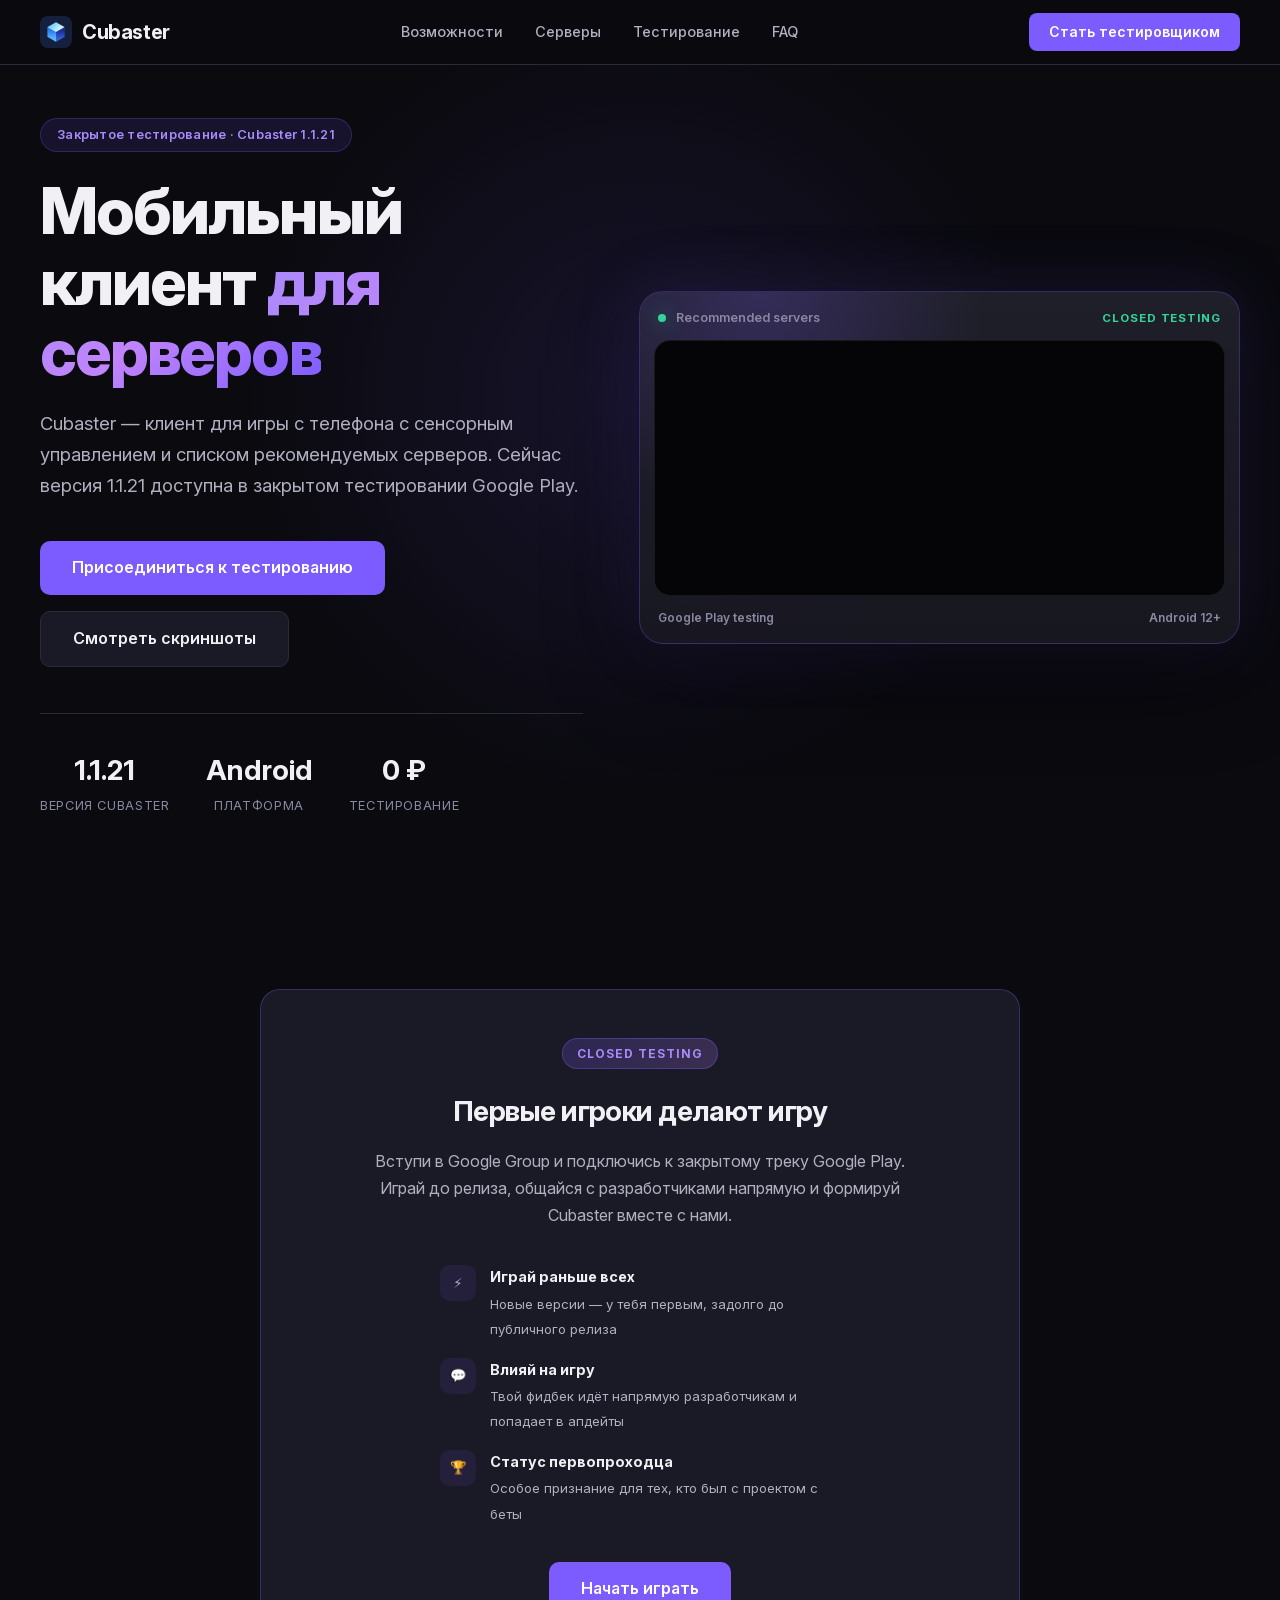
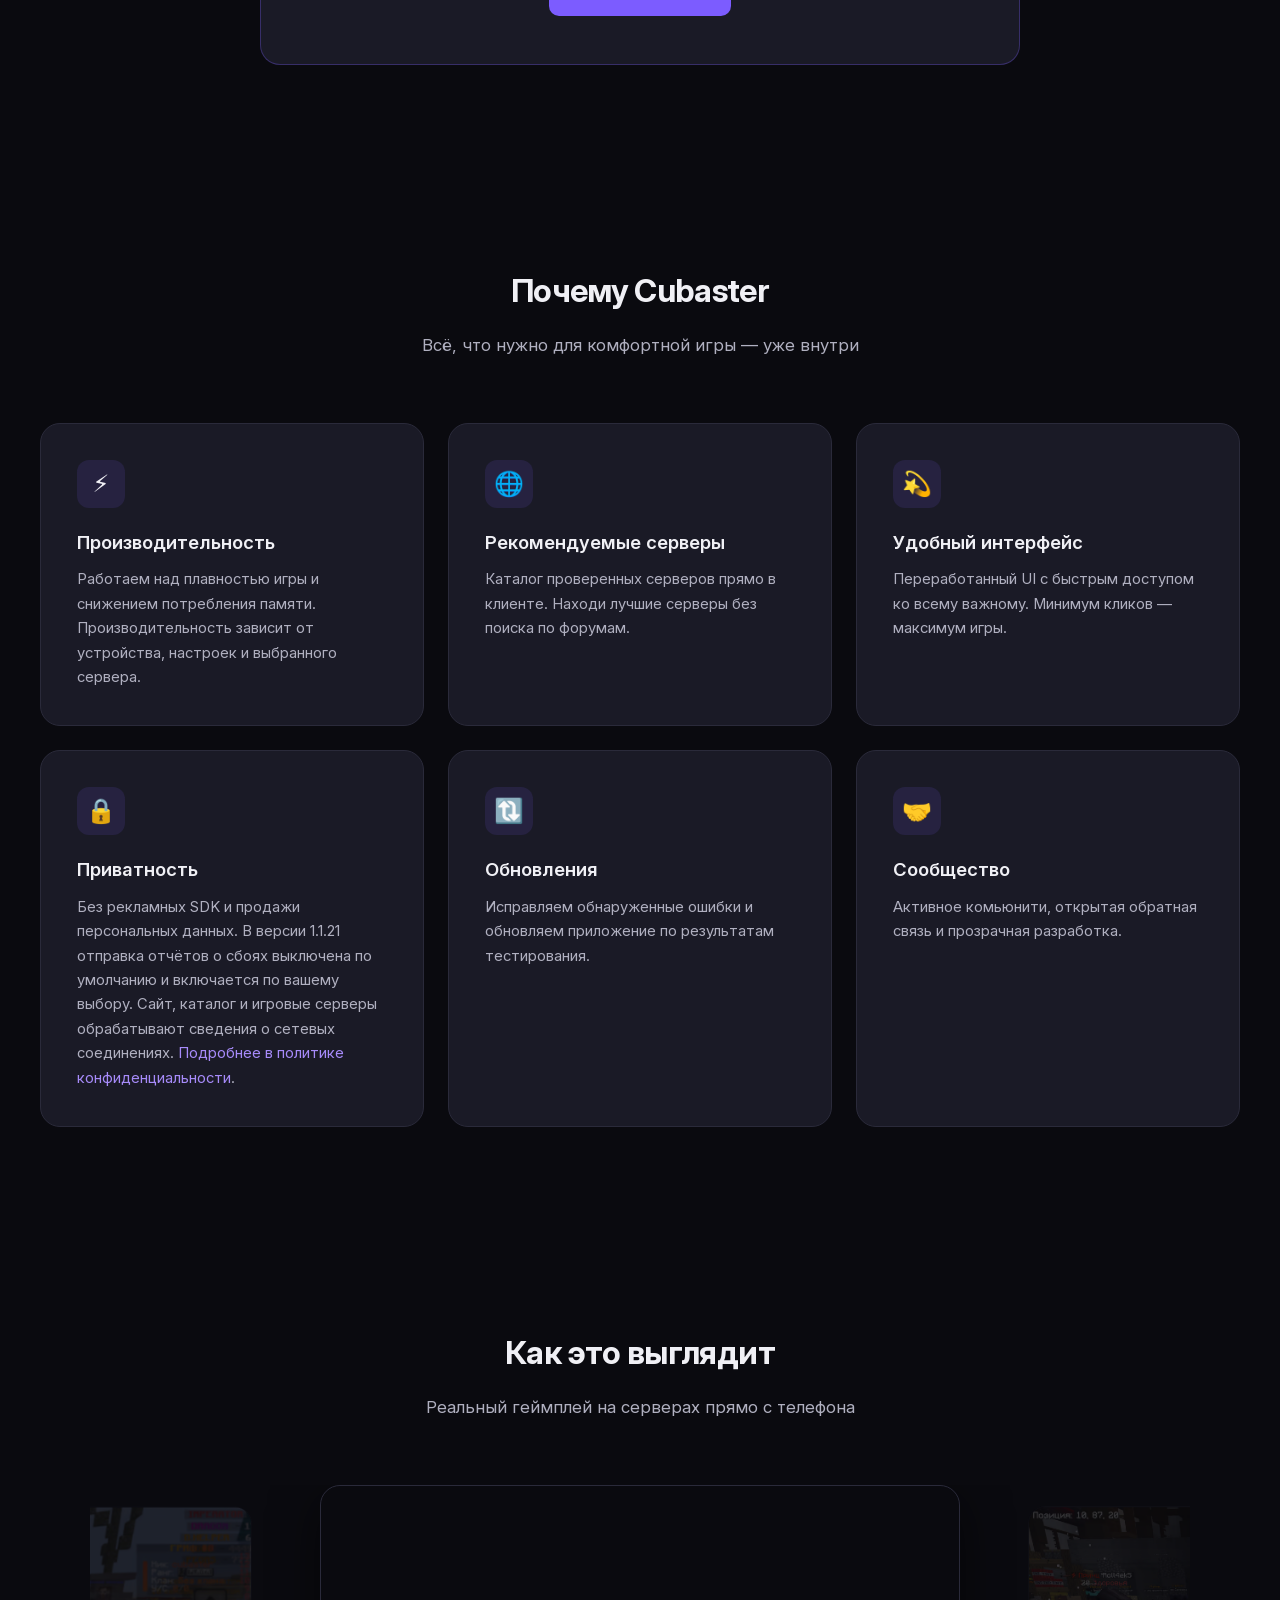
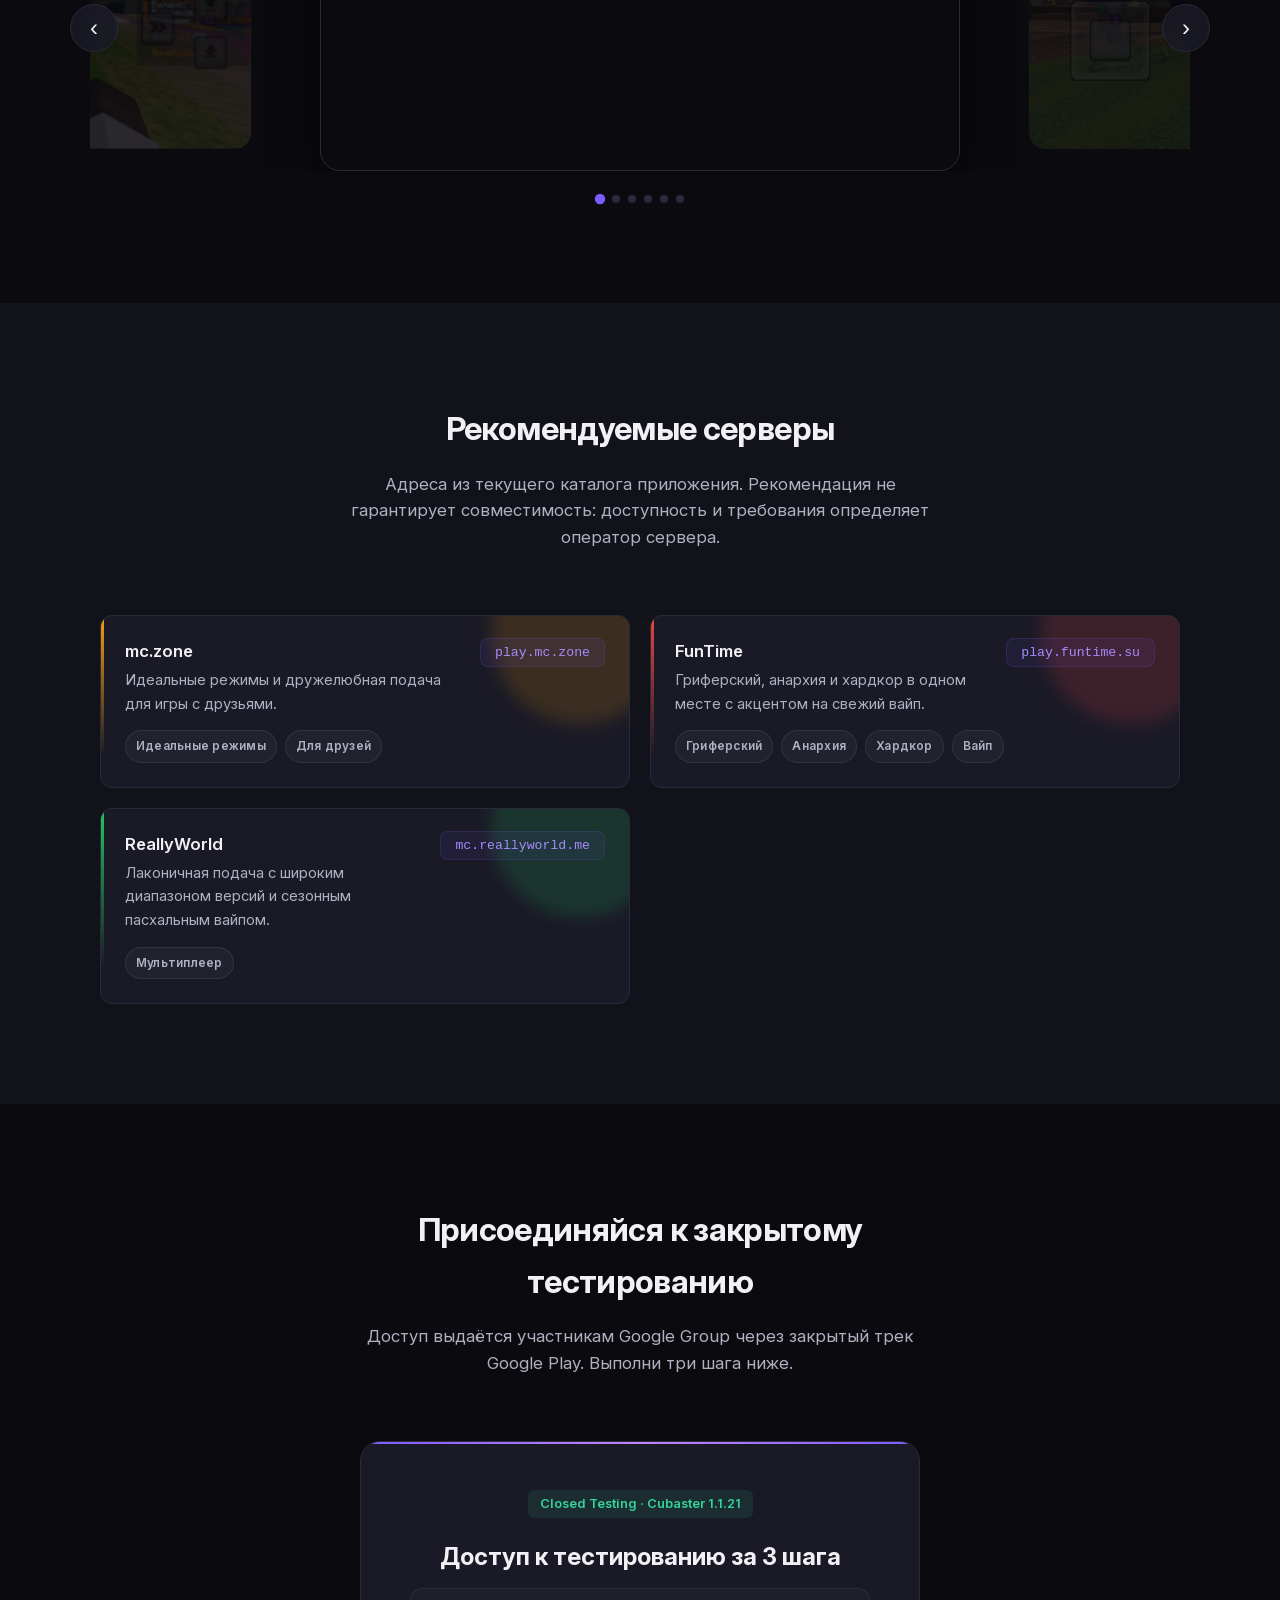
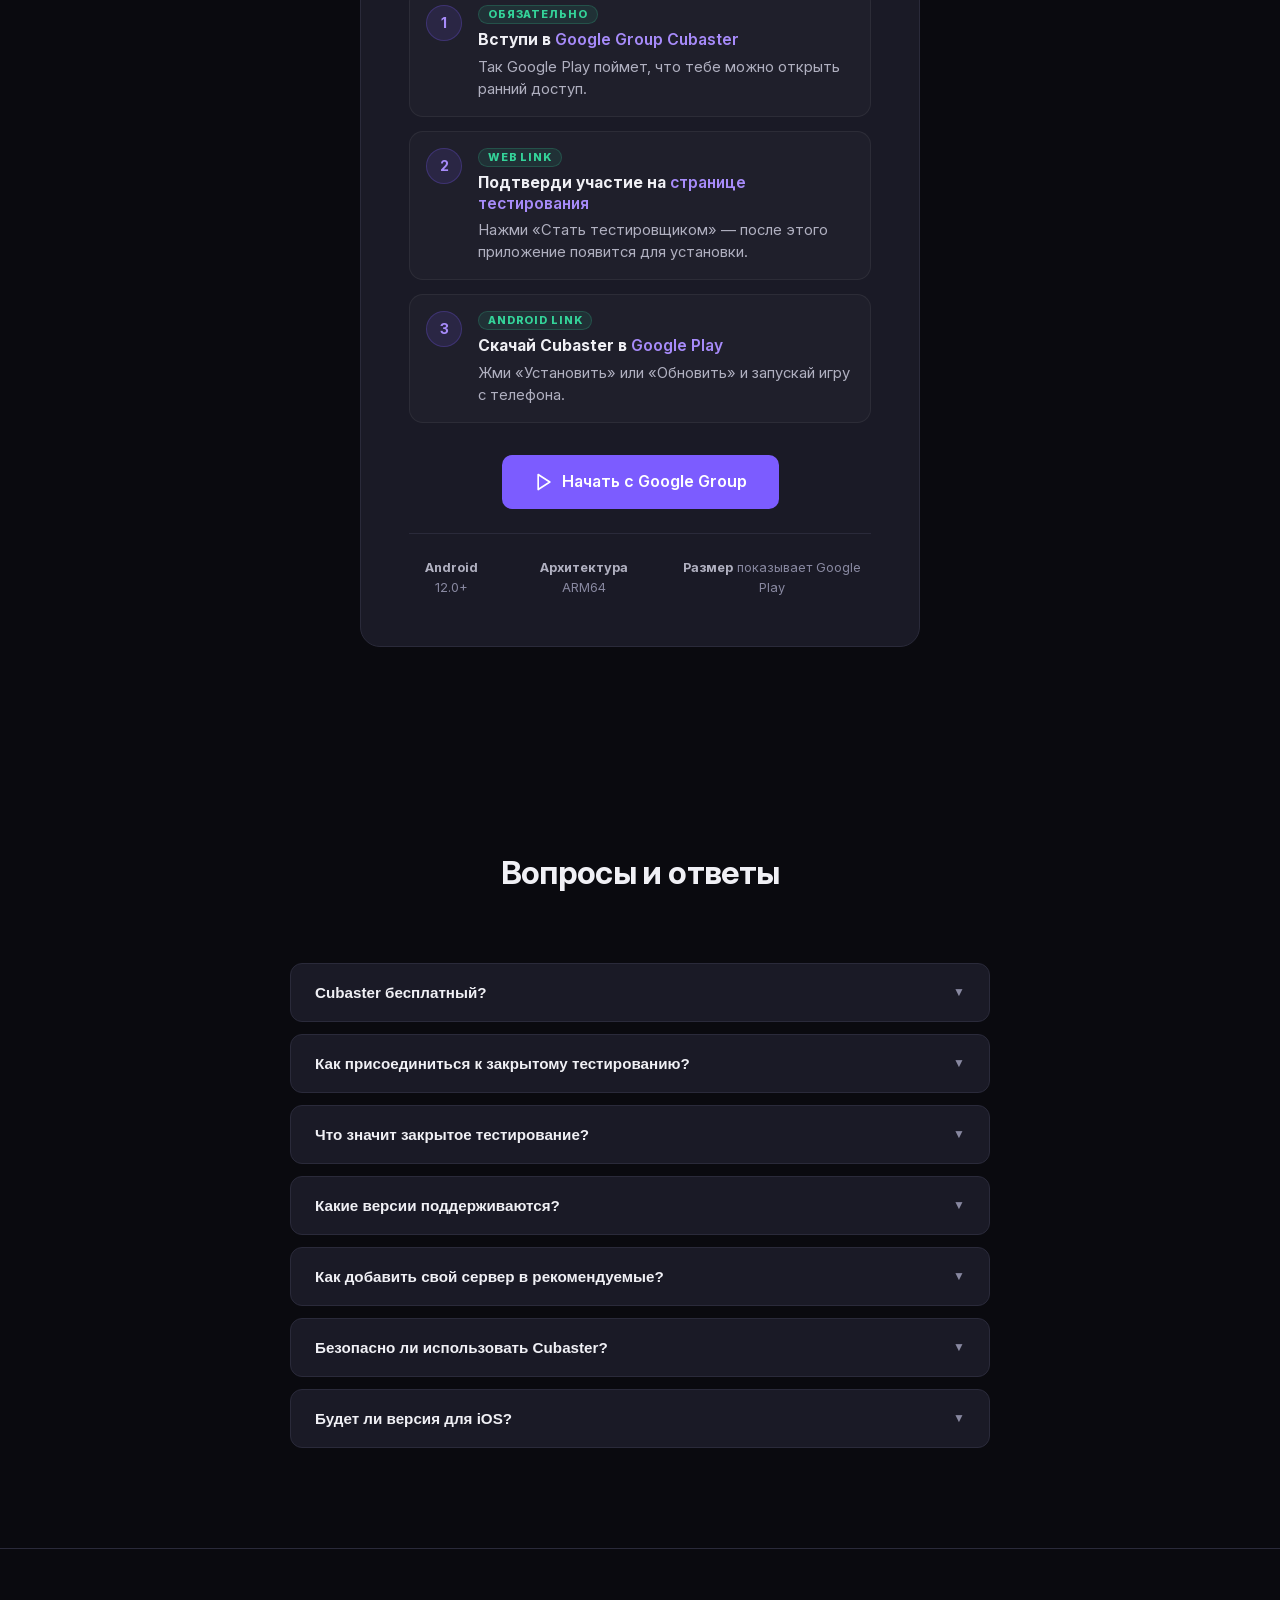
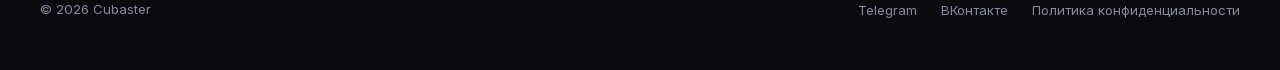
==== commit b93bdeec: "Publish v51 testing status and updated privacy notices" ====
--- a/index.html
+++ b/index.html
@@ -43,9 +43,9 @@
 <section class="hero">
     <div class="hero-inner">
         <div class="hero-content">
-            <div class="hero-badge">Закрытое тестирование &middot; Cubaster 1.1.20</div>
+            <div class="hero-badge">Закрытое тестирование &middot; Cubaster 1.1.21</div>
             <h1>Мобильный клиент <span class="gradient">для серверов</span></h1>
-            <p>Cubaster — клиент для игры с телефона с сенсорным управлением и списком рекомендуемых серверов. Сейчас версия 1.1.20 доступна в закрытом тестировании Google Play.</p>
+            <p>Cubaster — клиент для игры с телефона с сенсорным управлением и списком рекомендуемых серверов. Сейчас версия 1.1.21 доступна в закрытом тестировании Google Play.</p>
             <div class="hero-buttons">
                 <a href="#download" class="btn-primary">
                     Присоединиться к тестированию
@@ -54,7 +54,7 @@
             </div>
             <div class="hero-stats">
                 <div class="hero-stat">
-                    <div class="hero-stat-value">1.1.20</div>
+                    <div class="hero-stat-value">1.1.21</div>
                     <div class="hero-stat-label">Версия Cubaster</div>
                 </div>
                 <div class="hero-stat">
@@ -140,7 +140,7 @@
         <div class="feature-card">
             <div class="feature-icon">&#9889;</div>
             <h3>Производительность</h3>
-            <p>Оптимизированный рендеринг и сниженное потребление памяти. Плавный геймплей даже на слабых устройствах.</p>
+            <p>Работаем над плавностью игры и снижением потребления памяти. Производительность зависит от устройства, настроек и выбранного сервера.</p>
         </div>
         <div class="feature-card">
             <div class="feature-icon">&#127760;</div>
@@ -155,7 +155,7 @@
         <div class="feature-card">
             <div class="feature-icon">&#128274;</div>
             <h3>Приватность</h3>
-            <p>Без рекламных SDK и продажи персональных данных. В v50 (1.1.20) отправка отчётов недоступна. В v51 (1.1.21) она выключена по умолчанию и включается по вашему выбору. Сайт, каталог и игровые серверы обрабатывают сведения о сетевых соединениях. <a href="/privacy/ru">Подробнее в политике конфиденциальности</a>.</p>
+            <p>Без рекламных SDK и продажи персональных данных. В версии 1.1.21 отправка отчётов о сбоях выключена по умолчанию и включается по вашему выбору. Сайт, каталог и игровые серверы обрабатывают сведения о сетевых соединениях. <a href="/privacy/ru">Подробнее в политике конфиденциальности</a>.</p>
         </div>
         <div class="feature-card">
             <div class="feature-icon">&#128259;</div>
@@ -332,7 +332,7 @@
         <p>Доступ выдаётся участникам Google Group через закрытый трек Google Play. Выполни три шага ниже.</p>
     </div>
     <div class="download-card">
-        <div class="download-version">Closed Testing &middot; Cubaster 1.1.20</div>
+        <div class="download-version">Closed Testing &middot; Cubaster 1.1.21</div>
         <h3>Доступ к тестированию за 3 шага</h3>
         <div class="download-steps">
             <div class="download-step">
@@ -411,7 +411,7 @@
                 <span class="faq-chevron" aria-hidden="true">&#9660;</span>
             </button>
             <div class="faq-answer">
-                <div class="faq-answer-inner">Совместимость зависит от конкретного сервера и его настроек. Номер Cubaster 1.1.20 обозначает версию приложения, а не диапазон поддерживаемых серверов. Во время тестирования доступность подключения может меняться.</div>
+                <div class="faq-answer-inner">Совместимость зависит от конкретного сервера и его настроек. Номер Cubaster 1.1.21 обозначает версию приложения, а не диапазон поддерживаемых серверов. Во время тестирования доступность подключения может меняться.</div>
             </div>
         </div>
         <div class="faq-item">
@@ -429,7 +429,7 @@
                 <span class="faq-chevron" aria-hidden="true">&#9660;</span>
             </button>
             <div class="faq-answer">
-                <div class="faq-answer-inner">В Cubaster нет рекламных SDK. В v50 отправка отчётов о сбоях недоступна; в v51 она выключена по умолчанию. После включения отправляются только последующие сбои, без чата, миров или постоянного ID установки. Выключение очищает очередь и прекращает дальнейшую отправку. При использовании сетевых функций игровые серверы и хосты загрузок получают сведения о соединении и необходимые для игры данные. Состав сведений, сроки хранения и права пользователя описаны в <a href="/privacy/ru">политике конфиденциальности</a>.</div>
+                <div class="faq-answer-inner">В Cubaster нет рекламных SDK. Отправка отчётов о сбоях выключена по умолчанию. После включения отправляются только последующие сбои, без чата, миров или постоянного ID установки. Выключение очищает очередь и прекращает дальнейшую отправку. При использовании сетевых функций игровые серверы и хосты загрузок получают сведения о соединении и необходимые для игры данные. Состав сведений, сроки хранения и права пользователя описаны в <a href="/privacy/ru">политике конфиденциальности</a>.</div>
             </div>
         </div>
         <div class="faq-item">
--- a/css/style.css
+++ b/css/style.css
@@ -1107,10 +1107,11 @@
     margin: 0 auto;
     color: var(--text-secondary);
     line-height: 1.7;
+    overflow-wrap: anywhere;
 }
 
 .legal-inner h1 {
-    font-size: 2rem;
+    font-size: clamp(1.5rem, 5vw, 2rem);
     font-weight: 700;
     color: var(--text-primary);
     letter-spacing: -0.02em;
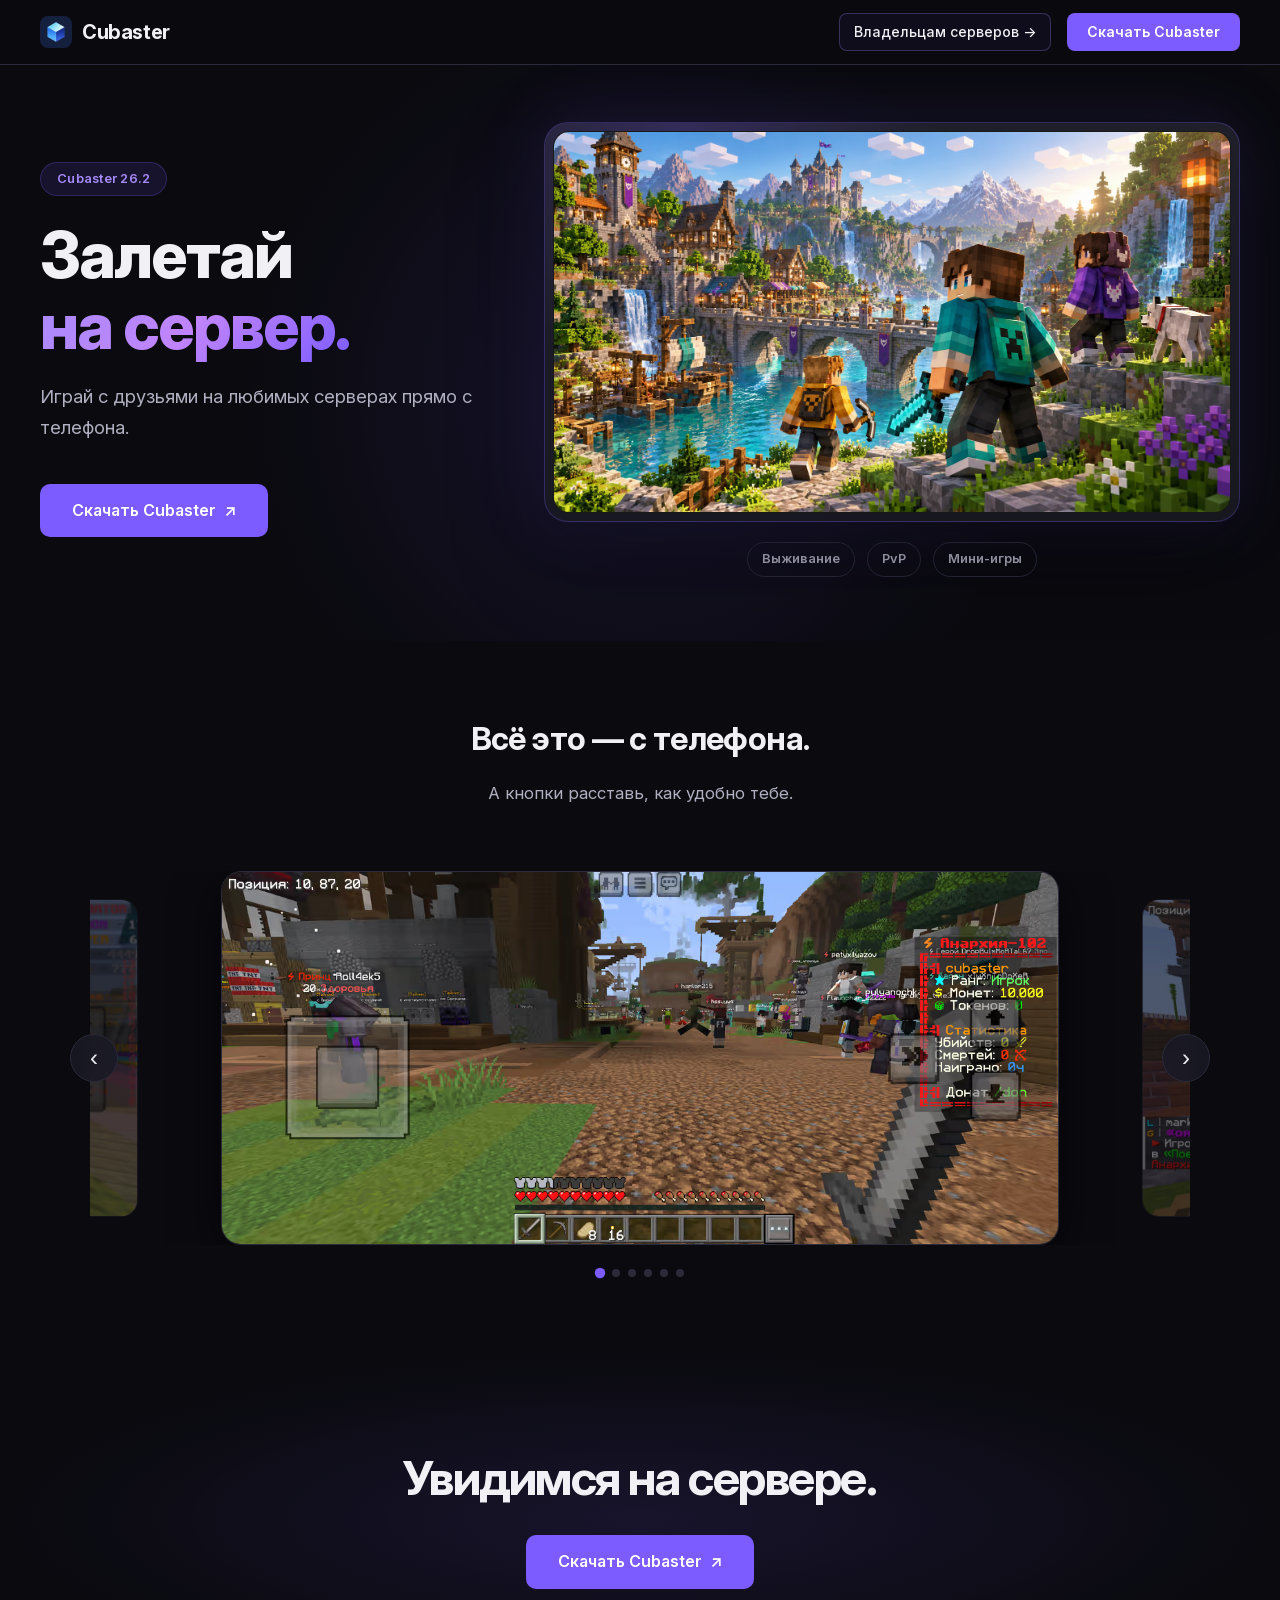
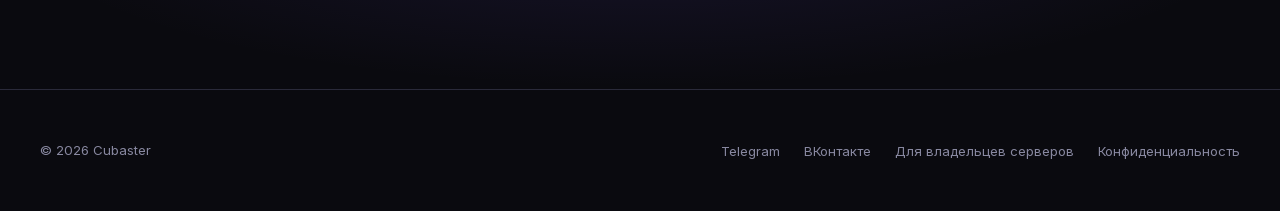
==== commit 206d7c13: "Publish Cubaster 26.2 website Built from emil-x/cubaster-site source dd40b78758edae443951abcac2d7570" ====
--- a/index.html
+++ b/index.html
@@ -3,17 +3,17 @@
 <head>
     <meta charset="UTF-8">
     <meta name="viewport" content="width=device-width, initial-scale=1.0">
-    <title>Cubaster — мобильный клиент для блочных серверов</title>
-    <meta name="description" content="Cubaster — быстрый, удобный и бесплатный мобильный клиент с рекомендуемыми серверами, улучшенным интерфейсом и оптимизацией производительности.">
+    <title>Cubaster 26.2 — играй на серверах с телефона</title>
+    <meta name="description" content="Залетай на любимые серверы с телефона. Выживание, PvP и мини-игры с друзьями — в Cubaster 26.2.">
     <meta name="theme-color" content="#7c5cff">
-    <meta property="og:title" content="Cubaster — мобильный клиент для блочных серверов">
-    <meta property="og:description" content="Быстрый, удобный и бесплатный мобильный клиент.">
+    <meta property="og:title" content="Cubaster 26.2 — залетай на сервер">
+    <meta property="og:description" content="Твои друзья. Твои серверы. Прямо с телефона.">
     <meta property="og:type" content="website">
     <meta property="og:url" content="https://cubaster.com">
     <meta property="og:image" content="https://cubaster.com/img/icon.png">
     <meta name="twitter:card" content="summary">
-    <meta name="twitter:title" content="Cubaster — мобильный клиент для блочных серверов">
-    <meta name="twitter:description" content="Быстрый, удобный и бесплатный мобильный клиент.">
+    <meta name="twitter:title" content="Cubaster 26.2 — залетай на сервер">
+    <meta name="twitter:description" content="Твои друзья. Твои серверы. Прямо с телефона.">
     <meta name="twitter:image" content="https://cubaster.com/img/icon.png">
     <link rel="canonical" href="https://cubaster.com/">
     <link rel="icon" type="image/png" sizes="192x192" href="img/favicon.png">
@@ -23,172 +23,99 @@
     <script src="js/main.js" defer></script>
 </head>
 <body>
-
-<!-- NAV -->
-<nav class="nav">
+<nav class="nav nav-with-owner">
     <div class="nav-inner">
         <a href="/" class="nav-logo"><img src="img/icon.png" alt="" class="nav-icon" width="32" height="32">Cubaster</a>
-        <ul class="nav-links" id="navLinks">
-            <li><a href="#features">Возможности</a></li>
-            <li><a href="#servers">Серверы</a></li>
-            <li><a href="#download">Тестирование</a></li>
-            <li><a href="#faq">FAQ</a></li>
-        </ul>
-        <a href="#download" class="nav-cta">Стать тестировщиком</a>
-        <button class="mobile-menu-btn" id="menuBtn" aria-label="Меню" aria-expanded="false" aria-controls="navLinks">&#9776;</button>
+        <div class="nav-actions">
+            <a href="/servers" class="nav-owner-link">Владельцам серверов <span aria-hidden="true">&#8594;</span></a>
+            <a href="https://play.google.com/store/apps/details?id=com.cubaster" class="nav-cta" target="_blank" rel="noopener">Скачать Cubaster</a>
+        </div>
     </div>
 </nav>
 
-<!-- HERO -->
-<section class="hero">
-    <div class="hero-inner">
-        <div class="hero-content">
-            <div class="hero-badge">Закрытое тестирование &middot; Cubaster 1.1.21</div>
-            <h1>Мобильный клиент <span class="gradient">для серверов</span></h1>
-            <p>Cubaster — клиент для игры с телефона с сенсорным управлением и списком рекомендуемых серверов. Сейчас версия 1.1.21 доступна в закрытом тестировании Google Play.</p>
-            <div class="hero-buttons">
-                <a href="#download" class="btn-primary">
-                    Присоединиться к тестированию
-                </a>
-                <a href="#screenshots" class="btn-secondary">Смотреть скриншоты</a>
+<main>
+    <section class="hero">
+        <div class="hero-inner">
+            <div class="hero-content">
+                <div class="hero-badge">Cubaster 26.2</div>
+                <h1>Залетай<br><span class="gradient">на сервер.</span></h1>
+                <p>Играй с друзьями на любимых серверах прямо с телефона.</p>
+                <div class="hero-buttons">
+                    <a href="https://play.google.com/store/apps/details?id=com.cubaster" class="btn-primary" target="_blank" rel="noopener">Скачать Cubaster <span aria-hidden="true">&#8599;</span></a>
+                </div>
             </div>
-            <div class="hero-stats">
-                <div class="hero-stat">
-                    <div class="hero-stat-value">1.1.21</div>
-                    <div class="hero-stat-label">Версия Cubaster</div>
+            <div class="hero-visual">
+                <div class="hero-preview-card">
+                    <picture class="hero-preview-picture">
+                        <source srcset="img/cubaster-hero-v1-720.avif 720w, img/cubaster-hero-v1.avif 1672w" sizes="(max-width: 768px) 94vw, 60vw" type="image/avif">
+                        <source srcset="img/cubaster-hero-v1-720.webp 720w, img/cubaster-hero-v1.webp 1672w" sizes="(max-width: 768px) 94vw, 60vw" type="image/webp">
+                        <img src="img/cubaster-hero-v1.png" alt="Промо-иллюстрация Cubaster: друзья в блочном мире" width="1672" height="941" decoding="async" fetchpriority="high">
+                    </picture>
                 </div>
-                <div class="hero-stat">
-                    <div class="hero-stat-value">Android</div>
-                    <div class="hero-stat-label">Платформа</div>
-                </div>
-                <div class="hero-stat">
-                    <div class="hero-stat-value">0 &#8381;</div>
-                    <div class="hero-stat-label">Тестирование</div>
+                <div class="game-modes" aria-label="Игровые режимы">
+                    <span>Выживание</span><span>PvP</span><span>Мини-игры</span>
                 </div>
             </div>
         </div>
-        <div class="hero-visual" aria-label="Скриншот Cubaster">
-            <div class="hero-preview-card">
-                <div class="hero-preview-top">
-                    <span class="hero-preview-dot"></span>
-                    <span>Recommended servers</span>
-                    <strong>Closed Testing</strong>
+    </section>
+
+    <section class="section" id="screenshots">
+        <div class="section-header">
+            <h2>Всё это — с телефона.</h2>
+            <p>А кнопки расставь, как удобно тебе.</p>
+        </div>
+        <div class="carousel-wrap" role="region" aria-label="Скриншоты Cubaster" aria-roledescription="карусель">
+            <button class="carousel-arrow carousel-prev" id="carouselPrev" type="button" aria-label="Предыдущий скриншот">&#8249;</button>
+            <div class="carousel-viewport" id="carouselViewport">
+                <div class="carousel-track" id="carouselTrack">
+                <div class="carousel-slide">
+                    <picture class="screenshot-picture">
+                        <source
+                            srcset="img/Screenshot_1-720.avif 720w, img/Screenshot_1.avif 1212w"
+                            sizes="(max-width: 768px) 94vw, (max-width: 1200px) 78vw, 858px"
+                            type="image/avif">
+                        <source
+                            srcset="img/Screenshot_1-720.webp 720w, img/Screenshot_1.webp 1212w"
+                            sizes="(max-width: 768px) 94vw, (max-width: 1200px) 78vw, 858px"
+                            type="image/webp">
+                        <img src="img/Screenshot_1.png" alt="Геймплей на сервере" class="screenshot" width="1212" height="540" loading="lazy" decoding="async">
+                    </picture>
                 </div>
-                <picture class="hero-preview-picture">
-                    <source
-                        srcset="img/Screenshot_5-720.avif 720w, img/Screenshot_5.avif 1212w"
-                        sizes="(max-width: 768px) 90vw, 520px"
-                        type="image/avif">
-                    <source
-                        srcset="img/Screenshot_5-720.webp 720w, img/Screenshot_5.webp 1212w"
-                        sizes="(max-width: 768px) 90vw, 520px"
-                        type="image/webp">
-                    <img src="img/Screenshot_5.png" alt="Главный экран Cubaster с рекомендуемыми серверами" width="1212" height="540" decoding="async" fetchpriority="high">
-                </picture>
-                <div class="hero-preview-footer">
-                    <span>Google Play testing</span>
-                    <span>Android 12+</span>
+                <div class="carousel-slide">
+                    <picture class="screenshot-picture">
+                        <source
+                            srcset="img/Screenshot_6-720.avif 720w, img/Screenshot_6.avif 1212w"
+                            sizes="(max-width: 768px) 94vw, (max-width: 1200px) 78vw, 858px"
+                            type="image/avif">
+                        <source
+                            srcset="img/Screenshot_6-720.webp 720w, img/Screenshot_6.webp 1212w"
+                            sizes="(max-width: 768px) 94vw, (max-width: 1200px) 78vw, 858px"
+                            type="image/webp">
+                        <img src="img/Screenshot_6.png" alt="PvP на сервере" class="screenshot" width="1212" height="540" loading="lazy" decoding="async">
+                    </picture>
                 </div>
-            </div>
-        </div>
-    </div>
-</section>
-
-<!-- EARLY ACCESS -->
-<section class="section early-access-section">
-    <div class="early-access-card">
-        <div class="ea-glow"></div>
-        <div class="ea-content">
-            <div class="ea-label">Closed Testing</div>
-            <h2>Первые игроки делают игру</h2>
-            <p>Вступи в Google Group и подключись к закрытому треку Google Play. Играй до релиза, общайся с разработчиками напрямую и формируй Cubaster вместе с нами.</p>
-            <div class="ea-perks">
-                <div class="ea-perk">
-                    <span class="ea-perk-icon">&#9889;</span>
-                    <div>
-                        <strong>Играй раньше всех</strong>
-                        <span>Новые версии — у тебя первым, задолго до публичного релиза</span>
-                    </div>
+                <div class="carousel-slide">
+                    <picture class="screenshot-picture">
+                        <source
+                            srcset="img/Screenshot_3-720.avif 720w, img/Screenshot_3.avif 1212w"
+                            sizes="(max-width: 768px) 94vw, (max-width: 1200px) 78vw, 858px"
+                            type="image/avif">
+                        <source
+                            srcset="img/Screenshot_3-720.webp 720w, img/Screenshot_3.webp 1212w"
+                            sizes="(max-width: 768px) 94vw, (max-width: 1200px) 78vw, 858px"
+                            type="image/webp">
+                        <img src="img/Screenshot_3.png" alt="Мини-игры" class="screenshot" width="1212" height="540" loading="lazy" decoding="async">
+                    </picture>
                 </div>
-                <div class="ea-perk">
-                    <span class="ea-perk-icon">&#128172;</span>
-                    <div>
-                        <strong>Влияй на игру</strong>
-                        <span>Твой фидбек идёт напрямую разработчикам и попадает в апдейты</span>
-                    </div>
-                </div>
-                <div class="ea-perk">
-                    <span class="ea-perk-icon">&#127942;</span>
-                    <div>
-                        <strong>Статус первопроходца</strong>
-                        <span>Особое признание для тех, кто был с проектом с беты</span>
-                    </div>
-                </div>
-            </div>
-            <a href="#download" class="btn-primary">Начать играть</a>
-        </div>
-    </div>
-</section>
-
-<!-- FEATURES -->
-<section class="section" id="features">
-    <div class="section-header">
-        <h2>Почему Cubaster</h2>
-        <p>Всё, что нужно для комфортной игры — уже внутри</p>
-    </div>
-    <div class="features-grid">
-        <div class="feature-card">
-            <div class="feature-icon">&#9889;</div>
-            <h3>Производительность</h3>
-            <p>Работаем над плавностью игры и снижением потребления памяти. Производительность зависит от устройства, настроек и выбранного сервера.</p>
-        </div>
-        <div class="feature-card">
-            <div class="feature-icon">&#127760;</div>
-            <h3>Рекомендуемые серверы</h3>
-            <p>Каталог проверенных серверов прямо в клиенте. Находи лучшие серверы без поиска по форумам.</p>
-        </div>
-        <div class="feature-card">
-            <div class="feature-icon">&#128171;</div>
-            <h3>Удобный интерфейс</h3>
-            <p>Переработанный UI с быстрым доступом ко всему важному. Минимум кликов — максимум игры.</p>
-        </div>
-        <div class="feature-card">
-            <div class="feature-icon">&#128274;</div>
-            <h3>Приватность</h3>
-            <p>Без рекламных SDK и продажи персональных данных. В версии 1.1.21 отправка отчётов о сбоях выключена по умолчанию и включается по вашему выбору. Сайт, каталог и игровые серверы обрабатывают сведения о сетевых соединениях. <a href="/privacy/ru">Подробнее в политике конфиденциальности</a>.</p>
-        </div>
-        <div class="feature-card">
-            <div class="feature-icon">&#128259;</div>
-            <h3>Обновления</h3>
-            <p>Исправляем обнаруженные ошибки и обновляем приложение по результатам тестирования.</p>
-        </div>
-        <div class="feature-card">
-            <div class="feature-icon">&#129309;</div>
-            <h3>Сообщество</h3>
-            <p>Активное комьюнити, открытая обратная связь и прозрачная разработка.</p>
-        </div>
-    </div>
-</section>
-
-<!-- SCREENSHOTS -->
-<section class="section" id="screenshots">
-    <div class="section-header">
-        <h2>Как это выглядит</h2>
-        <p>Реальный геймплей на серверах прямо с телефона</p>
-    </div>
-    <div class="carousel-wrap" role="region" aria-label="Скриншоты Cubaster" aria-roledescription="карусель">
-        <button class="carousel-arrow carousel-prev" id="carouselPrev" type="button" aria-label="Предыдущий скриншот">&#8249;</button>
-        <div class="carousel-viewport" id="carouselViewport">
-            <div class="carousel-track" id="carouselTrack" aria-live="polite">
                 <div class="carousel-slide">
                     <picture class="screenshot-picture">
                         <source
                             srcset="img/Screenshot_5-720.avif 720w, img/Screenshot_5.avif 1212w"
-                            sizes="(max-width: 768px) 75vw, 60vw"
+                            sizes="(max-width: 768px) 94vw, (max-width: 1200px) 78vw, 858px"
                             type="image/avif">
                         <source
                             srcset="img/Screenshot_5-720.webp 720w, img/Screenshot_5.webp 1212w"
-                            sizes="(max-width: 768px) 75vw, 60vw"
+                            sizes="(max-width: 768px) 94vw, (max-width: 1200px) 78vw, 858px"
                             type="image/webp">
                         <img src="img/Screenshot_5.png" alt="Главное меню Cubaster" class="screenshot" width="1212" height="540" loading="lazy" decoding="async">
                     </picture>
@@ -196,51 +123,12 @@
                 <div class="carousel-slide">
                     <picture class="screenshot-picture">
                         <source
-                            srcset="img/Screenshot_1-720.avif 720w, img/Screenshot_1.avif 1212w"
-                            sizes="(max-width: 768px) 75vw, 60vw"
-                            type="image/avif">
-                        <source
-                            srcset="img/Screenshot_1-720.webp 720w, img/Screenshot_1.webp 1212w"
-                            sizes="(max-width: 768px) 75vw, 60vw"
-                            type="image/webp">
-                        <img src="img/Screenshot_1.png" alt="Геймплей на сервере" class="screenshot" width="1212" height="540" loading="lazy" decoding="async">
-                    </picture>
-                </div>
-                <div class="carousel-slide">
-                    <picture class="screenshot-picture">
-                        <source
-                            srcset="img/Screenshot_3-720.avif 720w, img/Screenshot_3.avif 1212w"
-                            sizes="(max-width: 768px) 75vw, 60vw"
-                            type="image/avif">
-                        <source
-                            srcset="img/Screenshot_3-720.webp 720w, img/Screenshot_3.webp 1212w"
-                            sizes="(max-width: 768px) 75vw, 60vw"
-                            type="image/webp">
-                        <img src="img/Screenshot_3.png" alt="Мини-игры" class="screenshot" width="1212" height="540" loading="lazy" decoding="async">
-                    </picture>
-                </div>
-                <div class="carousel-slide">
-                    <picture class="screenshot-picture">
-                        <source
-                            srcset="img/Screenshot_6-720.avif 720w, img/Screenshot_6.avif 1212w"
-                            sizes="(max-width: 768px) 75vw, 60vw"
-                            type="image/avif">
-                        <source
-                            srcset="img/Screenshot_6-720.webp 720w, img/Screenshot_6.webp 1212w"
-                            sizes="(max-width: 768px) 75vw, 60vw"
-                            type="image/webp">
-                        <img src="img/Screenshot_6.png" alt="PvP на сервере" class="screenshot" width="1212" height="540" loading="lazy" decoding="async">
-                    </picture>
-                </div>
-                <div class="carousel-slide">
-                    <picture class="screenshot-picture">
-                        <source
                             srcset="img/Screenshot_2-720.avif 720w, img/Screenshot_2.avif 1212w"
-                            sizes="(max-width: 768px) 75vw, 60vw"
+                            sizes="(max-width: 768px) 94vw, (max-width: 1200px) 78vw, 858px"
                             type="image/avif">
                         <source
                             srcset="img/Screenshot_2-720.webp 720w, img/Screenshot_2.webp 1212w"
-                            sizes="(max-width: 768px) 75vw, 60vw"
+                            sizes="(max-width: 768px) 94vw, (max-width: 1200px) 78vw, 858px"
                             type="image/webp">
                         <img src="img/Screenshot_2.png" alt="Список игроков" class="screenshot" width="1212" height="540" loading="lazy" decoding="async">
                     </picture>
@@ -249,212 +137,40 @@
                     <picture class="screenshot-picture">
                         <source
                             srcset="img/Screenshot_4-720.avif 720w, img/Screenshot_4.avif 1212w"
-                            sizes="(max-width: 768px) 75vw, 60vw"
+                            sizes="(max-width: 768px) 94vw, (max-width: 1200px) 78vw, 858px"
                             type="image/avif">
                         <source
                             srcset="img/Screenshot_4-720.webp 720w, img/Screenshot_4.webp 1212w"
-                            sizes="(max-width: 768px) 75vw, 60vw"
+                            sizes="(max-width: 768px) 94vw, (max-width: 1200px) 78vw, 858px"
                             type="image/webp">
                         <img src="img/Screenshot_4.png" alt="Меню сервера" class="screenshot" width="1212" height="540" loading="lazy" decoding="async">
                     </picture>
                 </div>
-            </div>
-        </div>
-        <button class="carousel-arrow carousel-next" id="carouselNext" type="button" aria-label="Следующий скриншот">&#8250;</button>
-    </div>
-    <div class="carousel-dots" id="carouselDots"></div>
-</section>
-
-<!-- SERVERS -->
-<section class="section servers-section" id="servers">
-    <div class="section-header">
-        <h2>Рекомендуемые серверы</h2>
-        <p>Адреса из текущего каталога приложения. Рекомендация не гарантирует совместимость: доступность и требования определяет оператор сервера.</p>
-    </div>
-    <div class="servers-list">
-        <div class="server-card server-card-zone">
-            <div class="server-head">
-                <div class="server-title-block">
-                    <h3>mc.zone</h3>
-                    <p class="server-copy">Идеальные режимы и дружелюбная подача для игры с друзьями.</p>
-                </div>
-                <button type="button" class="server-address" data-copy="play.mc.zone" aria-label="Скопировать IP play.mc.zone">
-                    <span class="server-address-text">play.mc.zone</span>
-                    <span class="server-address-hint">нажми, чтобы скопировать</span>
-                </button>
-            </div>
-            <div class="server-tags" aria-label="Особенности сервера">
-                <span class="server-tag">Идеальные режимы</span>
-                <span class="server-tag">Для друзей</span>
-            </div>
-        </div>
-        <div class="server-card server-card-funtime">
-            <div class="server-head">
-                <div class="server-title-block">
-                    <h3>FunTime</h3>
-                    <p class="server-copy">Гриферский, анархия и хардкор в одном месте с акцентом на свежий вайп.</p>
-                </div>
-                <button type="button" class="server-address" data-copy="play.funtime.su" aria-label="Скопировать IP play.funtime.su">
-                    <span class="server-address-text">play.funtime.su</span>
-                    <span class="server-address-hint">нажми, чтобы скопировать</span>
-                </button>
-            </div>
-            <div class="server-tags" aria-label="Особенности сервера">
-                <span class="server-tag">Гриферский</span>
-                <span class="server-tag">Анархия</span>
-                <span class="server-tag">Хардкор</span>
-                <span class="server-tag">Вайп</span>
-            </div>
-        </div>
-        <div class="server-card server-card-reallyworld">
-            <div class="server-head">
-                <div class="server-title-block">
-                    <h3>ReallyWorld</h3>
-                    <p class="server-copy">Лаконичная подача с широким диапазоном версий и сезонным пасхальным вайпом.</p>
-                </div>
-                <button type="button" class="server-address" data-copy="mc.reallyworld.me" aria-label="Скопировать IP mc.reallyworld.me">
-                    <span class="server-address-text">mc.reallyworld.me</span>
-                    <span class="server-address-hint">нажми, чтобы скопировать</span>
-                </button>
-            </div>
-            <div class="server-tags" aria-label="Особенности сервера">
-                <span class="server-tag">Мультиплеер</span>
-            </div>
-        </div>
-
-    </div>
-</section>
-
-<!-- DOWNLOAD -->
-<section class="section download-section" id="download">
-    <div class="section-header">
-        <h2>Присоединяйся к закрытому тестированию</h2>
-        <p>Доступ выдаётся участникам Google Group через закрытый трек Google Play. Выполни три шага ниже.</p>
-    </div>
-    <div class="download-card">
-        <div class="download-version">Closed Testing &middot; Cubaster 1.1.21</div>
-        <h3>Доступ к тестированию за 3 шага</h3>
-        <div class="download-steps">
-            <div class="download-step">
-                <div class="step-number">1</div>
-                <div class="step-text">
-                    <span class="step-label">Обязательно</span>
-                    <strong>Вступи в <a href="https://groups.google.com/g/cubaster" target="_blank" rel="noopener">Google Group Cubaster</a></strong>
-                    <span>Так Google Play поймет, что тебе можно открыть ранний доступ.</span>
                 </div>
             </div>
-            <div class="download-step">
-                <div class="step-number">2</div>
-                <div class="step-text">
-                    <span class="step-label">Web link</span>
-                    <strong>Подтверди участие на <a href="https://play.google.com/apps/testing/com.cubaster" target="_blank" rel="noopener">странице тестирования</a></strong>
-                    <span>Нажми «Стать тестировщиком» — после этого приложение появится для установки.</span>
-                </div>
-            </div>
-            <div class="download-step">
-                <div class="step-number">3</div>
-                <div class="step-text">
-                    <span class="step-label">Android link</span>
-                    <strong>Скачай Cubaster в <a href="https://play.google.com/store/apps/details?id=com.cubaster" target="_blank" rel="noopener">Google Play</a></strong>
-                    <span>Жми «Установить» или «Обновить» и запускай игру с телефона.</span>
-                </div>
-            </div>
+            <button class="carousel-arrow carousel-next" id="carouselNext" type="button" aria-label="Следующий скриншот">&#8250;</button>
         </div>
-        <a href="https://groups.google.com/g/cubaster" class="btn-primary" target="_blank" rel="noopener">
-            <svg width="20" height="20" viewBox="0 0 24 24" fill="none" stroke="currentColor" stroke-width="2" stroke-linecap="round" stroke-linejoin="round"><polygon points="5 3 19 12 5 21 5 3"/></svg>
-            Начать с Google Group
-        </a>
-        <div class="download-requirements">
-            <div class="download-req"><strong>Android</strong> 12.0+</div>
-            <div class="download-req"><strong>Архитектура</strong> ARM64</div>
-            <div class="download-req"><strong>Размер</strong> показывает Google Play</div>
+        <div class="carousel-dots" id="carouselDots"></div>
+    </section>
+
+    <section class="section download-section" id="download">
+        <div class="download-card">
+            <h2>Увидимся на сервере.</h2>
+            <a href="https://play.google.com/store/apps/details?id=com.cubaster" class="btn-primary" target="_blank" rel="noopener">Скачать Cubaster <span aria-hidden="true">&#8599;</span></a>
         </div>
-    </div>
-</section>
+    </section>
+</main>
 
-<!-- FAQ -->
-<section class="section" id="faq">
-    <div class="section-header">
-        <h2>Вопросы и ответы</h2>
-    </div>
-    <div class="faq-list">
-        <div class="faq-item">
-            <button class="faq-question" type="button" aria-expanded="false">
-                Cubaster бесплатный?
-                <span class="faq-chevron" aria-hidden="true">&#9660;</span>
-            </button>
-            <div class="faq-answer">
-                <div class="faq-answer-inner">Да, полностью бесплатный. Без подписок, без встроенных покупок, без рекламы в игре.</div>
-            </div>
-        </div>
-        <div class="faq-item">
-            <button class="faq-question" type="button" aria-expanded="false">
-                Как присоединиться к закрытому тестированию?
-                <span class="faq-chevron" aria-hidden="true">&#9660;</span>
-            </button>
-            <div class="faq-answer">
-                <div class="faq-answer-inner">Порядок важен: сначала вступи в <a href="https://groups.google.com/g/cubaster" target="_blank" rel="noopener">Google Group Cubaster</a>, затем подтверди участие на <a href="https://play.google.com/apps/testing/com.cubaster" target="_blank" rel="noopener">странице тестирования</a>, после этого скачай Cubaster в <a href="https://play.google.com/store/apps/details?id=com.cubaster" target="_blank" rel="noopener">Google Play</a>. Весь процесс занимает пару минут.</div>
-            </div>
-        </div>
-        <div class="faq-item">
-            <button class="faq-question" type="button" aria-expanded="false">
-                Что значит закрытое тестирование?
-                <span class="faq-chevron" aria-hidden="true">&#9660;</span>
-            </button>
-            <div class="faq-answer">
-                <div class="faq-answer-inner">Текущая версия распространяется только среди участников закрытого трека Google Play. Клиент уже доступен для игры, но мы продолжаем добавлять функции и исправлять ошибки по отзывам тестировщиков.</div>
-            </div>
-        </div>
-        <div class="faq-item">
-            <button class="faq-question" type="button" aria-expanded="false">
-                Какие версии поддерживаются?
-                <span class="faq-chevron" aria-hidden="true">&#9660;</span>
-            </button>
-            <div class="faq-answer">
-                <div class="faq-answer-inner">Совместимость зависит от конкретного сервера и его настроек. Номер Cubaster 1.1.21 обозначает версию приложения, а не диапазон поддерживаемых серверов. Во время тестирования доступность подключения может меняться.</div>
-            </div>
-        </div>
-        <div class="faq-item">
-            <button class="faq-question" type="button" aria-expanded="false">
-                Как добавить свой сервер в рекомендуемые?
-                <span class="faq-chevron" aria-hidden="true">&#9660;</span>
-            </button>
-            <div class="faq-answer">
-                <div class="faq-answer-inner">Напишите нам в Telegram или ВКонтакте. Мы рассматриваем заявки от серверов с активным онлайном и стабильным хостингом.</div>
-            </div>
-        </div>
-        <div class="faq-item">
-            <button class="faq-question" type="button" aria-expanded="false">
-                Безопасно ли использовать Cubaster?
-                <span class="faq-chevron" aria-hidden="true">&#9660;</span>
-            </button>
-            <div class="faq-answer">
-                <div class="faq-answer-inner">В Cubaster нет рекламных SDK. Отправка отчётов о сбоях выключена по умолчанию. После включения отправляются только последующие сбои, без чата, миров или постоянного ID установки. Выключение очищает очередь и прекращает дальнейшую отправку. При использовании сетевых функций игровые серверы и хосты загрузок получают сведения о соединении и необходимые для игры данные. Состав сведений, сроки хранения и права пользователя описаны в <a href="/privacy/ru">политике конфиденциальности</a>.</div>
-            </div>
-        </div>
-        <div class="faq-item">
-            <button class="faq-question" type="button" aria-expanded="false">
-                Будет ли версия для iOS?
-                <span class="faq-chevron" aria-hidden="true">&#9660;</span>
-            </button>
-            <div class="faq-answer">
-                <div class="faq-answer-inner">iOS в планах, но сначала мы хотим довести Android-версию до идеала. Следите за обновлениями — мы сообщим, когда начнётся работа над iOS.</div>
-            </div>
-        </div>
-    </div>
-</section>
-
-<!-- FOOTER -->
 <footer class="footer">
     <div class="footer-inner">
         <div class="footer-copy">&copy; 2026 Cubaster</div>
         <ul class="footer-links">
             <li><a href="https://t.me/cubaster" target="_blank" rel="noopener">Telegram</a></li>
             <li><a href="https://vk.com/cubaster" target="_blank" rel="noopener">ВКонтакте</a></li>
-            <li><a href="/privacy/ru">Политика конфиденциальности</a></li>
+            <li><a href="/servers">Для владельцев серверов</a></li>
+            <li><a href="/privacy/ru">Конфиденциальность</a></li>
         </ul>
     </div>
 </footer>
-
 </body>
 </html>
--- a/css/style.css
+++ b/css/style.css
@@ -31,6 +31,7 @@
 
 html {
     scroll-behavior: smooth;
+    scroll-padding-top: 80px;
     overflow-x: hidden;
 }
 
@@ -90,6 +91,7 @@
     display: flex;
     align-items: center;
     justify-content: space-between;
+    gap: 12px;
     height: 64px;
 }
 
@@ -113,20 +115,29 @@
     color: var(--accent);
 }
 
-.nav-links {
-    display: flex;
-    gap: 32px;
-    list-style: none;
-}
-
-.nav-links a {
-    color: var(--text-secondary);
-    font-size: 0.9rem;
+.nav-actions {
+    display: flex;
+    align-items: center;
+    gap: 16px;
+}
+
+.nav-owner-link {
+    padding: 8px 14px;
+    border: 1px solid rgba(167, 139, 250, 0.28);
+    border-radius: 8px;
+    background: rgba(124, 92, 255, 0.06);
+    color: var(--text-primary);
+    font-size: 0.875rem;
     font-weight: 500;
-    transition: color 0.2s;
-}
-
-.nav-links a:hover {
+    line-height: 1.4;
+    white-space: nowrap;
+    transition: background 0.2s, border-color 0.2s;
+}
+
+.nav-owner-link:hover,
+.nav-owner-link[aria-current="page"] {
+    background: rgba(124, 92, 255, 0.14);
+    border-color: var(--accent-light);
     color: var(--text-primary);
 }
 
@@ -137,6 +148,8 @@
     border-radius: 8px;
     font-weight: 600;
     font-size: 0.875rem;
+    white-space: nowrap;
+    flex-shrink: 0;
     transition: background 0.2s, transform 0.2s;
 }
 
@@ -147,7 +160,7 @@
 
 /* --- HERO --- */
 .hero {
-    padding: 118px 24px 72px;
+    padding: 122px 24px 64px;
     position: relative;
     overflow: hidden;
 }
@@ -175,9 +188,9 @@
     max-width: 1200px;
     margin: 0 auto;
     display: grid;
-    grid-template-columns: minmax(0, 0.95fr) minmax(360px, 1.05fr);
-    align-items: center;
-    gap: 56px;
+    grid-template-columns: minmax(0, 0.8fr) minmax(0, 1.2fr);
+    align-items: center;
+    gap: 40px;
 }
 
 .hero-icon {
@@ -253,62 +266,13 @@
     color: #fff;
 }
 
-.btn-secondary {
-    display: inline-flex;
-    align-items: center;
-    gap: 8px;
-    padding: 14px 32px;
-    background: var(--bg-card);
-    color: var(--text-primary);
-    border-radius: 10px;
-    font-weight: 600;
-    font-size: 1rem;
-    border: 1px solid var(--border);
-    transition: all 0.2s;
-    cursor: pointer;
-}
-
-.btn-secondary:hover {
-    background: var(--bg-card-hover);
-    border-color: var(--accent);
-    transform: translateY(-2px);
-    color: var(--text-primary);
-}
-
-.hero-stats {
-    display: flex;
-    justify-content: flex-start;
-    gap: 36px;
-    margin-top: 46px;
-    padding-top: 34px;
-    border-top: 1px solid var(--border);
-}
-
-.hero-stat {
-    text-align: center;
-}
-
-.hero-stat-value {
-    font-size: 1.75rem;
-    font-weight: 700;
-    color: var(--text-primary);
-}
-
-.hero-stat-label {
-    font-size: 0.8rem;
-    color: var(--text-muted);
-    margin-top: 4px;
-    text-transform: uppercase;
-    letter-spacing: 0.05em;
-}
-
 .hero-visual {
     position: relative;
 }
 
 .hero-preview-card {
     position: relative;
-    padding: 14px;
+    padding: 8px;
     border: 1px solid rgba(124, 92, 255, 0.28);
     border-radius: 24px;
     background:
@@ -327,32 +291,21 @@
     pointer-events: none;
 }
 
-.hero-preview-top,
-.hero-preview-footer {
-    position: relative;
-    display: flex;
-    align-items: center;
-    gap: 10px;
-    padding: 2px 4px 12px;
-    color: var(--text-muted);
-    font-size: 0.78rem;
+.game-modes {
+    display: flex;
+    justify-content: center;
+    flex-wrap: wrap;
+    gap: 12px;
+    margin-top: 20px;
+}
+
+.game-modes span {
+    padding: 6px 14px;
+    border: 1px solid var(--border);
+    border-radius: 100px;
+    color: var(--text-secondary);
+    font-size: 0.8rem;
     font-weight: 600;
-}
-
-.hero-preview-top strong {
-    margin-left: auto;
-    color: var(--success);
-    font-size: 0.72rem;
-    text-transform: uppercase;
-    letter-spacing: 0.08em;
-}
-
-.hero-preview-dot {
-    width: 8px;
-    height: 8px;
-    border-radius: 999px;
-    background: var(--success);
-    box-shadow: 0 0 18px rgba(52, 211, 153, 0.6);
 }
 
 .hero-preview-picture {
@@ -369,114 +322,9 @@
     background: #050508;
 }
 
-.hero-preview-footer {
-    justify-content: space-between;
-    padding: 12px 4px 2px;
-    font-size: 0.75rem;
-}
-
-/* --- EARLY ACCESS --- */
-.early-access-section {
-    padding: 40px 24px 100px;
-}
-
-.early-access-card {
-    max-width: 760px;
-    margin: 0 auto;
-    background: var(--bg-card);
-    border: 1px solid rgba(124, 92, 255, 0.3);
-    border-radius: var(--radius-lg);
-    padding: 48px;
-    position: relative;
-    overflow: hidden;
-}
-
-.ea-glow {
-    position: absolute;
-    top: -60%;
-    left: 50%;
-    transform: translateX(-50%);
-    width: 500px;
-    height: 300px;
-    background: radial-gradient(circle, rgba(124, 92, 255, 0.15) 0%, transparent 70%);
-    pointer-events: none;
-}
-
-.ea-content {
-    position: relative;
-    text-align: center;
-}
-
-.ea-label {
-    display: inline-block;
-    padding: 5px 14px;
-    background: linear-gradient(135deg, rgba(124, 92, 255, 0.2), rgba(192, 132, 252, 0.2));
-    border: 1px solid rgba(124, 92, 255, 0.35);
-    border-radius: 100px;
-    font-size: 0.75rem;
-    font-weight: 700;
-    color: var(--accent-light);
-    text-transform: uppercase;
-    letter-spacing: 0.08em;
-    margin-bottom: 20px;
-}
-
-.ea-content h2 {
-    font-size: 1.75rem;
-    font-weight: 700;
-    margin-bottom: 14px;
-    letter-spacing: -0.02em;
-}
-
-.ea-content > p {
-    color: var(--text-secondary);
-    font-size: 1rem;
-    max-width: 540px;
-    margin: 0 auto 36px;
-    line-height: 1.7;
-}
-
-.ea-perks {
-    display: flex;
-    flex-direction: column;
-    gap: 16px;
-    max-width: 400px;
-    margin: 0 auto 36px;
-    text-align: left;
-}
-
-.ea-perk {
-    display: flex;
-    align-items: flex-start;
-    gap: 14px;
-}
-
-.ea-perk-icon {
-    font-size: 1.25rem;
-    flex-shrink: 0;
-    width: 36px;
-    height: 36px;
-    display: flex;
-    align-items: center;
-    justify-content: center;
-    background: rgba(124, 92, 255, 0.1);
-    border-radius: 10px;
-}
-
-.ea-perk strong {
-    display: block;
-    font-size: 0.9rem;
-    margin-bottom: 2px;
-}
-
-.ea-perk span {
-    font-size: 0.825rem;
-    color: var(--text-secondary);
-}
-
 /* --- SECTIONS --- */
 .section {
-    padding: 100px 24px;
+    padding: 72px 24px;
 }
 
 .section-header {
@@ -497,53 +345,6 @@
     font-size: 1.05rem;
 }
 
-/* --- FEATURES --- */
-.features-grid {
-    max-width: 1200px;
-    margin: 0 auto;
-    display: grid;
-    grid-template-columns: repeat(auto-fit, minmax(320px, 1fr));
-    gap: 24px;
-}
-
-.feature-card {
-    background: var(--bg-card);
-    border: 1px solid var(--border);
-    border-radius: var(--radius-lg);
-    padding: 36px;
-    transition: all 0.3s;
-}
-
-.feature-card:hover {
-    border-color: var(--accent);
-    transform: translateY(-4px);
-    box-shadow: 0 12px 40px rgba(0, 0, 0, 0.3);
-}
-
-.feature-icon {
-    width: 48px;
-    height: 48px;
-    background: rgba(124, 92, 255, 0.12);
-    border-radius: 12px;
-    display: flex;
-    align-items: center;
-    justify-content: center;
-    font-size: 1.5rem;
-    margin-bottom: 20px;
-}
-
-.feature-card h3 {
-    font-size: 1.15rem;
-    font-weight: 600;
-    margin-bottom: 10px;
-}
-
-.feature-card p {
-    color: var(--text-secondary);
-    font-size: 0.925rem;
-    line-height: 1.65;
-}
-
 /* --- SCREENSHOTS CAROUSEL --- */
 .carousel-wrap {
     position: relative;
@@ -561,6 +362,7 @@
 }
 
 .carousel-track {
+    position: relative;
     display: flex;
     transition: transform 0.45s cubic-bezier(0.25, 0.1, 0.25, 1);
     will-change: transform;
@@ -571,19 +373,22 @@
 
 .carousel-slide {
     flex-shrink: 0;
-    width: 60%;
+    width: 78%;
     padding: 0 10px;
     box-sizing: border-box;
-    transition: transform 0.45s ease, opacity 0.45s ease, filter 0.45s ease;
+    transition: transform 0.45s ease, opacity 0.45s ease;
     transform: scale(0.85);
     opacity: 0.4;
-    filter: brightness(0.5);
 }
 
 .carousel-slide.active {
     transform: scale(1);
     opacity: 1;
-    filter: brightness(1);
+}
+
+.carousel-track.is-jumping,
+.carousel-track.is-jumping .carousel-slide {
+    transition: none;
 }
 
 .screenshot {
@@ -657,444 +462,173 @@
     transform: scale(1.3);
 }
 
-/* --- SERVERS --- */
-.servers-section {
-    background: var(--bg-secondary);
-}
-
-.servers-list {
-    max-width: 1080px;
+/* --- DOWNLOAD --- */
+.download-section {
+    background: radial-gradient(ellipse at center, rgba(124, 92, 255, 0.12), transparent 70%);
+}
+
+.download-card {
+    max-width: 760px;
+    margin: 0 auto;
+    padding: 28px 0;
+    text-align: center;
+}
+
+.download-card h2 {
+    font-size: clamp(1.8rem, 4vw, 3rem);
+    line-height: 1.2;
+    letter-spacing: -0.03em;
+    margin-bottom: 28px;
+}
+
+/* --- SERVER PLACEMENT --- */
+.placement-page {
+    min-height: 100vh;
+    display: flex;
+    flex-direction: column;
+}
+
+.placement {
+    flex: 1;
+    padding: 132px 24px 76px;
+    background: radial-gradient(ellipse at 75% 40%, rgba(124, 92, 255, 0.12), transparent 60%);
+}
+
+.placement-inner {
+    max-width: 1120px;
     margin: 0 auto;
     display: grid;
-    grid-template-columns: repeat(2, minmax(0, 1fr));
-    gap: 20px;
-}
-
-.server-card {
-    --server-accent: var(--accent);
-    --server-glow: rgba(124, 92, 255, 0.16);
-    background: var(--bg-card);
-    border: 1px solid var(--border);
-    border-radius: var(--radius);
-    padding: 22px 24px 24px;
-    display: flex;
-    flex-direction: column;
-    gap: 14px;
-    transition: border-color 0.2s, background 0.2s, transform 0.2s, box-shadow 0.2s;
-    position: relative;
-    overflow: hidden;
-}
-
-.server-card::before {
-    content: '';
-    position: absolute;
-    inset: 0 auto 0 0;
-    width: 3px;
-    background: linear-gradient(180deg, var(--server-accent), transparent 82%);
-}
-
-.server-card::after {
-    content: '';
-    position: absolute;
-    top: -72px;
-    right: -42px;
-    width: 180px;
-    height: 180px;
-    border-radius: 50%;
-    background: var(--server-glow);
-    filter: blur(8px);
-    pointer-events: none;
-}
-
-.server-card:hover {
-    border-color: rgba(255, 255, 255, 0.12);
-    background: var(--bg-card-hover);
-    transform: translateY(-2px);
-    box-shadow: 0 20px 40px rgba(0, 0, 0, 0.22);
-}
-
-.server-card-zone {
-    --server-accent: #f59e0b;
-    --server-glow: rgba(245, 158, 11, 0.15);
-}
-
-.server-card-funtime {
-    --server-accent: #ef4444;
-    --server-glow: rgba(239, 68, 68, 0.16);
-}
-
-.server-card-reallyworld {
-    --server-accent: #22c55e;
-    --server-glow: rgba(34, 197, 94, 0.16);
-}
-
-.server-card-holyworld {
-    --server-accent: #60a5fa;
-    --server-glow: rgba(96, 165, 250, 0.16);
-}
-
-.server-head {
-    display: flex;
-    align-items: flex-start;
-    justify-content: space-between;
-    gap: 16px;
-    flex-wrap: wrap;
-    position: relative;
-    z-index: 1;
-}
-
-.server-title-block {
-    display: flex;
-    flex: 1 1 260px;
-    flex-direction: column;
-    gap: 4px;
-    min-width: 0;
-}
-
-.server-head h3 {
-    font-size: 1.05rem;
-    font-weight: 600;
-}
-
-.server-copy {
+    grid-template-columns: minmax(0, 1.2fr) minmax(0, 1fr);
+    align-items: center;
+    gap: 64px;
+}
+
+.placement h1 {
+    font-size: clamp(2rem, 4.5vw, 3.5rem);
+    line-height: 1.12;
+    letter-spacing: -0.04em;
+    margin-bottom: 24px;
+}
+
+.placement h1 .gradient {
+    background: linear-gradient(135deg, var(--accent-light), #c084fc);
+    -webkit-background-clip: text;
+    -webkit-text-fill-color: transparent;
+    background-clip: text;
+}
+
+.placement-lead {
+    max-width: 520px;
+    font-size: 1.1rem;
     color: var(--text-secondary);
-    font-size: 0.92rem;
-    max-width: 38ch;
-}
-
-.server-address {
-    font-family: 'JetBrains Mono', 'Fira Code', monospace;
+    margin-bottom: 24px;
+}
+
+.placement-terms {
+    max-width: 420px;
+    color: var(--text-secondary);
+    margin-bottom: 28px;
+}
+
+.placement-contact-note {
+    color: var(--text-muted);
     font-size: 0.825rem;
-    color: var(--accent-light);
-    background: rgba(124, 92, 255, 0.08);
-    padding: 6px 14px;
-    border-radius: 8px;
-    border: 1px solid rgba(124, 92, 255, 0.15);
-    cursor: pointer;
-    display: inline-flex;
-    align-items: center;
-    gap: 8px;
-    font-weight: 500;
-    transition: background 0.15s, border-color 0.15s, transform 0.15s, color 0.15s;
-    position: relative;
-    z-index: 1;
-    overflow: visible;
-}
-
-.server-address:hover {
-    background: rgba(124, 92, 255, 0.16);
-    border-color: rgba(124, 92, 255, 0.35);
-    transform: translateY(-1px);
-}
-
-.server-address:active {
-    transform: translateY(0);
-}
-
-.server-address-hint {
-    font-family: 'Inter', sans-serif;
-    font-size: 0.7rem;
-    color: var(--text-primary);
-    font-weight: 500;
-    opacity: 0;
-    position: absolute;
-    top: calc(100% + 8px);
-    left: 50%;
-    transform: translateX(-50%) translateY(-4px);
-    white-space: nowrap;
-    pointer-events: none;
-    padding: 6px 10px;
-    border-radius: 8px;
-    border: 1px solid rgba(255, 255, 255, 0.08);
-    background: rgba(8, 8, 14, 0.94);
-    box-shadow: 0 12px 28px rgba(0, 0, 0, 0.28);
-    transition: opacity 0.2s, transform 0.2s;
-}
-
-.server-address:hover .server-address-hint,
-.server-address.copied .server-address-hint {
-    opacity: 1;
-    transform: translateX(-50%) translateY(0);
-}
-
-.server-address.copied {
-    background: rgba(85, 255, 85, 0.12);
-    border-color: rgba(85, 255, 85, 0.35);
-    color: #7ef07e;
-}
-
-.server-address.copied .server-address-text::before {
-    content: '✓ ';
-}
-
-.server-tags {
-    display: flex;
-    flex-wrap: wrap;
-    gap: 8px;
-    position: relative;
-    z-index: 1;
-}
-
-.server-tag {
-    padding: 6px 10px;
-    border-radius: 999px;
-    border: 1px solid rgba(255, 255, 255, 0.08);
-    background: rgba(255, 255, 255, 0.04);
-    color: var(--text-secondary);
-    font-size: 0.74rem;
-    font-weight: 600;
-    letter-spacing: 0.02em;
-}
-
-.server-motd-shell {
-    background: rgba(7, 7, 12, 0.38);
-    border: 1px solid rgba(255, 255, 255, 0.05);
-    border-radius: 10px;
-    padding: 10px 12px 12px;
-    position: relative;
-    z-index: 1;
-}
-
-.server-motd {
-    background: #111;
-    border: 1px solid #222;
-    border-radius: 8px;
-    padding: 12px 16px;
-    font-family: 'Minecraft', 'JetBrains Mono', 'Fira Code', monospace;
-    font-size: 0.85rem;
-    line-height: 1.5;
-    color: #fff;
-    white-space: pre-wrap;
-    overflow-x: auto;
-    text-shadow: 2px 2px 0 rgba(0, 0, 0, 0.45);
-}
-
-.server-motd:empty {
-    display: none;
-}
-
-.motd-k {
-    display: inline-block;
-}
-
-/* --- DOWNLOAD --- */
-.download-section {
-    text-align: center;
-}
-
-.download-card {
-    max-width: 560px;
-    margin: 0 auto;
-    background: var(--bg-card);
-    border: 1px solid var(--border);
-    border-radius: var(--radius-lg);
-    padding: 48px;
-    position: relative;
-    overflow: hidden;
-}
-
-.download-card::before {
-    content: '';
-    position: absolute;
-    top: 0;
-    left: 0;
-    right: 0;
-    height: 2px;
-    background: linear-gradient(90deg, var(--accent), #c084fc, var(--accent));
-}
-
-.download-version {
-    display: inline-block;
-    padding: 4px 12px;
-    background: rgba(52, 211, 153, 0.1);
-    color: var(--success);
-    border-radius: 6px;
-    font-size: 0.8rem;
-    font-weight: 600;
-    margin-bottom: 20px;
-}
-
-.download-card h3 {
-    font-size: 1.5rem;
-    font-weight: 700;
-    margin-bottom: 12px;
-}
-
-.download-card > p {
-    color: var(--text-secondary);
-    margin-bottom: 32px;
-}
-
-.download-steps {
-    display: flex;
-    flex-direction: column;
-    gap: 14px;
-    text-align: left;
-    margin-bottom: 32px;
-}
-
-.download-step {
-    display: flex;
-    align-items: flex-start;
-    gap: 16px;
-    padding: 16px;
-    background: rgba(255, 255, 255, 0.025);
-    border: 1px solid rgba(255, 255, 255, 0.06);
-    border-radius: 14px;
-    transition: border-color 0.2s, background 0.2s, transform 0.2s;
-}
-
-.download-step:hover {
-    background: rgba(124, 92, 255, 0.06);
-    border-color: rgba(124, 92, 255, 0.22);
-    transform: translateY(-1px);
-}
-
-.step-number {
-    width: 36px;
-    height: 36px;
-    flex-shrink: 0;
-    display: flex;
-    align-items: center;
-    justify-content: center;
-    background: rgba(124, 92, 255, 0.12);
-    border: 1px solid rgba(124, 92, 255, 0.25);
-    border-radius: 50%;
-    font-size: 0.875rem;
-    font-weight: 700;
-    color: var(--accent-light);
-}
-
-.step-text {
-    display: flex;
-    flex-direction: column;
-    align-items: flex-start;
-    gap: 5px;
-    font-size: 0.925rem;
-    color: var(--text-secondary);
-    line-height: 1.5;
-}
-
-.step-text strong {
-    color: var(--text-primary);
-    font-size: 0.98rem;
-    line-height: 1.35;
-}
-
-.step-label {
-    display: inline-flex;
-    align-items: center;
-    padding: 3px 9px;
-    border-radius: 999px;
-    background: rgba(52, 211, 153, 0.1);
-    border: 1px solid rgba(52, 211, 153, 0.2);
-    color: var(--success);
-    font-size: 0.68rem;
-    font-weight: 800;
-    line-height: 1;
-    letter-spacing: 0.08em;
-    text-transform: uppercase;
-}
-
-.step-text a {
-    color: var(--accent-light);
-    font-weight: 600;
-}
-
-.download-links {
-    display: flex;
-    flex-wrap: wrap;
-    justify-content: center;
-    align-items: center;
-    gap: 10px;
     margin-top: 16px;
-    font-size: 0.9rem;
-}
-
-.download-links a {
-    color: var(--accent-light);
-    font-weight: 600;
-}
-
-.download-links-sep {
-    color: var(--text-muted);
-}
-
-.download-requirements {
-    display: flex;
-    gap: 24px;
-    justify-content: center;
-    margin-top: 24px;
-    padding-top: 24px;
-    border-top: 1px solid var(--border);
-}
-
-.download-req {
-    font-size: 0.8rem;
-    color: var(--text-muted);
-}
-
-.download-req strong {
-    color: var(--text-secondary);
-}
-
-/* --- FAQ --- */
-.faq-list {
-    max-width: 700px;
-    margin: 0 auto;
-    display: flex;
-    flex-direction: column;
-    gap: 12px;
-}
-
-.faq-item {
-    background: var(--bg-card);
-    border: 1px solid var(--border);
-    border-radius: var(--radius);
-    overflow: hidden;
-}
-
-.faq-question {
-    width: 100%;
-    padding: 20px 24px;
-    display: flex;
-    align-items: center;
-    justify-content: space-between;
-    background: none;
-    border: none;
-    color: var(--text-primary);
-    font-size: 0.95rem;
-    font-weight: 600;
-    cursor: pointer;
-    text-align: left;
-    transition: color 0.2s;
-}
-
-.faq-question:hover {
-    color: var(--accent-light);
-}
-
-.faq-chevron {
+}
+
+.placement-preview {
+    padding: 28px;
+    border: 1px solid rgba(124, 92, 255, 0.28);
+    border-radius: 24px;
+    background: linear-gradient(160deg, #202032, #11111b);
+    box-shadow: 0 24px 70px rgba(0, 0, 0, 0.3);
+}
+
+.placement-preview-label {
     font-size: 0.75rem;
     color: var(--text-muted);
-    transition: transform 0.3s;
-}
-
-.faq-item.open .faq-chevron {
-    transform: rotate(180deg);
-}
-
-.faq-answer {
-    max-height: 0;
-    overflow: hidden;
-    transition: max-height 0.3s ease;
-}
-
-.faq-answer-inner {
-    padding: 0 24px 20px;
+    margin-bottom: 8px;
+}
+
+.placement-preview-title {
+    font-size: 1.15rem;
+    font-weight: 600;
+    margin-bottom: 24px;
+}
+
+.placement-server {
+    display: flex;
+    align-items: center;
+    gap: 14px;
+    padding: 18px;
+    border-radius: 14px;
+    margin-bottom: 12px;
+}
+
+.placement-server-muted {
+    background: rgba(255, 255, 255, 0.025);
+}
+
+.placement-server-featured {
+    border: 1px solid rgba(167, 139, 250, 0.6);
+    background: rgba(124, 92, 255, 0.12);
+    box-shadow: 0 0 28px rgba(124, 92, 255, 0.1);
+}
+
+.placement-server-icon {
+    flex-shrink: 0;
+    width: 44px;
+    height: 44px;
+    border-radius: 10px;
+    background: rgba(255, 255, 255, 0.06);
+    display: grid;
+    place-items: center;
+    font-size: 1.7rem;
+    color: var(--accent-light);
+}
+
+.placement-server-featured .placement-server-icon {
+    background: rgba(124, 92, 255, 0.2);
+}
+
+.placement-server-copy {
+    min-width: 0;
+}
+
+.placement-server-copy strong {
+    display: block;
+    font-size: 1.1rem;
+    margin-bottom: 3px;
+}
+
+.placement-server-copy span {
+    display: block;
+    font-size: 0.8rem;
     color: var(--text-secondary);
-    font-size: 0.9rem;
-    line-height: 1.7;
+}
+
+.placement-placeholder {
+    flex: 1;
+}
+
+.placement-placeholder span {
+    display: block;
+    width: 70%;
+    height: 9px;
+    border-radius: 4px;
+    background: rgba(255, 255, 255, 0.055);
+}
+
+.placement-placeholder span + span {
+    width: 45%;
+    height: 6px;
+    margin-top: 10px;
+}
+
+.placement-preview-note {
+    color: var(--text-muted);
+    font-size: 0.75rem;
+    margin-top: 20px;
 }
 
 /* --- LEGAL --- */
@@ -1156,6 +690,9 @@
 
 .footer-links {
     display: flex;
+    flex-wrap: wrap;
+    justify-content: center;
+    max-width: 100%;
     gap: 24px;
     list-style: none;
 }
@@ -1171,30 +708,24 @@
 }
 
 /* --- MOBILE --- */
-.mobile-menu-btn {
-    display: none;
-    background: none;
-    border: none;
-    color: var(--text-secondary);
-    font-size: 1.5rem;
-    cursor: pointer;
-}
-
 @media (max-width: 768px) {
     .nav {
         padding: 0 16px;
     }
 
     .nav-cta {
-        display: none;
-    }
-
-    .nav-links {
-        display: none;
-    }
-
-    .mobile-menu-btn {
-        display: block;
+        padding: 8px 12px;
+        font-size: 0.75rem;
+    }
+
+    .nav-logo {
+        font-size: 1.1rem;
+        gap: 8px;
+    }
+
+    .nav-icon {
+        width: 28px;
+        height: 28px;
     }
 
     .section {
@@ -1232,11 +763,6 @@
         padding: 10px;
     }
 
-    .download-card,
-    .early-access-card {
-        padding: 28px 20px;
-    }
-
     .carousel-arrow {
         width: 36px;
         height: 36px;
@@ -1247,46 +773,35 @@
     .carousel-next { right: 4px; }
 
     .carousel-slide {
-        width: 75%;
+        width: 94%;
         transform: scale(0.88);
-    }
-
-    .nav-links.open {
-        display: flex;
-        flex-direction: column;
-        position: absolute;
-        top: 64px;
-        left: 0;
-        right: 0;
-        background: rgba(10, 10, 15, 0.95);
-        backdrop-filter: blur(20px);
-        padding: 24px;
-        gap: 20px;
-        border-bottom: 1px solid var(--border);
     }
 
     .hero h1 {
         font-size: 2.25rem;
     }
 
-    .hero-stats {
-        flex-direction: column;
-        gap: 24px;
-        align-items: center;
-        padding-top: 28px;
-        margin-top: 34px;
-    }
-
-    .features-grid {
+    .placement {
+        padding: 104px 16px 56px;
+    }
+
+    .placement-inner {
         grid-template-columns: 1fr;
-    }
-
-    .servers-list {
-        grid-template-columns: 1fr;
-    }
-
-    .server-card {
+        gap: 40px;
+    }
+
+    .placement-preview {
         padding: 20px;
+    }
+
+    .placement-server {
+        gap: 12px;
+        padding: 14px;
+    }
+
+    .placement-server-icon {
+        width: 36px;
+        height: 36px;
     }
 
     .footer-inner {
@@ -1295,21 +810,59 @@
         text-align: center;
     }
 
-    .download-requirements {
-        flex-direction: column;
-        gap: 12px;
-    }
 }
 
 @media (max-width: 420px) {
-    .hero-buttons .btn-primary,
-    .hero-buttons .btn-secondary {
+    .hero-buttons .btn-primary {
         width: 100%;
         justify-content: center;
     }
 
-    .hero-preview-top,
-    .hero-preview-footer {
-        font-size: 0.68rem;
-    }
-}
+}
+
+@media (max-width: 600px) {
+    html {
+        scroll-padding-top: 120px;
+    }
+
+    .nav-with-owner .nav-inner {
+        flex-wrap: wrap;
+        height: auto;
+        padding-top: 14px;
+        row-gap: 0;
+    }
+
+    .nav-with-owner .nav-actions {
+        display: contents;
+    }
+
+    .nav-with-owner .nav-cta {
+        order: 1;
+    }
+
+    .nav-owner-link {
+        order: 2;
+        width: 100%;
+        margin-top: 14px;
+        padding: 7px 0;
+        border-width: 1px 0 0;
+        border-radius: 0;
+        font-size: 0.825rem;
+        text-align: center;
+    }
+
+    .nav-with-owner + main .hero {
+        padding-top: 132px;
+    }
+
+    .nav-with-owner + main.placement {
+        padding-top: 144px;
+    }
+}
+
+@media (prefers-reduced-motion: reduce) {
+    .carousel-track,
+    .carousel-slide {
+        transition: none;
+    }
+}
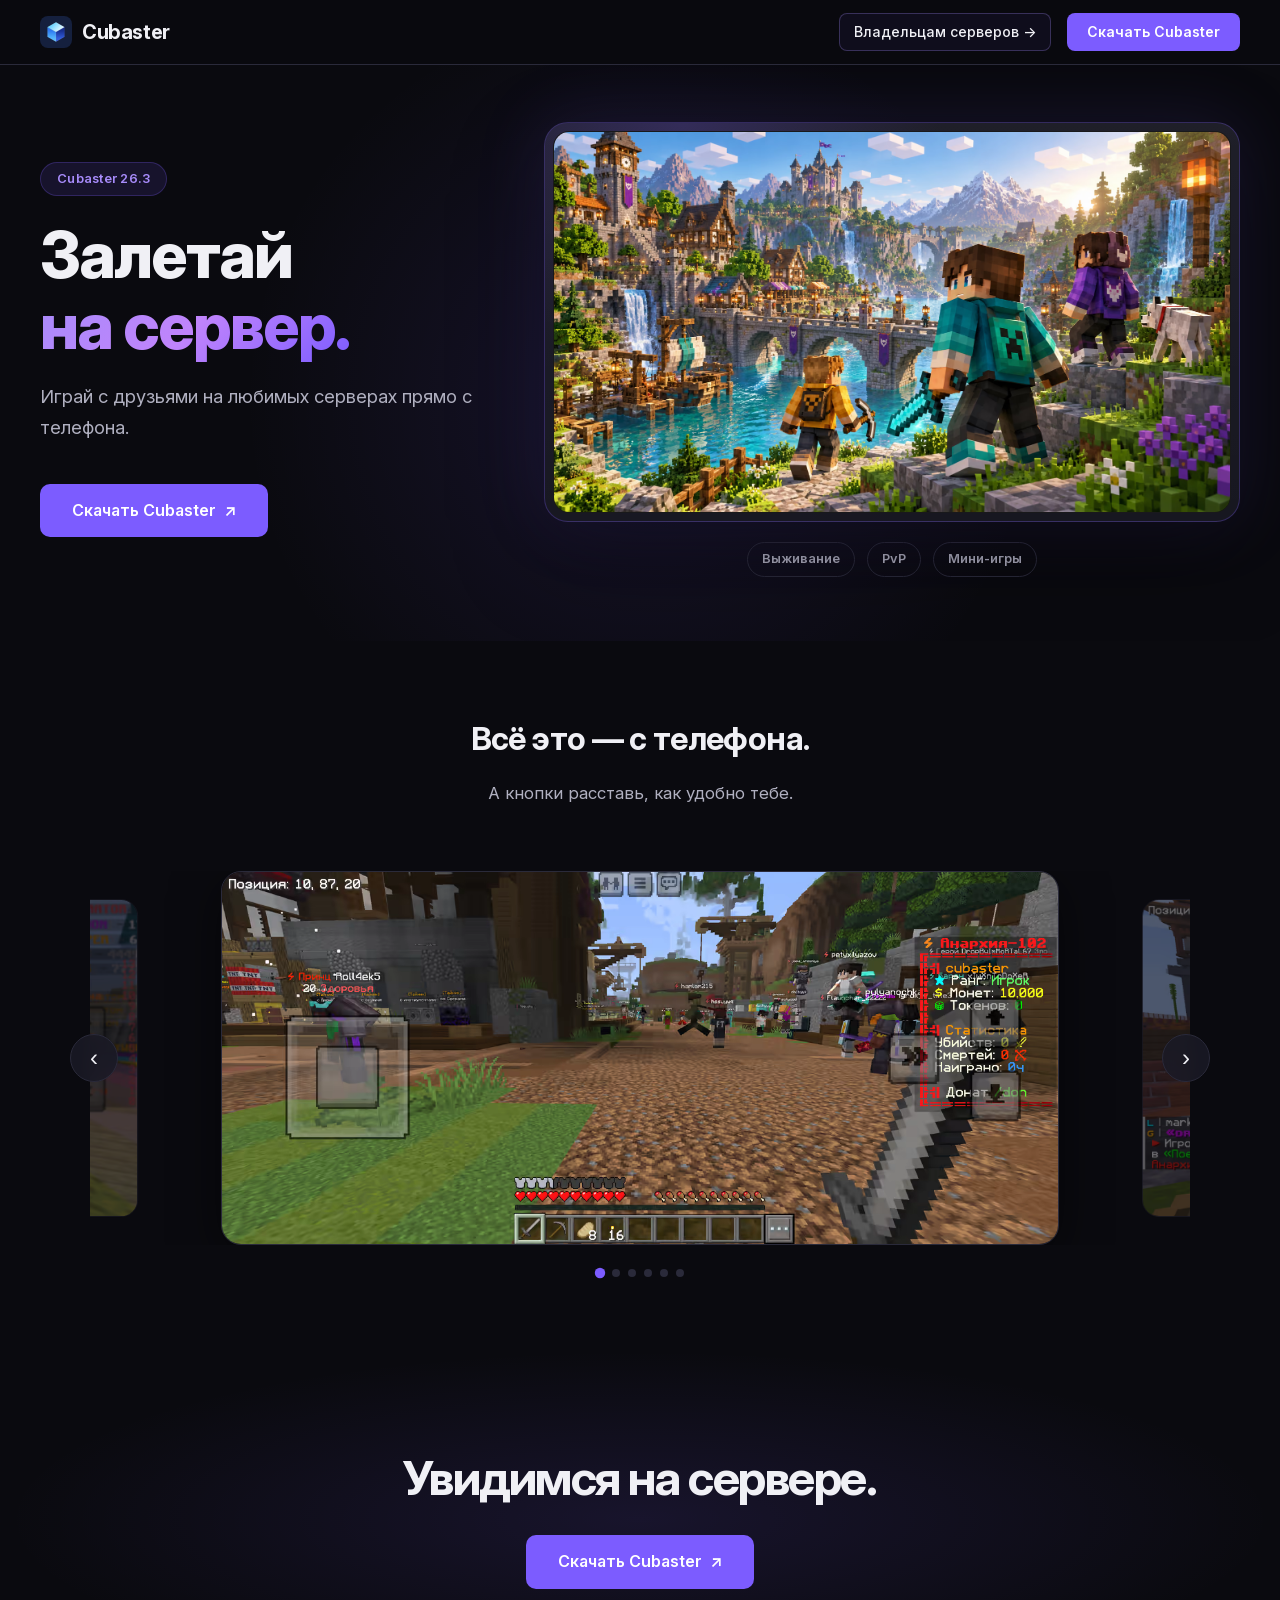
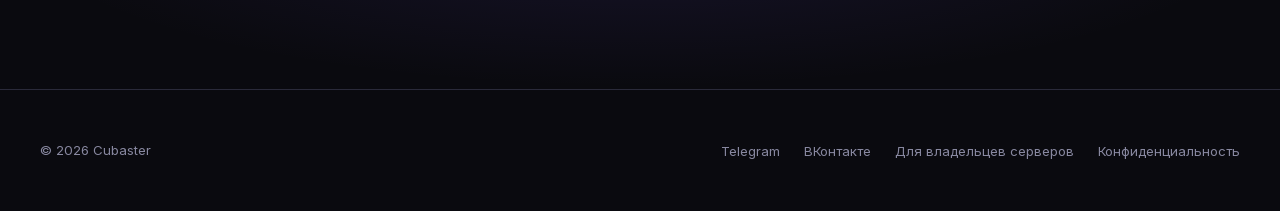
==== commit df1ed94c: "Deploy Cubaster 26.3 site" ====
--- a/index.html
+++ b/index.html
@@ -3,16 +3,16 @@
 <head>
     <meta charset="UTF-8">
     <meta name="viewport" content="width=device-width, initial-scale=1.0">
-    <title>Cubaster 26.2 — играй на серверах с телефона</title>
-    <meta name="description" content="Залетай на любимые серверы с телефона. Выживание, PvP и мини-игры с друзьями — в Cubaster 26.2.">
+    <title>Cubaster 26.3 — играй на серверах с телефона</title>
+    <meta name="description" content="Залетай на любимые серверы с телефона. Выживание, PvP и мини-игры с друзьями — в Cubaster 26.3.">
     <meta name="theme-color" content="#7c5cff">
-    <meta property="og:title" content="Cubaster 26.2 — залетай на сервер">
+    <meta property="og:title" content="Cubaster 26.3 — залетай на сервер">
     <meta property="og:description" content="Твои друзья. Твои серверы. Прямо с телефона.">
     <meta property="og:type" content="website">
     <meta property="og:url" content="https://cubaster.com">
     <meta property="og:image" content="https://cubaster.com/img/icon.png">
     <meta name="twitter:card" content="summary">
-    <meta name="twitter:title" content="Cubaster 26.2 — залетай на сервер">
+    <meta name="twitter:title" content="Cubaster 26.3 — залетай на сервер">
     <meta name="twitter:description" content="Твои друзья. Твои серверы. Прямо с телефона.">
     <meta name="twitter:image" content="https://cubaster.com/img/icon.png">
     <link rel="canonical" href="https://cubaster.com/">
@@ -37,7 +37,7 @@
     <section class="hero">
         <div class="hero-inner">
             <div class="hero-content">
-                <div class="hero-badge">Cubaster 26.2</div>
+                <div class="hero-badge">Cubaster 26.3</div>
                 <h1>Залетай<br><span class="gradient">на сервер.</span></h1>
                 <p>Играй с друзьями на любимых серверах прямо с телефона.</p>
                 <div class="hero-buttons">
